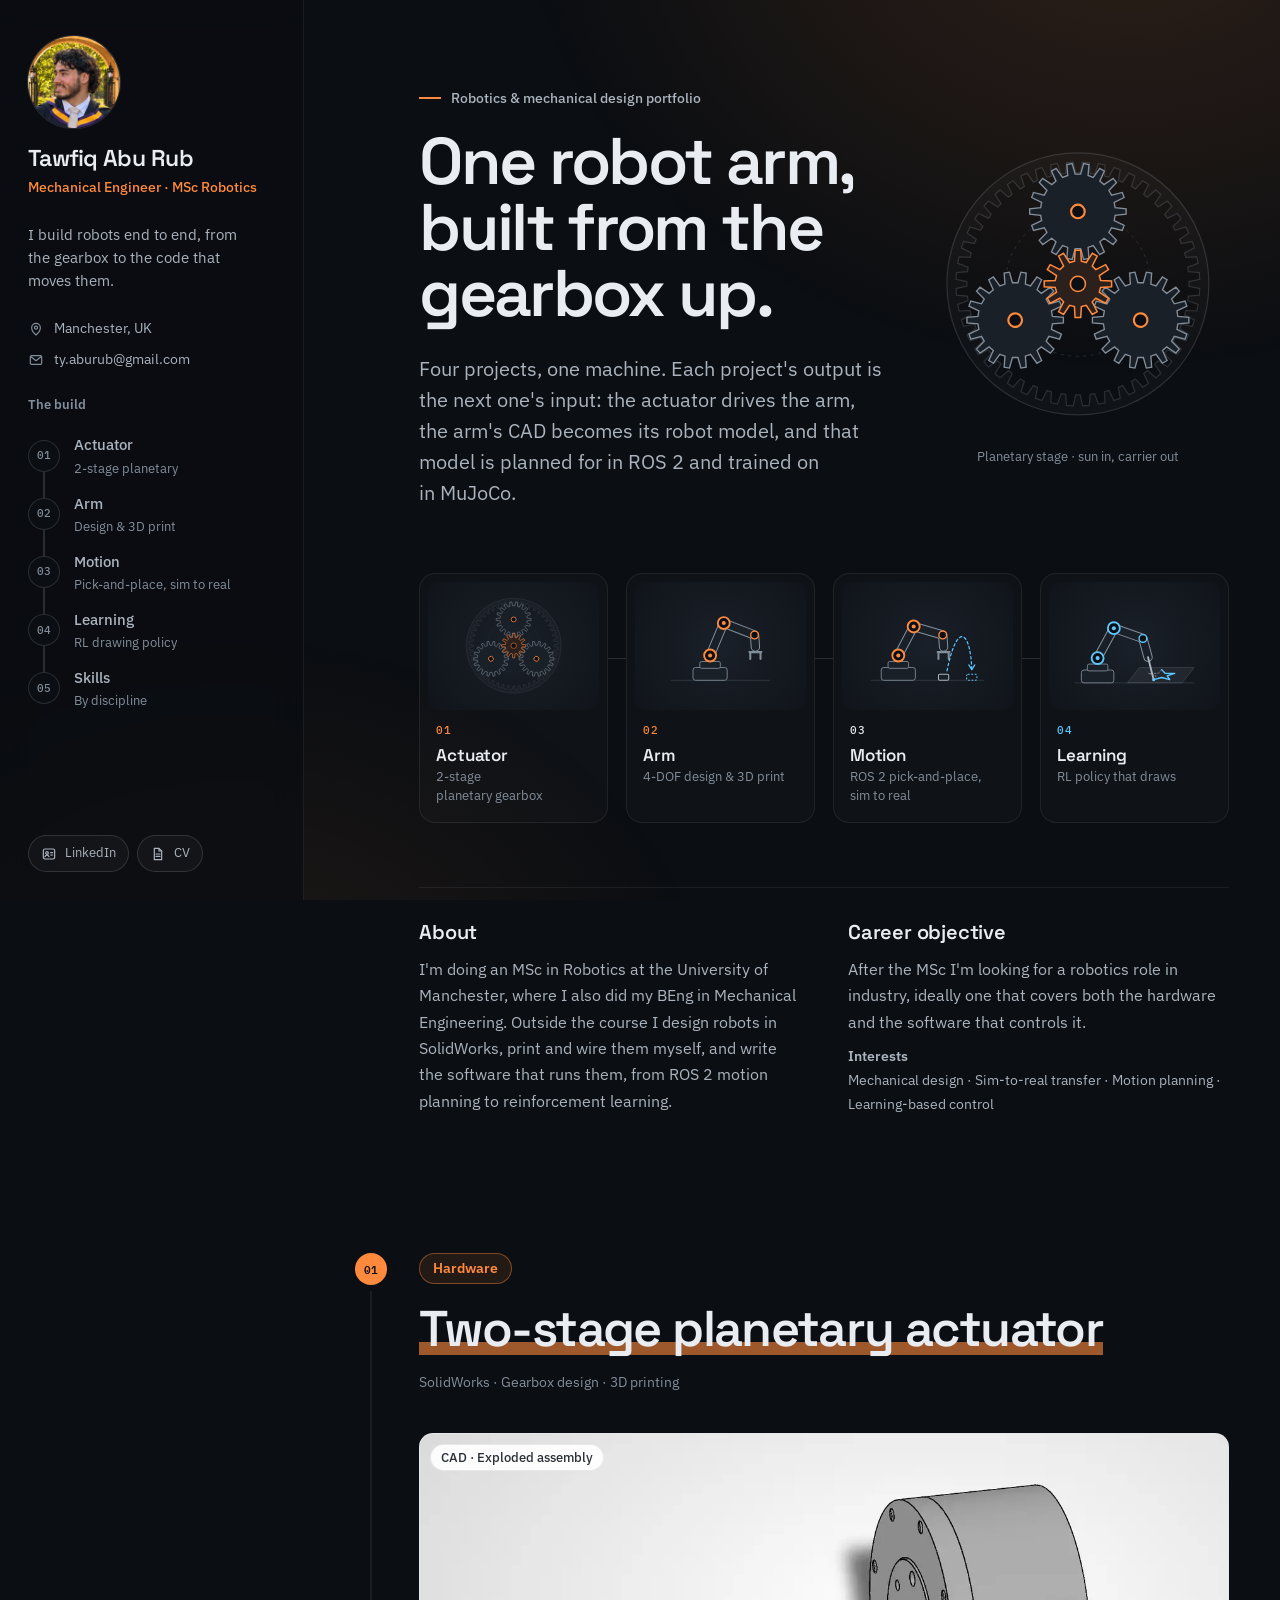
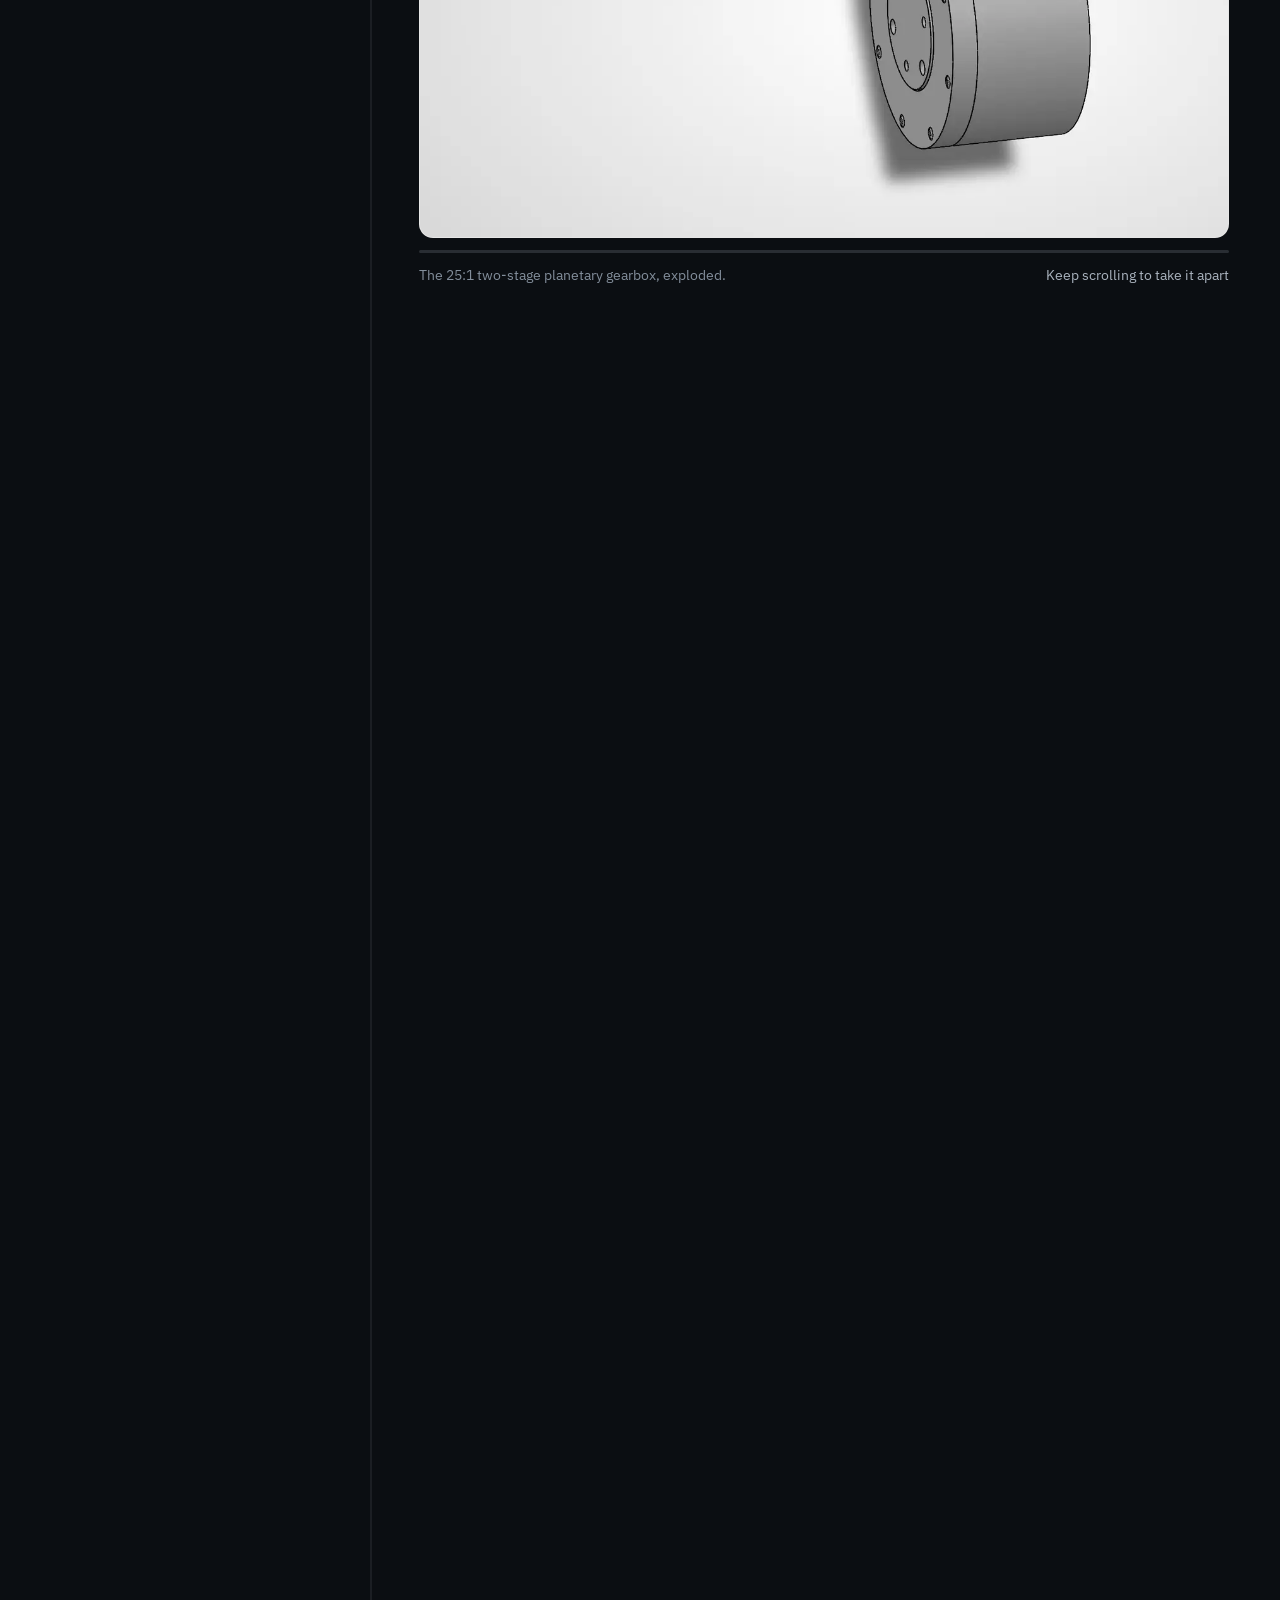
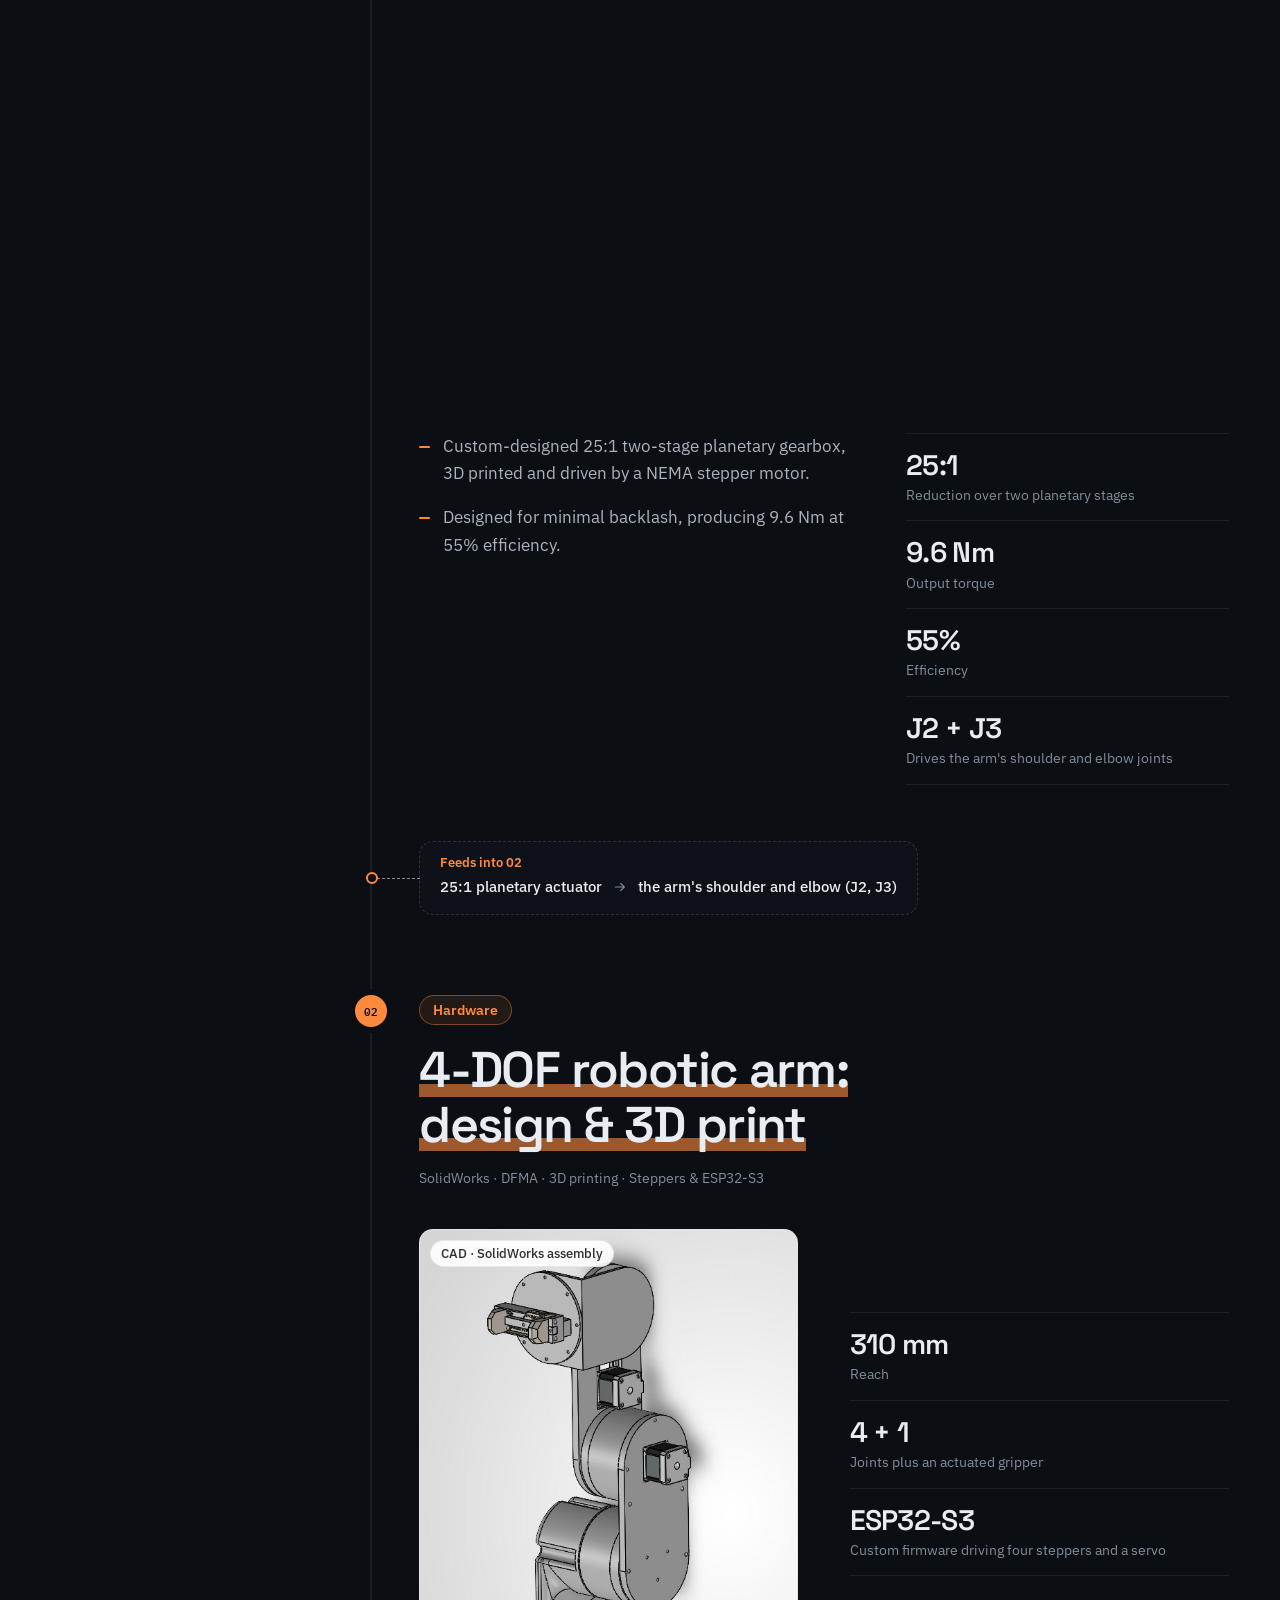
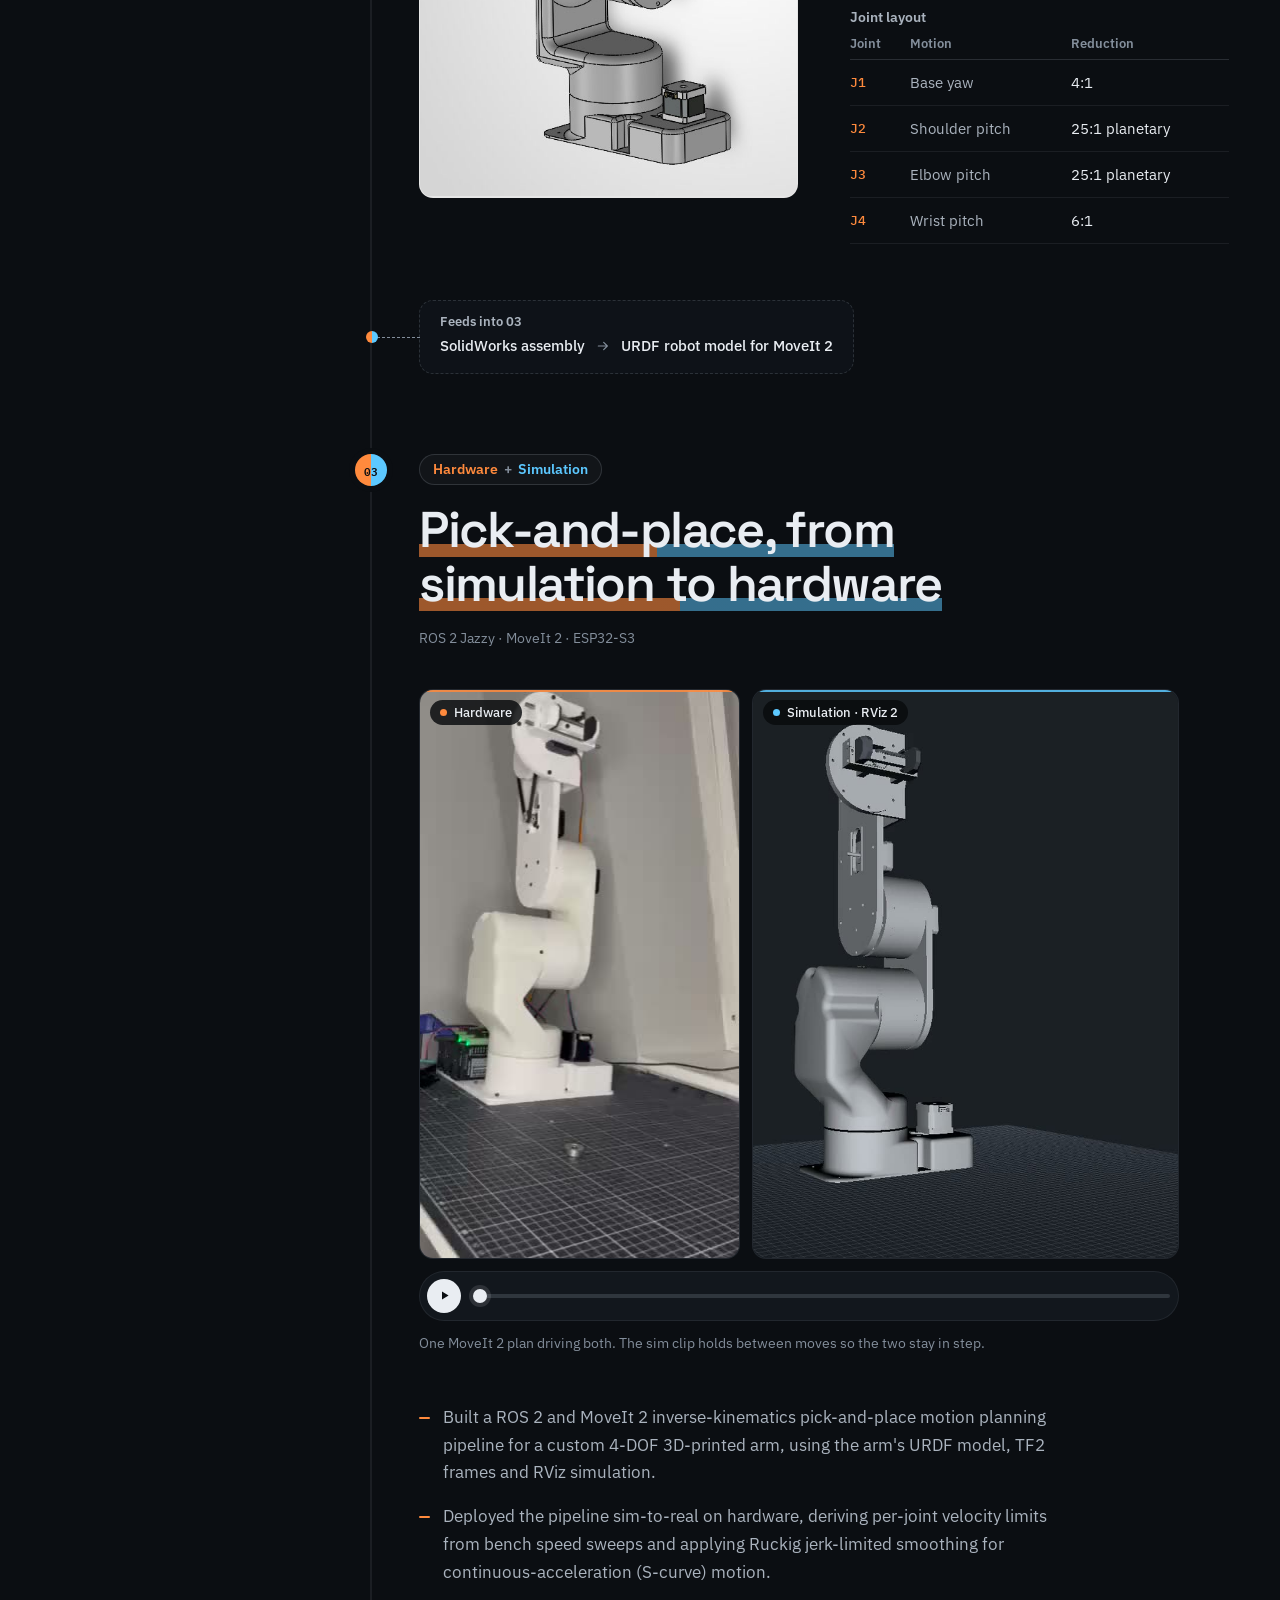
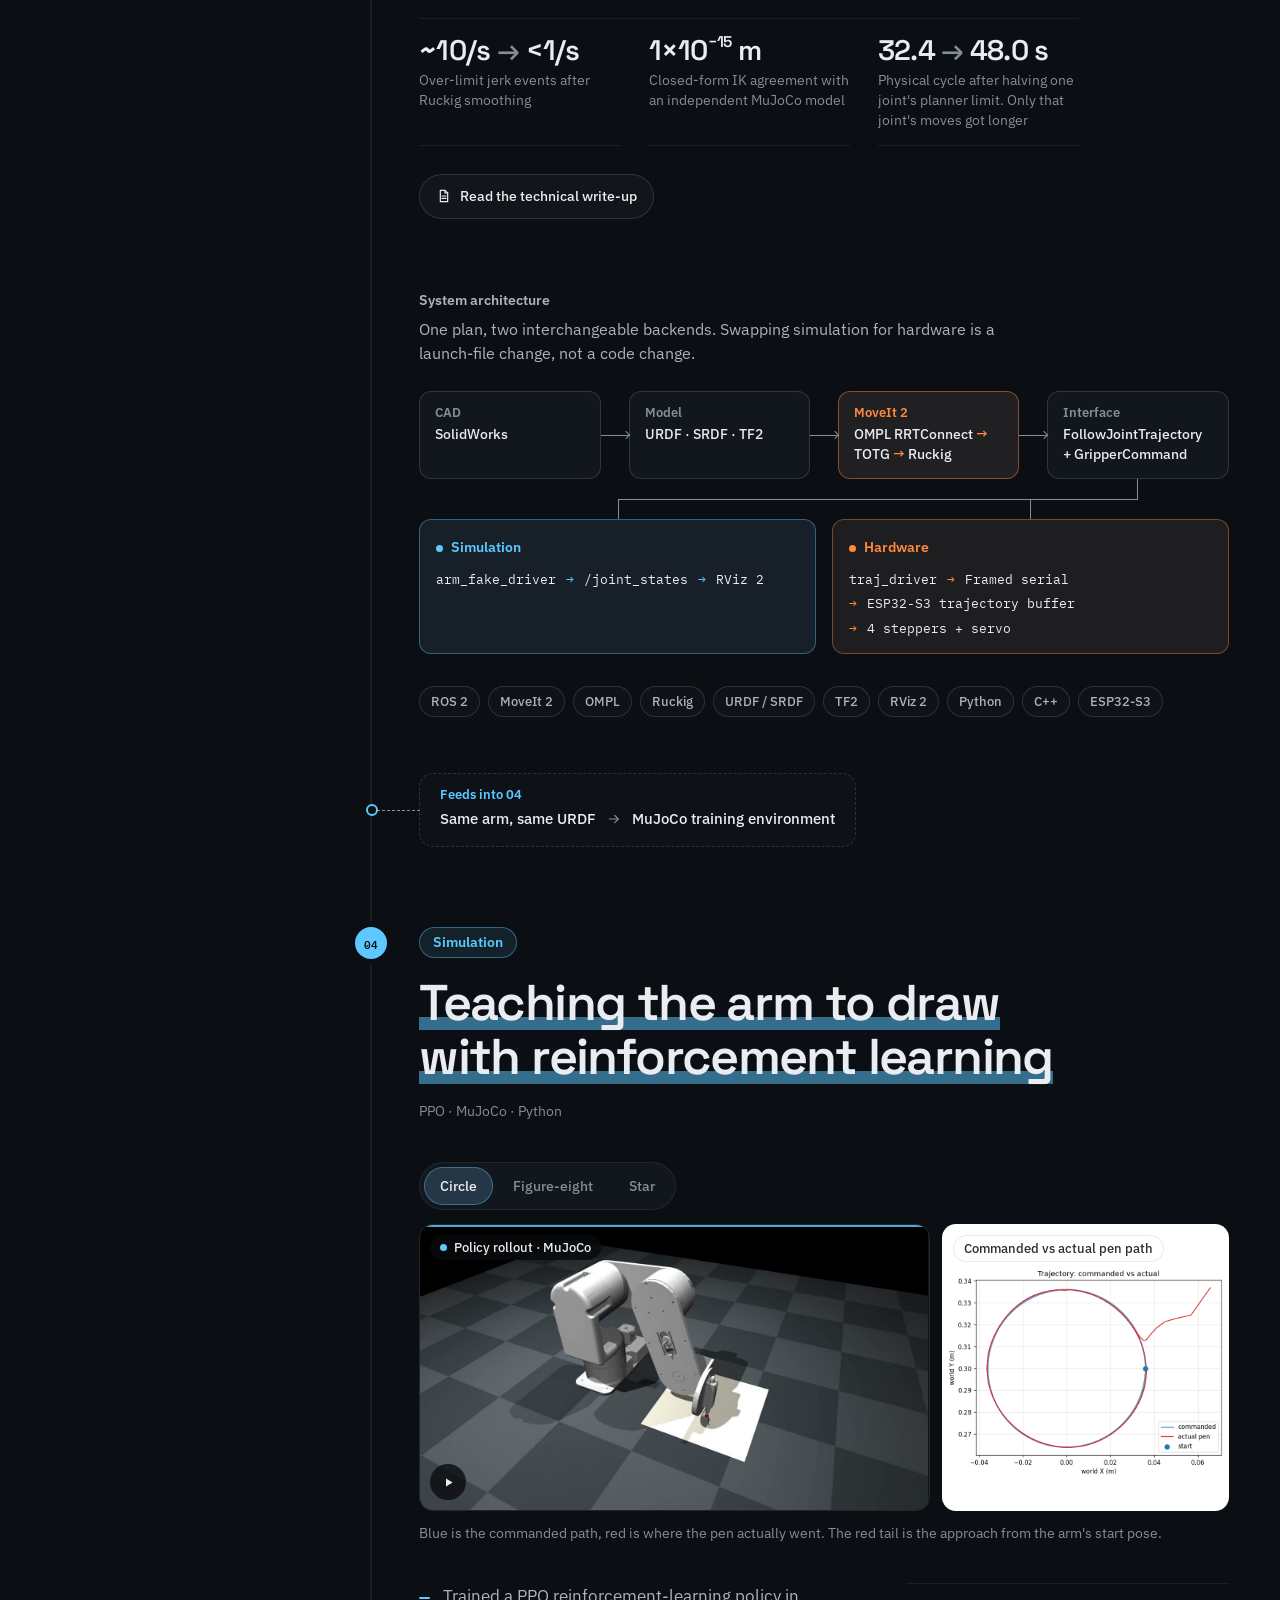
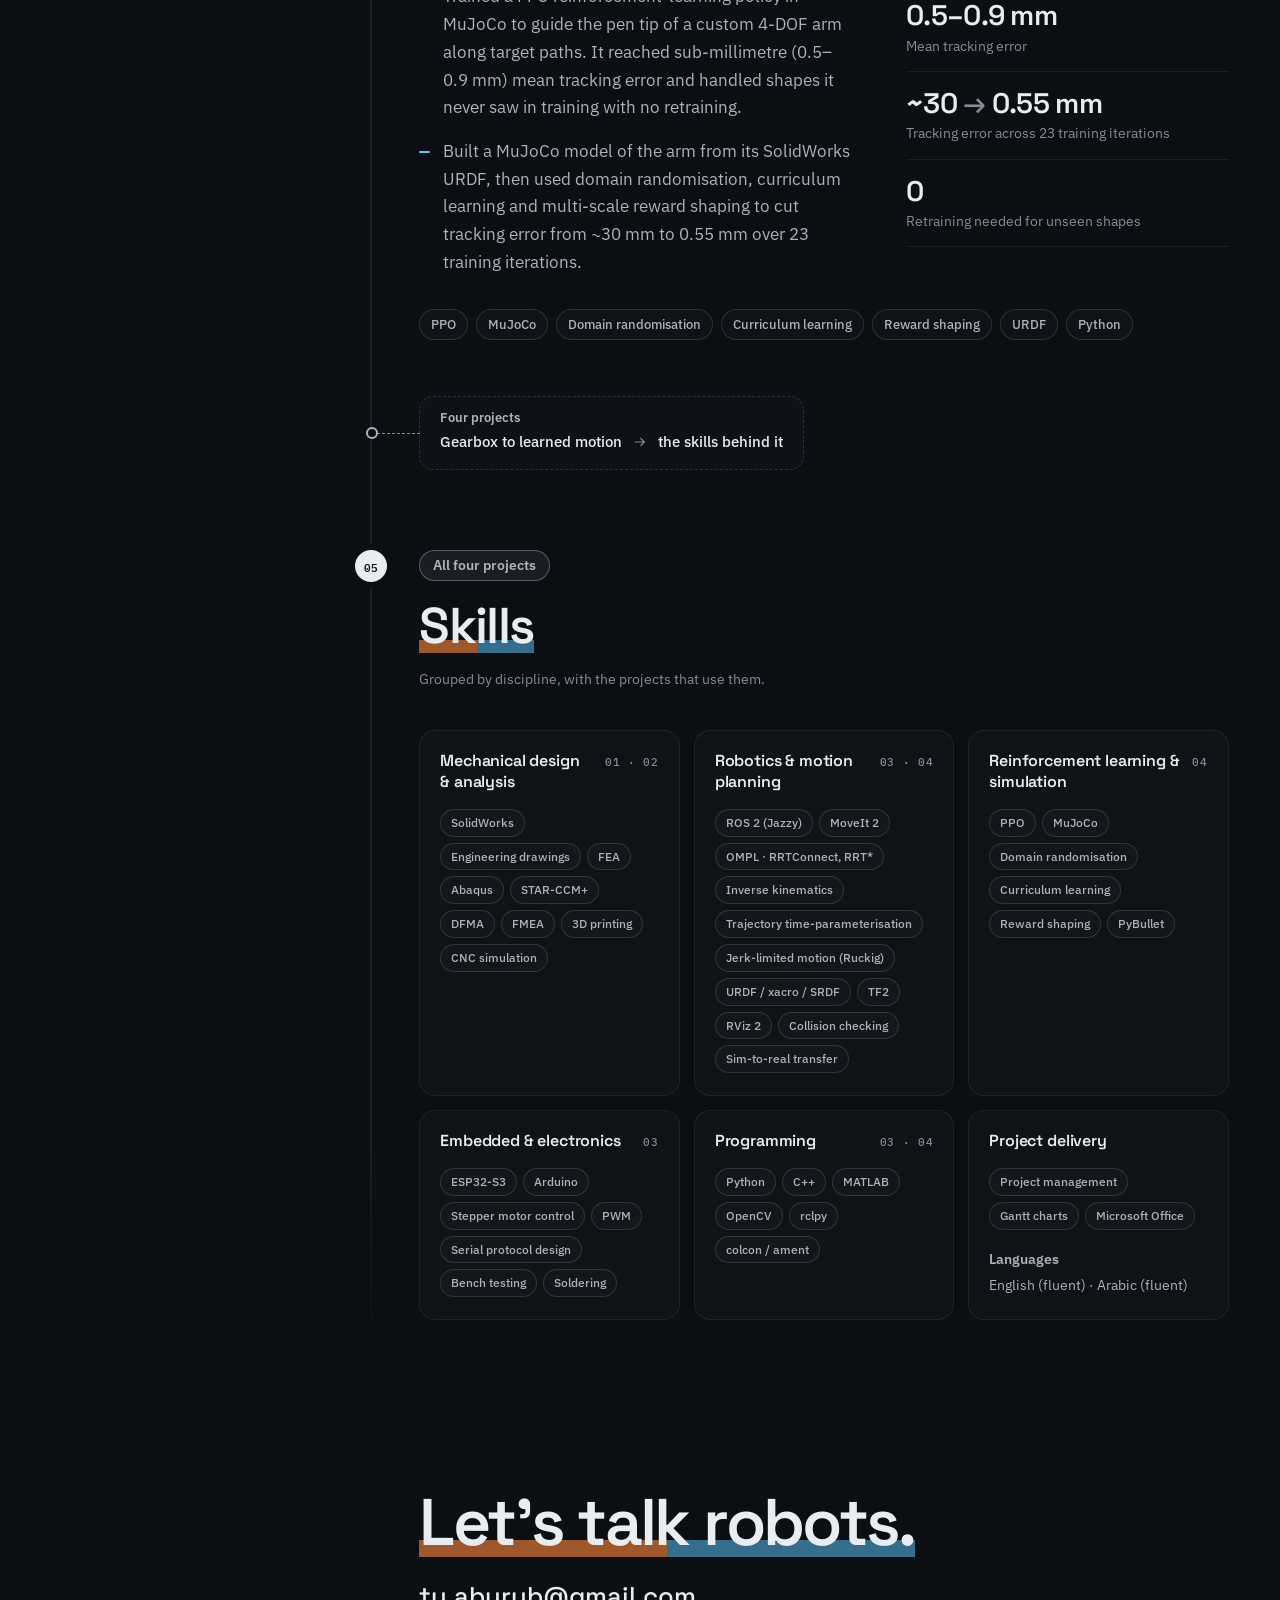
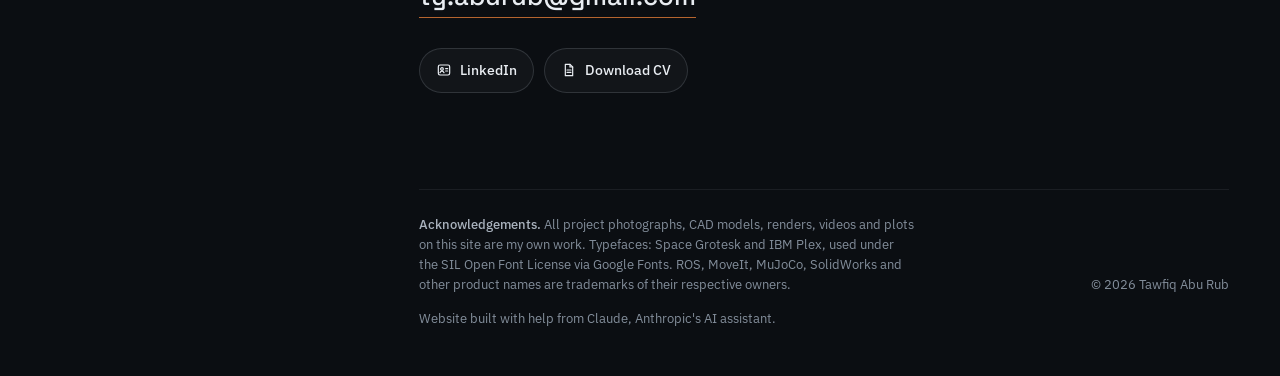
==== index.html @ 917e1f93 "Publish portfolio website Tawfiq Abu Rub's robotics portfolio: the planetary actuator, the 4-DOF arm" ====
<!doctype html>
<html lang="en">
<head>
  <meta charset="utf-8">
  <meta name="viewport" content="width=device-width, initial-scale=1">
  <title>Tawfiq Abu Rub — Robotics &amp; Mechanical Design</title>
  <meta name="description" content="Portfolio of Tawfiq Abu Rub: a custom 4-DOF robot arm built end to end, from a planetary actuator to ROS 2 motion planning and a reinforcement-learning drawing policy.">
  <meta name="theme-color" content="#0b0e12">
  <link rel="icon" href="data:image/svg+xml,%3Csvg xmlns='http://www.w3.org/2000/svg' viewBox='0 0 32 32'%3E%3Cpath d='M16 2a14 14 0 0 0 0 28z' fill='%23ff8a3d'/%3E%3Cpath d='M16 2a14 14 0 0 1 0 28z' fill='%235cc8ff'/%3E%3C/svg%3E">
  <link rel="preconnect" href="https://fonts.googleapis.com">
  <link rel="preconnect" href="https://fonts.gstatic.com" crossorigin>
  <link href="https://fonts.googleapis.com/css2?family=IBM+Plex+Mono:wght@400;500&family=IBM+Plex+Sans:wght@400;500;600&family=Space+Grotesk:wght@500;600&display=swap" rel="stylesheet">
  <link rel="stylesheet" href="css/style.css">
  <script>document.documentElement.classList.add("js");</script>
</head>
<body>

  <!-- Inline icon set (original line icons) -->
  <svg width="0" height="0" style="position:absolute" aria-hidden="true">
    <symbol id="i-profile" viewBox="0 0 24 24"><rect x="3.5" y="4.5" width="17" height="15" rx="2.5" fill="none" stroke="currentColor" stroke-width="1.8"/><circle cx="9" cy="10.5" r="2" fill="none" stroke="currentColor" stroke-width="1.8"/><path d="M6 16c.6-1.6 1.7-2.4 3-2.4s2.4.8 3 2.4M14.5 10h3M14.5 13.5h3" fill="none" stroke="currentColor" stroke-width="1.8" stroke-linecap="round"/></symbol>
    <symbol id="i-doc" viewBox="0 0 24 24"><path d="M6.5 3.5h7l4 4v13h-11z" fill="none" stroke="currentColor" stroke-width="1.8" stroke-linejoin="round"/><path d="M13.5 3.5v4h4M9 12h6M9 15.5h6" fill="none" stroke="currentColor" stroke-width="1.8" stroke-linecap="round"/></symbol>
    <symbol id="i-mail" viewBox="0 0 24 24"><rect x="3.5" y="5.5" width="17" height="13" rx="2" fill="none" stroke="currentColor" stroke-width="1.8"/><path d="m4.5 7 7.5 6 7.5-6" fill="none" stroke="currentColor" stroke-width="1.8" stroke-linecap="round" stroke-linejoin="round"/></symbol>
    <symbol id="i-pin" viewBox="0 0 24 24"><path d="M12 21s-6.5-5.6-6.5-11a6.5 6.5 0 0 1 13 0c0 5.4-6.5 11-6.5 11z" fill="none" stroke="currentColor" stroke-width="1.8" stroke-linejoin="round"/><circle cx="12" cy="10" r="2.3" fill="none" stroke="currentColor" stroke-width="1.8"/></symbol>
    <symbol id="i-arrow" viewBox="0 0 24 24"><path d="M5 12h13M13 6.5l5.5 5.5-5.5 5.5" fill="none" stroke="currentColor" stroke-width="1.8" stroke-linecap="round" stroke-linejoin="round"/></symbol>
    <symbol id="i-ext" viewBox="0 0 24 24"><path d="M14 4.5h5.5V10M19 5l-8 8M17 14v4.5a1 1 0 0 1-1 1H5.5a1 1 0 0 1-1-1V8a1 1 0 0 1 1-1H10" fill="none" stroke="currentColor" stroke-width="1.8" stroke-linecap="round" stroke-linejoin="round"/></symbol>
    <symbol id="i-play" viewBox="0 0 24 24"><path d="M8 5.5v13l10.5-6.5z" fill="currentColor"/></symbol>
    <symbol id="i-pause" viewBox="0 0 24 24"><path d="M7.5 5.5h3v13h-3zM13.5 5.5h3v13h-3z" fill="currentColor"/></symbol>
  </svg>

  <a class="skip-link" href="#main">Skip to content</a>

  <!-- ============ SIDEBAR ============ -->
  <aside class="sidebar" aria-label="Profile and navigation">
    <div class="sb-profile">
      <div class="avatar" data-avatar>
        <img src="assets/img/profile.jpg" alt="Portrait of Tawfiq Abu Rub" width="96" height="96">
        <span class="avatar-initials" aria-hidden="true">TA</span>
      </div>
      <div class="sb-id">
        <p class="sb-name">Tawfiq Abu Rub</p>
        <p class="sb-role">Mechanical Engineer · MSc Robotics</p>
      </div>
    </div>

    <p class="sb-tagline">I build robots end to end, from the gearbox to the code that moves them.</p>

    <ul class="sb-meta">
      <li><svg class="ic"><use href="#i-pin"/></svg>Manchester, UK</li>
      <li><svg class="ic"><use href="#i-mail"/></svg><a href="mailto:ty.aburub@gmail.com">ty.aburub@gmail.com</a></li>
    </ul>

    <nav class="sb-nav" aria-label="Sections">
      <p class="sb-label">The build</p>
      <div class="chain-wrap">
      <span class="chain-track" aria-hidden="true"><span class="chain-fill" data-chain-fill></span></span>
      <ol class="chain" data-chain>
        <li data-nav="actuator" style="--stage: var(--hw)">
          <a href="#actuator"><span class="node">01</span><span class="chain-text"><span class="chain-title">Actuator</span><span class="chain-sub">2-stage planetary</span></span></a>
        </li>
        <li data-nav="arm" style="--stage: var(--hw)">
          <a href="#arm"><span class="node">02</span><span class="chain-text"><span class="chain-title">Arm</span><span class="chain-sub">Design &amp; 3D print</span></span></a>
        </li>
        <li data-nav="motion" class="is-split">
          <a href="#motion"><span class="node">03</span><span class="chain-text"><span class="chain-title">Motion</span><span class="chain-sub">Pick-and-place, sim to real</span></span></a>
        </li>
        <li data-nav="learning" style="--stage: var(--sim)">
          <a href="#learning"><span class="node">04</span><span class="chain-text"><span class="chain-title">Learning</span><span class="chain-sub">RL drawing policy</span></span></a>
        </li>
        <li data-nav="skills" style="--stage: var(--text)">
          <a href="#skills"><span class="node">05</span><span class="chain-text"><span class="chain-title">Skills</span><span class="chain-sub">By discipline</span></span></a>
        </li>
      </ol>
      </div>
    </nav>

    <div class="sb-links">
      <a class="btn-icon" href="https://www.linkedin.com/in/tawfiq-abu-rub-8116b5342/" target="_blank" rel="noopener"><svg class="ic"><use href="#i-profile"/></svg>LinkedIn</a>
      <a class="btn-icon" href="assets/docs/Tawfiq-Abu-Rub-CV.pdf" target="_blank" rel="noopener"><svg class="ic"><use href="#i-doc"/></svg>CV</a>
    </div>
  </aside>

  <!-- ============ MAIN ============ -->
  <main id="main" class="main">

    <!-- ---------- INTRO ---------- -->
    <section id="intro" class="intro" data-tint="hw">
      <div class="intro-grid">
        <div class="intro-copy">
          <p class="eyebrow reveal">Robotics &amp; mechanical design portfolio</p>
          <h1 class="reveal">One robot arm, built from the gearbox&nbsp;up.</h1>
          <p class="lede reveal">Four projects, one machine. Each project's output is the next one's input: the actuator drives the arm, the arm's CAD becomes its robot model, and that model is planned for in ROS&nbsp;2 and trained on in MuJoCo.</p>
        </div>
        <div class="intro-visual reveal" aria-hidden="true">
          <div class="gearset" data-gearset></div>
          <p class="gear-caption">Planetary stage · sun in, carrier out</p>
        </div>
      </div>

      <ol class="pipeline">
        <li class="reveal">
          <a href="#actuator" class="pipe-card">
            <span class="pipe-thumb pipe-thumb--gear"><span class="gearset gearset--static" data-gearset="static"></span></span>
            <span class="pipe-num">01</span>
            <span class="pipe-title">Actuator</span>
            <span class="pipe-sub">2-stage planetary gearbox</span>
          </a>
        </li>
        <li class="reveal">
          <a href="#arm" class="pipe-card">
            <span class="pipe-thumb pipe-thumb--art">
              <svg class="arm-art" viewBox="0 0 160 120" aria-hidden="true" focusable="false">
                <path class="aa-ground" d="M22 101h116"/>
                <rect class="aa-base" x="48" y="86" width="40" height="15" rx="3"/>
                <rect class="aa-base" x="56" y="79" width="24" height="8" rx="2"/>
                <path class="aa-link" d="M68 72 84 34 120 48 121 62"/>
                <path class="aa-link aa-link--in" d="M68 72 84 34 120 48 121 62"/>
                <path class="aa-grip" d="M114 68h14M115 68v8M127 68v8"/>
                <circle class="aa-joint aa-joint--key" cx="68" cy="72" r="7"/>
                <circle class="aa-hub" cx="68" cy="72" r="2.4"/>
                <circle class="aa-joint aa-joint--key" cx="84" cy="34" r="7"/>
                <circle class="aa-hub" cx="84" cy="34" r="2.4"/>
                <circle class="aa-joint" cx="120" cy="48" r="4.5"/>
              </svg>
            </span>
            <span class="pipe-num">02</span>
            <span class="pipe-title">Arm</span>
            <span class="pipe-sub">4-DOF design &amp; 3D print</span>
          </a>
        </li>
        <li class="reveal">
          <a href="#motion" class="pipe-card">
            <span class="pipe-thumb pipe-thumb--art">
              <!-- Arm over the bearing; the dashed cyan line is the planned path to the place spot -->
              <svg class="arm-art" viewBox="0 0 160 120" aria-hidden="true" focusable="false">
                <path class="aa-ground" d="M14 101h132"/>
                <rect class="aa-base" x="26" y="86" width="40" height="15" rx="3"/>
                <rect class="aa-base" x="34" y="79" width="24" height="8" rx="2"/>
                <path class="aa-link" d="M46 72 64 38 98 48 99 62"/>
                <path class="aa-link aa-link--in" d="M46 72 64 38 98 48 99 62"/>
                <path class="aa-grip" d="M92 68h14M93 68v8M105 68v8"/>
                <rect class="aa-obj" x="93" y="94" width="12" height="7" rx="1.5"/>
                <rect class="aa-obj aa-obj--ghost" x="126" y="94" width="12" height="7" rx="1.5"/>
                <path class="aa-path" d="M103 90C114 34 130 40 132 88"/>
                <path class="aa-path-head" d="M128.5 83 132 88.5 135.5 83"/>
                <circle class="aa-joint aa-joint--key" cx="46" cy="72" r="7"/>
                <circle class="aa-hub" cx="46" cy="72" r="2.4"/>
                <circle class="aa-joint aa-joint--key" cx="64" cy="38" r="7"/>
                <circle class="aa-hub" cx="64" cy="38" r="2.4"/>
                <circle class="aa-joint" cx="98" cy="48" r="4.5"/>
              </svg>
            </span>
            <span class="pipe-num">03</span>
            <span class="pipe-title">Motion</span>
            <span class="pipe-sub">ROS 2 pick-and-place, sim to real</span>
          </a>
        </li>
        <li class="reveal">
          <a href="#learning" class="pipe-card">
            <span class="pipe-thumb pipe-thumb--art">
              <!-- Arm with a pen, part-way through drawing a star (solid = drawn, dashed = still to draw) -->
              <svg class="arm-art arm-art--sim" viewBox="0 0 160 120" aria-hidden="true" focusable="false">
                <path class="aa-ground" d="M10 104h140"/>
                <path class="aa-paper" d="M72 104 136 104 150 86 86 86Z"/>
                <path class="aa-star aa-star--todo" d="M102.6 100.3 105.6 95.8 96.8 93 108.1 92.8 112 88.5"/>
                <path class="aa-star" d="M112 88.5 115.9 92.8 127.2 93 118.4 95.8 121.4 100.3 112 97.7 102.6 100.3"/>
                <rect class="aa-base" x="18" y="89" width="38" height="15" rx="3"/>
                <rect class="aa-base" x="25" y="82" width="24" height="8" rx="2"/>
                <path class="aa-link" d="M37 75 56 40 90 52 96 74"/>
                <path class="aa-link aa-link--in" d="M37 75 56 40 90 52 96 74"/>
                <path class="aa-pen" d="M96 74 102.6 100.3"/>
                <circle class="aa-pen-tip" cx="102.6" cy="100.3" r="1.8"/>
                <circle class="aa-joint aa-joint--key" cx="37" cy="75" r="7"/>
                <circle class="aa-hub" cx="37" cy="75" r="2.4"/>
                <circle class="aa-joint aa-joint--key" cx="56" cy="40" r="7"/>
                <circle class="aa-hub" cx="56" cy="40" r="2.4"/>
                <circle class="aa-joint" cx="90" cy="52" r="4.5"/>
              </svg>
            </span>
            <span class="pipe-num">04</span>
            <span class="pipe-title">Learning</span>
            <span class="pipe-sub">RL policy that draws</span>
          </a>
        </li>
      </ol>

      <div class="about">
        <div class="about-block reveal">
          <h2 class="label">About</h2>
          <p>I'm doing an MSc in Robotics at the University of Manchester, where I also did my BEng in Mechanical Engineering. Outside the course I design robots in SolidWorks, print and wire them myself, and write the software that runs them, from ROS&nbsp;2 motion planning to reinforcement learning.</p>
        </div>
        <div class="about-block reveal">
          <h2 class="label">Career objective</h2>
          <p>After the MSc I'm looking for a robotics role in industry, ideally one that covers both the hardware and the software that controls it.</p>
          <p class="interests"><span>Interests</span> Mechanical design · Sim-to-real transfer · Motion planning · Learning-based control</p>
        </div>
      </div>

      <div class="intro-links">
        <a class="btn-icon" href="https://www.linkedin.com/in/tawfiq-abu-rub-8116b5342/" target="_blank" rel="noopener"><svg class="ic"><use href="#i-profile"/></svg>LinkedIn</a>
        <a class="btn-icon" href="assets/docs/Tawfiq-Abu-Rub-CV.pdf" target="_blank" rel="noopener"><svg class="ic"><use href="#i-doc"/></svg>CV</a>
        <a class="btn-icon" href="mailto:ty.aburub@gmail.com"><svg class="ic"><use href="#i-mail"/></svg>Email</a>
      </div>
    </section>

    <!-- ---------- THE JOURNEY (projects joined by a single spine) ---------- -->
    <div class="journey" data-journey>
      <div class="spine" aria-hidden="true"><span class="spine-fill" data-spine-fill></span><span class="spine-head" data-spine-head></span></div>

      <!-- ===== 01 · ACTUATOR ===== -->
      <section id="actuator" class="project" data-tint="hw" aria-labelledby="actuator-title">
        <header class="project-head">
          <span class="stage-node" style="--stage: var(--hw)" aria-hidden="true">01</span>
          <p class="eyebrow badge reveal">Hardware</p>
          <h2 id="actuator-title" class="reveal"><span class="hl">Two-stage planetary actuator</span></h2>
          <p class="project-sub reveal">SolidWorks · Gearbox design · 3D printing</p>
        </header>

        <!-- Scroll scrubs the exploded-view animation; without JS or with reduced motion the exploded still shows -->
        <figure class="explode" data-explode data-src="assets/img/gearbox/g{n}.webp" data-frames="181">
          <div class="explode-track">
            <div class="explode-stage">
              <div class="pane pane--cad explode-pane">
                <span class="pane-label pane-label--dark">CAD · Exploded assembly</span>
                <img class="explode-still" src="assets/img/gearbox/g180.webp" width="1280" height="640" alt="Exploded view of the two-stage planetary gearbox: bolts, output flange, planet carriers with their planet gears, the ring-gear housing and the input pinion">
                <canvas class="explode-canvas" width="1280" height="640" role="img" aria-label="The two-stage planetary gearbox, coming apart into its flange, planet carriers, ring-gear housing and input pinion as the page scrolls"></canvas>
              </div>
              <div class="explode-meter" aria-hidden="true"><span></span></div>
              <figcaption class="explode-foot">
                <span>The 25:1 two-stage planetary gearbox, exploded.</span>
                <span class="explode-hint" aria-hidden="true">Keep scrolling to take it apart</span>
              </figcaption>
            </div>
          </div>
        </figure>

        <div class="detail-grid">
          <ul class="bullets reveal">
            <li>Custom-designed 25:1 two-stage planetary gearbox, 3D printed and driven by a NEMA stepper motor.</li>
            <li>Designed for minimal backlash, producing 9.6&nbsp;Nm at 55% efficiency.</li>
          </ul>
          <div class="stats reveal">
            <div class="stat"><p class="stat-num">25:1</p><p class="stat-label">Reduction over two planetary stages</p></div>
            <div class="stat"><p class="stat-num">9.6 Nm</p><p class="stat-label">Output torque</p></div>
            <div class="stat"><p class="stat-num">55%</p><p class="stat-label">Efficiency</p></div>
            <div class="stat"><p class="stat-num">J2 + J3</p><p class="stat-label">Drives the arm's shoulder and elbow joints</p></div>
          </div>
        </div>
      </section>

      <div class="handoff reveal" aria-label="How project 01 feeds into project 02">
        <span class="handoff-dot" aria-hidden="true"></span>
        <p class="handoff-kicker">Feeds into 02</p>
        <p class="handoff-text"><span>25:1 planetary actuator</span><svg class="ic"><use href="#i-arrow"/></svg><span>the arm's shoulder and elbow (J2, J3)</span></p>
      </div>

      <!-- ===== 02 · ARM ===== -->
      <section id="arm" class="project" data-tint="hw" aria-labelledby="arm-title">
        <header class="project-head">
          <span class="stage-node" style="--stage: var(--hw)" aria-hidden="true">02</span>
          <p class="eyebrow badge reveal">Hardware</p>
          <h2 id="arm-title" class="reveal"><span class="hl">4-DOF robotic arm: design &amp; 3D&nbsp;print</span></h2>
          <p class="project-sub reveal">SolidWorks · DFMA · 3D printing · Steppers &amp; ESP32-S3</p>
        </header>

        <!-- The SolidWorks model with the arm's specs beside it -->
        <div class="split split--arm">
          <figure class="arm-figure reveal">
            <div class="pane pane--cad">
              <span class="pane-label pane-label--dark">CAD · SolidWorks assembly</span>
              <img src="assets/img/arm-cad.jpg" width="544" height="816" loading="lazy" alt="SolidWorks render of the 4-DOF arm standing upright: base stepper and turntable, the shoulder and elbow gearbox housings, the wrist stepper and the gripper at the top">
            </div>
          </figure>

          <div class="arm-text">
            <ul class="bullets reveal">
              <li>4-DOF arm driven through pulleys and 3D-printed actuators, designed in SolidWorks.</li>
            </ul>
            <div class="stats reveal">
              <div class="stat"><p class="stat-num">310 mm</p><p class="stat-label">Reach</p></div>
              <div class="stat"><p class="stat-num">4 + 1</p><p class="stat-label">Joints plus an actuated gripper</p></div>
              <div class="stat"><p class="stat-num">ESP32-S3</p><p class="stat-label">Custom firmware driving four steppers and a servo</p></div>
            </div>
            <table class="joints reveal">
              <caption class="label">Joint layout</caption>
              <thead><tr><th scope="col">Joint</th><th scope="col">Motion</th><th scope="col">Reduction</th></tr></thead>
              <tbody>
                <tr><td>J1</td><td>Base yaw</td><td>4:1</td></tr>
                <tr><td>J2</td><td>Shoulder pitch</td><td>25:1 planetary</td></tr>
                <tr><td>J3</td><td>Elbow pitch</td><td>25:1 planetary</td></tr>
                <tr><td>J4</td><td>Wrist pitch</td><td>6:1</td></tr>
              </tbody>
            </table>
          </div>
        </div>
      </section>

      <div class="handoff handoff--split reveal" aria-label="How project 02 feeds into project 03">
        <span class="handoff-dot" aria-hidden="true"></span>
        <p class="handoff-kicker">Feeds into 03</p>
        <p class="handoff-text"><span>SolidWorks assembly</span><svg class="ic"><use href="#i-arrow"/></svg><span>URDF robot model for MoveIt&nbsp;2</span></p>
      </div>

      <!-- ===== 03 · MOTION ===== -->
      <section id="motion" class="project" data-tint="mix" aria-labelledby="motion-title">
        <header class="project-head">
          <span class="stage-node stage-node--split" aria-hidden="true">03</span>
          <p class="eyebrow badge badge--split reveal"><span class="hw">Hardware</span> + <span class="sim">Simulation</span></p>
          <h2 id="motion-title" class="reveal"><span class="hl">Pick-and-place, from simulation to hardware</span></h2>
          <p class="project-sub reveal">ROS 2 Jazzy · MoveIt 2 · ESP32-S3</p>
        </header>

        <div class="split">
          <figure class="compare compare--portrait reveal" data-sync>
            <div class="compare-panes">
              <div class="pane" data-kind="hw">
                <span class="pane-label"><i></i>Hardware</span>
                <video src="assets/video/pnp-real.mp4" poster="assets/img/pnp-real-poster.jpg" muted playsinline controls preload="metadata" aria-label="The physical arm picking up a ball bearing and placing it"></video>
              </div>
              <div class="pane pane--wide" data-kind="sim">
                <span class="pane-label"><i></i>Simulation · RViz 2</span>
                <video src="assets/video/pnp-sim.mp4" poster="assets/img/pnp-sim-poster.jpg" muted playsinline controls preload="metadata" aria-label="The same pick-and-place cycle in the RViz simulation"></video>
              </div>
            </div>
            <div class="sync-bar">
              <button class="sync-toggle" type="button" data-sync-toggle aria-label="Play both videos">
                <svg class="ic ic-play"><use href="#i-play"/></svg><svg class="ic ic-pause"><use href="#i-pause"/></svg>
              </button>
              <input class="sync-scrub" type="range" min="0" max="1000" value="0" step="1" data-sync-scrub aria-label="Seek both videos">
            </div>
            <figcaption>One MoveIt 2 plan driving both. The sim clip holds between moves so the two stay in step.</figcaption>
          </figure>

          <div class="project-text">
            <ul class="bullets reveal">
              <li>Built a ROS 2 and MoveIt 2 inverse-kinematics pick-and-place motion planning pipeline for a custom 4-DOF 3D-printed arm, using the arm's URDF model, TF2 frames and RViz simulation.</li>
              <li>Deployed the pipeline sim-to-real on hardware, deriving per-joint velocity limits from bench speed sweeps and applying Ruckig jerk-limited smoothing for continuous-acceleration (S-curve) motion.</li>
            </ul>
            <div class="stats stats--stack reveal">
              <div class="stat"><p class="stat-num">~10/s <span class="to">→</span> &lt;1/s</p><p class="stat-label">Over-limit jerk events after Ruckig smoothing</p></div>
              <div class="stat"><p class="stat-num">1×10<sup>−15</sup> m</p><p class="stat-label">Closed-form IK agreement with an independent MuJoCo model</p></div>
              <div class="stat"><p class="stat-num">32.4 <span class="to">→</span> 48.0 s</p><p class="stat-label">Physical cycle after halving one joint's planner limit. Only that joint's moves got longer</p></div>
            </div>
            <div class="project-links reveal">
              <a class="btn" href="pick-and-place.html"><svg class="ic"><use href="#i-doc"/></svg>Read the technical write-up</a>
            </div>
          </div>
        </div>

        <!-- Architecture: one plan, two backends -->
        <figure class="arch reveal" aria-labelledby="arch-title">
          <figcaption class="arch-head">
            <p class="label" id="arch-title">System architecture</p>
            <p class="arch-claim">One plan, two interchangeable backends. Swapping simulation for hardware is a launch-file change, not a code change.</p>
          </figcaption>
          <ol class="arch-flow">
            <li><span class="arch-k">CAD</span><span class="arch-v">SolidWorks</span></li>
            <li><span class="arch-k">Model</span><span class="arch-v">URDF · SRDF · TF2</span></li>
            <li class="arch-core">
              <span class="arch-k">MoveIt 2</span>
              <span class="arch-v">OMPL RRTConnect <em>→</em> TOTG <em>→</em> Ruckig</span>
            </li>
            <li><span class="arch-k">Interface</span><span class="arch-v">FollowJointTrajectory + GripperCommand</span></li>
          </ol>
          <div class="arch-fork">
            <div class="lane" data-kind="sim">
              <span class="lane-name"><i></i>Simulation</span>
              <ol><li>arm_fake_driver</li><li>/joint_states</li><li>RViz 2</li></ol>
            </div>
            <div class="lane" data-kind="hw">
              <span class="lane-name"><i></i>Hardware</span>
              <ol><li>traj_driver</li><li>Framed serial</li><li>ESP32-S3 trajectory buffer</li><li>4 steppers + servo</li></ol>
            </div>
          </div>
        </figure>

        <ul class="tags reveal" aria-label="Tools used">
          <li>ROS 2</li><li>MoveIt 2</li><li>OMPL</li><li>Ruckig</li><li>URDF / SRDF</li><li>TF2</li><li>RViz 2</li><li>Python</li><li>C++</li><li>ESP32-S3</li>
        </ul>
      </section>

      <div class="handoff reveal" style="--to: var(--sim)" aria-label="How project 03 feeds into project 04">
        <span class="handoff-dot" aria-hidden="true"></span>
        <p class="handoff-kicker">Feeds into 04</p>
        <p class="handoff-text"><span>Same arm, same URDF</span><svg class="ic"><use href="#i-arrow"/></svg><span>MuJoCo training environment</span></p>
      </div>

      <!-- ===== 04 · LEARNING ===== -->
      <section id="learning" class="project" data-tint="sim" aria-labelledby="learning-title">
        <header class="project-head">
          <span class="stage-node" style="--stage: var(--sim)" aria-hidden="true">04</span>
          <p class="eyebrow badge reveal">Simulation</p>
          <h2 id="learning-title" class="reveal"><span class="hl">Teaching the arm to draw with reinforcement learning</span></h2>
          <p class="project-sub reveal">PPO · MuJoCo · Python</p>
        </header>

        <div class="shape-tabs reveal" role="tablist" aria-label="Target shape" data-tabs>
          <button role="tab" id="tab-circle" aria-controls="rl-panel" aria-selected="true" tabindex="0"
            data-video="assets/video/rl-circle.mp4" data-poster="assets/img/rl-circle-poster.jpg" data-plot="assets/img/rl-circle-plot.png" data-name="circle">Circle</button>
          <button role="tab" id="tab-figure8" aria-controls="rl-panel" aria-selected="false" tabindex="-1"
            data-video="assets/video/rl-figure8.mp4" data-poster="assets/img/rl-figure8-poster.jpg" data-plot="assets/img/rl-figure8-plot.png" data-name="figure-eight">Figure-eight</button>
          <button role="tab" id="tab-star" aria-controls="rl-panel" aria-selected="false" tabindex="-1"
            data-video="assets/video/rl-star.mp4" data-poster="assets/img/rl-star-poster.jpg" data-plot="assets/img/rl-star-plot.png" data-name="star">Star</button>
        </div>

        <figure id="rl-panel" class="compare compare--rl reveal" role="tabpanel" aria-labelledby="tab-circle">
          <div class="compare-panes">
            <div class="pane" data-kind="sim">
              <span class="pane-label"><i></i>Policy rollout · MuJoCo</span>
              <video data-autoplay data-rl-video src="assets/video/rl-circle.mp4" poster="assets/img/rl-circle-poster.jpg" muted loop playsinline controls preload="metadata" aria-label="The simulated arm drawing the target shape with a pen"></video>
              <button class="pane-toggle" type="button" data-video-toggle aria-label="Play video">
                <svg class="ic ic-play"><use href="#i-play"/></svg><svg class="ic ic-pause"><use href="#i-pause"/></svg>
              </button>
            </div>
            <div class="pane pane--paper">
              <span class="pane-label pane-label--dark">Commanded vs actual pen path</span>
              <img data-rl-plot src="assets/img/rl-circle-plot.png" alt="Plot of commanded and actual pen path for the circle: the two lines overlap almost exactly after the pen reaches the start point" loading="lazy">
            </div>
          </div>
          <figcaption>Blue is the commanded path, red is where the pen actually went. The red tail is the approach from the arm's start pose.</figcaption>
        </figure>

        <div class="detail-grid">
          <ul class="bullets reveal">
            <li>Trained a PPO reinforcement-learning policy in MuJoCo to guide the pen tip of a custom 4-DOF arm along target paths. It reached sub-millimetre (0.5–0.9 mm) mean tracking error and handled shapes it never saw in training with no retraining.</li>
            <li>Built a MuJoCo model of the arm from its SolidWorks URDF, then used domain randomisation, curriculum learning and multi-scale reward shaping to cut tracking error from ~30 mm to 0.55 mm over 23 training iterations.</li>
          </ul>
          <div class="stats reveal">
            <div class="stat"><p class="stat-num">0.5–0.9 mm</p><p class="stat-label">Mean tracking error</p></div>
            <div class="stat"><p class="stat-num">~30 <span class="to">→</span> 0.55 mm</p><p class="stat-label">Tracking error across 23 training iterations</p></div>
            <div class="stat"><p class="stat-num">0</p><p class="stat-label">Retraining needed for unseen shapes</p></div>
          </div>
        </div>

        <ul class="tags reveal" aria-label="Tools used">
          <li>PPO</li><li>MuJoCo</li><li>Domain randomisation</li><li>Curriculum learning</li><li>Reward shaping</li><li>URDF</li><li>Python</li>
        </ul>
      </section>

      <div class="handoff reveal" style="--to: var(--text-2)" aria-label="Summary of the four projects">
        <span class="handoff-dot" aria-hidden="true"></span>
        <p class="handoff-kicker">Four projects</p>
        <p class="handoff-text"><span>Gearbox to learned motion</span><svg class="ic"><use href="#i-arrow"/></svg><span>the skills behind it</span></p>
      </div>

      <!-- ===== 05 · SKILLS ===== -->
      <section id="skills" class="skills" data-tint="neutral" aria-labelledby="skills-title">
        <header class="project-head">
          <span class="stage-node" style="--stage: var(--text)" aria-hidden="true">05</span>
          <p class="eyebrow badge reveal">All four projects</p>
          <h2 id="skills-title" class="reveal"><span class="hl">Skills</span></h2>
          <p class="project-sub reveal">Grouped by discipline, with the projects that use them.</p>
        </header>

        <div class="skill-grid">
          <article class="skill-card reveal">
            <header><h3>Mechanical design &amp; analysis</h3><span class="used">01 · 02</span></header>
            <ul class="tags">
              <li>SolidWorks</li><li>Engineering drawings</li><li>FEA</li><li>Abaqus</li><li>STAR-CCM+</li><li>DFMA</li><li>FMEA</li><li>3D printing</li><li>CNC simulation</li>
            </ul>
          </article>
          <article class="skill-card reveal">
            <header><h3>Robotics &amp; motion planning</h3><span class="used">03 · 04</span></header>
            <ul class="tags">
              <li>ROS 2 (Jazzy)</li><li>MoveIt 2</li><li>OMPL · RRTConnect, RRT*</li><li>Inverse kinematics</li><li>Trajectory time-parameterisation</li><li>Jerk-limited motion (Ruckig)</li><li>URDF / xacro / SRDF</li><li>TF2</li><li>RViz 2</li><li>Collision checking</li><li>Sim-to-real transfer</li>
            </ul>
          </article>
          <article class="skill-card reveal">
            <header><h3>Reinforcement learning &amp; simulation</h3><span class="used">04</span></header>
            <ul class="tags">
              <li>PPO</li><li>MuJoCo</li><li>Domain randomisation</li><li>Curriculum learning</li><li>Reward shaping</li><li>PyBullet</li>
            </ul>
          </article>
          <article class="skill-card reveal">
            <header><h3>Embedded &amp; electronics</h3><span class="used">03</span></header>
            <ul class="tags">
              <li>ESP32-S3</li><li>Arduino</li><li>Stepper motor control</li><li>PWM</li><li>Serial protocol design</li><li>Bench testing</li><li>Soldering</li>
            </ul>
          </article>
          <article class="skill-card reveal">
            <header><h3>Programming</h3><span class="used">03 · 04</span></header>
            <ul class="tags">
              <li>Python</li><li>C++</li><li>MATLAB</li><li>OpenCV</li><li>rclpy</li><li>colcon / ament</li>
            </ul>
          </article>
          <article class="skill-card reveal">
            <header><h3>Project delivery</h3></header>
            <ul class="tags">
              <li>Project management</li><li>Gantt charts</li><li>Microsoft Office</li>
            </ul>
            <p class="langs"><span class="label">Languages</span> English (fluent) · Arabic (fluent)</p>
          </article>
        </div>
      </section>
    </div>

    <!-- ---------- CONTACT / FOOTER ---------- -->
    <footer class="contact" id="contact">
      <div class="contact-main reveal">
        <h2><span class="hl">Let's talk robots.</span></h2>
        <a class="contact-mail" href="mailto:ty.aburub@gmail.com">ty.aburub@gmail.com</a>
        <div class="contact-links">
          <a class="btn" href="https://www.linkedin.com/in/tawfiq-abu-rub-8116b5342/" target="_blank" rel="noopener"><svg class="ic"><use href="#i-profile"/></svg>LinkedIn</a>
          <a class="btn" href="assets/docs/Tawfiq-Abu-Rub-CV.pdf" download="Tawfiq-Abu-Rub-CV.pdf"><svg class="ic"><use href="#i-doc"/></svg>Download CV</a>
        </div>
      </div>
      <div class="credits">
        <p><strong>Acknowledgements.</strong> All project photographs, CAD models, renders, videos and plots on this site are my own work. Typefaces: Space Grotesk and IBM Plex, used under the SIL Open Font License via Google Fonts. ROS, MoveIt, MuJoCo, SolidWorks and other product names are trademarks of their respective owners.</p>
        <p>© <span data-year>2026</span> Tawfiq Abu Rub</p>
      </div>
      <p class="credits-note">Website built with help from Claude, Anthropic's AI assistant.</p>
    </footer>
  </main>

  <script src="js/main.js"></script>
</body>
</html>
---- css/style.css ----
/* =========================================================
   Tawfiq Abu Rub — portfolio
   Orange = hardware, cyan = simulation. The chain of projects
   moves from one to the other, and the colour follows it.
   ========================================================= */

@property --tint {
  syntax: "<color>";
  inherits: true;
  initial-value: #ff8a3d;
}
@property --tint-2 {
  syntax: "<color>";
  inherits: true;
  initial-value: #ff8a3d;
}

:root {
  --bg: #0b0e12;
  --surface: #12171d;
  --surface-2: #1a2028;
  --line: rgba(214, 226, 240, 0.08);
  --line-2: rgba(214, 226, 240, 0.15);
  --text: #e9edf2;
  --text-2: #aab3be;
  --text-3: #838e9b; /* ≥4.9:1 on every surface, incl. --surface-2 */

  --hw: #ff8a3d;
  --sim: #5cc8ff;
  --split: linear-gradient(90deg, var(--hw) 50%, var(--sim) 50%);

  --tint: var(--hw);
  --tint-2: var(--hw);

  --sidebar-w: 304px;
  --rail: 64px;
  --radius: 14px;
  --ease: cubic-bezier(0.2, 0.7, 0.2, 1);

  --font-display: "Space Grotesk", "Segoe UI", system-ui, sans-serif;
  --font-body: "IBM Plex Sans", "Segoe UI", system-ui, sans-serif;
  --font-mono: "IBM Plex Mono", ui-monospace, "Cascadia Mono", Consolas, monospace;

  color-scheme: dark;
  transition: --tint 1.2s ease, --tint-2 1.2s ease;
}

/* ---------- Base ---------- */
*, *::before, *::after { box-sizing: border-box; }
html {
  background: var(--bg);
  scroll-behavior: smooth;
  scrollbar-color: var(--surface-2) var(--bg);
  -webkit-text-size-adjust: 100%;
}
::selection { background: color-mix(in oklab, var(--hw) 38%, transparent); color: var(--text); }
body {
  margin: 0;
  font-family: var(--font-body);
  font-size: 16px;
  line-height: 1.6;
  color: var(--text);
  background: transparent;
  -webkit-font-smoothing: antialiased;
  text-rendering: optimizeLegibility;
}
/* Ambient light that shifts colour with the active project */
body::before {
  content: "";
  position: fixed;
  inset: 0;
  z-index: -2;
  pointer-events: none;
  background:
    radial-gradient(70vmax 55vmax at 88% -12%, color-mix(in oklab, var(--tint) 15%, transparent), transparent 68%),
    radial-gradient(55vmax 45vmax at 18% 115%, color-mix(in oklab, var(--tint-2) 9%, transparent), transparent 70%);
}

h1, h2, h3, p, figure { margin: 0; }
p, li, figcaption { text-wrap: pretty; }
img, video, svg { display: block; max-width: 100%; }
a { color: inherit; text-decoration: none; }
button { font: inherit; color: inherit; background: none; border: 0; cursor: pointer; padding: 0; }
sup { font-size: 0.55em; vertical-align: 0.85em; line-height: 0; }

:focus-visible {
  outline: 2px solid var(--hw);
  outline-offset: 3px;
  border-radius: 6px;
}

.skip-link {
  position: fixed;
  top: 12px;
  left: 12px;
  z-index: 100;
  padding: 10px 14px;
  border-radius: 8px;
  background: var(--text);
  color: var(--bg);
  font-weight: 600;
  transform: translateY(-200%);
  transition: transform 0.2s;
}
.skip-link:focus { transform: none; }

.ic {
  width: 16px;
  height: 16px;
  flex: none;
}

/* ---------- Shared type ---------- */
/* Monospace is reserved for numbers and real code names; labels use the text face */
.eyebrow {
  display: flex;
  align-items: center;
  gap: 10px;
  font: 500 14px/1.2 var(--font-body);
  color: var(--text-2);
}
.label {
  font: 600 14px/1.3 var(--font-body);
  color: var(--text-2);
}
h1 {
  font: 600 clamp(2.6rem, 1.4rem + 3.4vw, 4.6rem)/1 var(--font-display);
  letter-spacing: -0.04em;
  margin-top: 22px;
  max-width: 14ch;
  text-wrap: balance;
}
h2 {
  font: 600 clamp(1.9rem, 1.2rem + 1.9vw, 3rem)/1.06 var(--font-display);
  letter-spacing: -0.032em;
  text-wrap: balance;
}
/* Marker-style highlight that sweeps in under section headings */
.hl {
  --hl-h: 0.26em;
  /* Flat band; where two colours apply they meet at a hard edge, never a blend.
     Strengths keep the heading text ≥4.5:1 where it crosses the band (orange 60%, cyan 52%). */
  background: linear-gradient(90deg,
      color-mix(in oklab, var(--hl-a, var(--acc)) var(--hl-pa, 60%), transparent) 50%,
      color-mix(in oklab, var(--hl-b, var(--hl-a, var(--acc))) var(--hl-pb, var(--hl-pa, 60%)), transparent) 50%)
    no-repeat 0 90% / 100% var(--hl-h);
  -webkit-box-decoration-break: clone;
  box-decoration-break: clone;
  transition: background-size 1.1s var(--ease) calc(var(--d, 0s) + 0.3s);
}
.js .reveal:not(.is-visible) .hl { background-size: 0% var(--hl-h); }

/* ---------- Buttons ---------- */
.btn, .btn-icon {
  display: inline-flex;
  align-items: center;
  gap: 8px;
  border: 1px solid var(--line-2);
  border-radius: 999px;
  background: rgba(255, 255, 255, 0.03);
  color: var(--text);
  transition: border-color 0.25s, background 0.25s, transform 0.25s var(--ease);
}
.btn { padding: 10px 16px; font-size: 14px; font-weight: 500; }
.btn-icon { padding: 7px 12px; font-size: 13px; color: var(--text-2); }
.btn:hover, .btn-icon:hover {
  border-color: color-mix(in oklab, var(--tint) 60%, transparent);
  background: color-mix(in oklab, var(--tint) 10%, transparent);
  color: var(--text);
  transform: translateY(-1px);
}
.btn--ghost { background: transparent; color: var(--text-2); }
/* Pending links (no URL yet): visibly unavailable */
a[aria-disabled="true"] { border-style: dashed; color: var(--text-3); cursor: not-allowed; }
a[aria-disabled="true"]::after { content: "soon"; font: 500 11px/1 var(--font-body); color: var(--text-3); }
a[aria-disabled="true"]:hover { border-color: var(--line-2); background: transparent; color: var(--text-3); transform: none; }

/* =========================================================
   SIDEBAR
   ========================================================= */
.sidebar {
  position: fixed;
  inset: 0 auto 0 0;
  z-index: 30;
  width: var(--sidebar-w);
  display: flex;
  flex-direction: column;
  gap: 26px;
  padding: 36px 28px 28px;
  border-right: 1px solid var(--line);
  background: rgba(10, 13, 17, 0.72);
  -webkit-backdrop-filter: blur(16px);
  backdrop-filter: blur(16px);
  overflow-y: auto;
  scrollbar-width: none;
}
.sidebar::-webkit-scrollbar { display: none; }

.sb-profile { display: flex; flex-direction: column; gap: 18px; }
.avatar {
  position: relative;
  width: 92px;
  height: 92px;
  flex: none;
  border-radius: 50%;
  overflow: hidden;
  background: linear-gradient(140deg, #222a34, #12161c);
  box-shadow: 0 0 0 1px var(--line-2);
}
.avatar img {
  position: absolute;
  inset: 0;
  z-index: 1;
  width: 100%;
  height: 100%;
  object-fit: cover;
}
.avatar.no-photo img { display: none; }
.avatar-initials {
  position: absolute;
  inset: 0;
  display: grid;
  place-items: center;
  font: 600 30px/1 var(--font-display);
  letter-spacing: -0.04em;
  color: var(--text-2);
}
.sb-name {
  font: 600 23px/1.1 var(--font-display);
  letter-spacing: -0.025em;
}
.sb-role {
  margin-top: 8px;
  font: 500 13.5px/1.3 var(--font-body);
  color: var(--hw);
}
.sb-tagline { font-size: 14.5px; line-height: 1.6; color: var(--text-2); }

.sb-meta {
  list-style: none;
  margin: 0;
  padding: 0;
  display: grid;
  gap: 9px;
  font-size: 13.5px;
  color: var(--text-2);
}
.sb-meta li { display: flex; align-items: center; gap: 10px; min-width: 0; }
.sb-meta .ic { color: var(--text-3); }
.sb-meta a { overflow: hidden; text-overflow: ellipsis; }
.sb-meta a:hover { color: var(--text); }

.sb-label { margin-bottom: 14px; }
.sb-nav .sb-label { font: 600 13px/1.3 var(--font-body); color: var(--text-3); }

/* The chain: sidebar navigation that fills as you scroll */
.chain-wrap { position: relative; }
.chain-track {
  position: absolute;
  left: 15px;
  top: 22px;
  bottom: 22px;
  width: 2px;
  border-radius: 2px;
  background: var(--line-2);
  overflow: hidden;
}
.chain-fill {
  position: absolute;
  inset: 0;
  /* Hard cuts at node 03 (hardware → simulation) and between 04 and 05 */
  background: linear-gradient(180deg, var(--hw) 50%, var(--sim) 50% 87.5%, var(--text-2) 87.5%);
  clip-path: inset(0 0 calc(100% - var(--p, 0) * 100%) 0);
}
.chain {
  position: relative;
  list-style: none;
  margin: 0;
  padding: 0;
  display: grid;
  gap: 2px;
}
.chain a {
  display: flex;
  align-items: center;
  gap: 14px;
  padding: 6px 0;
}
.node {
  flex: none;
  width: 32px;
  height: 32px;
  display: grid;
  place-items: center;
  border-radius: 50%;
  border: 1.5px solid var(--line-2);
  background: var(--bg);
  font: 500 11px/1 var(--font-mono);
  color: var(--text-3);
  transition: background 0.4s, border-color 0.4s, color 0.4s, box-shadow 0.4s;
}
.chain-text { display: grid; gap: 1px; min-width: 0; }
.chain-title { font-size: 14.5px; font-weight: 500; color: var(--text-2); transition: color 0.3s; }
.chain-sub { font-size: 12.5px; color: var(--text-3); white-space: nowrap; overflow: hidden; text-overflow: ellipsis; }
.chain a:hover .chain-title { color: var(--text); }
.chain a:hover .node { border-color: var(--text-3); }

.chain li.is-done .node { border-color: var(--stage); color: var(--stage); }
.chain li.is-active .node {
  border-color: var(--stage);
  background: var(--stage);
  color: var(--bg);
}
.chain li.is-active .chain-title { color: var(--text); }
.chain li.is-split { --stage: var(--hw); }
.chain li.is-split.is-done .node {
  border-color: transparent;
  color: var(--text);
  background: linear-gradient(var(--bg), var(--bg)) padding-box, var(--split) border-box;
}
.chain li.is-split.is-active .node {
  border-color: transparent;
  background: var(--split);
}

.sb-links { margin-top: auto; display: flex; flex-wrap: wrap; gap: 8px; }

/* =========================================================
   MAIN
   ========================================================= */
.main {
  margin-left: var(--sidebar-w);
  padding: 0 clamp(24px, 4vw, 64px);
  overflow-x: clip;
}
.intro, .journey, .contact {
  max-width: 1120px;
  margin-inline: auto;
  padding-left: var(--rail);
}

/* ---------- Intro ---------- */
.intro { padding-top: clamp(64px, 10vh, 112px); padding-bottom: 40px; }
.intro .eyebrow::before {
  content: "";
  width: 22px;
  height: 2px;
  background: var(--hw);
}
.intro-grid {
  display: grid;
  grid-template-columns: minmax(0, 1.55fr) minmax(0, 1fr);
  gap: 40px;
  align-items: center;
}
.lede {
  margin-top: 26px;
  max-width: 56ch;
  font-size: clamp(1.05rem, 0.95rem + 0.35vw, 1.22rem);
  line-height: 1.6;
  color: var(--text-2);
}
.intro-visual { display: grid; justify-items: center; gap: 14px; }
.intro-visual .gearset { width: min(100%, 330px); }
.gear-caption { font: 400 13px/1.3 var(--font-body); color: var(--text-3); }

/* Planetary gear illustration (paths generated in main.js) */
.gearset { aspect-ratio: 1; }
.gearset svg { width: 100%; height: 100%; overflow: visible; }
.gs-ring { fill: rgba(255, 255, 255, 0.025); stroke: var(--line-2); stroke-width: 0.8; }
.gs-orbit { fill: none; stroke: var(--line-2); stroke-width: 0.6; stroke-dasharray: 2 3; }
.gs-sun path { fill: color-mix(in oklab, var(--hw) 16%, var(--bg)); stroke: var(--hw); stroke-width: 1; }
.gs-planet path { fill: var(--surface-2); stroke: var(--text-3); stroke-width: 0.9; }
.gs-pin { fill: var(--bg); stroke: var(--hw); stroke-width: 1.4; }
.gs-hub { fill: var(--bg); stroke: var(--hw); stroke-width: 1; }
.gs-sun, .gs-carrier, .gs-planet { transform-origin: 0 0; }
.gearset:not(.gearset--static) .gs-sun { animation: spin 8s linear infinite; }
.gearset:not(.gearset--static) .gs-carrier { animation: spin 40s linear infinite; }
.gearset:not(.gearset--static) .gs-planet { animation: spin-rev 15s linear infinite; }
@keyframes spin { to { transform: rotate(360deg); } }
@keyframes spin-rev { to { transform: rotate(-360deg); } }

/* Pipeline overview */
.pipeline {
  list-style: none;
  margin: 64px 0 0;
  padding: 0;
  display: grid;
  grid-template-columns: repeat(4, minmax(0, 1fr));
  gap: 18px;
}
.pipeline li { position: relative; }
.pipeline li + li::before {
  content: "";
  position: absolute;
  left: -18px;
  top: 34%;
  width: 18px;
  height: 1px;
  background: var(--line-2);
}
.pipe-card {
  height: 100%;
  display: flex;
  flex-direction: column;
  gap: 3px;
  padding: 8px 8px 16px;
  border: 1px solid var(--line);
  border-radius: 16px;
  background: rgba(255, 255, 255, 0.02);
  transition: transform 0.35s var(--ease), border-color 0.35s, background 0.35s;
}
.pipe-card:hover {
  transform: translateY(-4px);
  border-color: var(--line-2);
  background: rgba(255, 255, 255, 0.04);
}
.pipe-thumb {
  display: block;
  aspect-ratio: 4 / 3;
  margin-bottom: 12px;
  border-radius: 10px;
  overflow: hidden;
  background: var(--surface);
}
.pipe-thumb--gear, .pipe-thumb--art { display: grid; place-items: center; background: radial-gradient(circle at 50% 50%, #1a2029, #10141a); }
.pipe-thumb--gear .gearset { width: 64%; }

/* Line drawing of the arm (card 02) — J3 carries the planetary actuator */
.arm-art { width: 80%; overflow: visible; }
.aa-ground { stroke: var(--line-2); stroke-width: 1; }
.aa-base { fill: var(--surface-2); stroke: var(--text-3); stroke-width: 1; }
.aa-link { fill: none; stroke: var(--text-3); stroke-width: 11; stroke-linecap: round; stroke-linejoin: round; }
.aa-link--in { stroke: var(--surface-2); stroke-width: 8.6; }
.aa-grip { fill: none; stroke: var(--text-3); stroke-width: 2.4; stroke-linecap: round; }
.aa-joint { fill: var(--bg); stroke: var(--hw); stroke-width: 1.6; }
.aa-joint--key { stroke-width: 2.2; }
.aa-hub { fill: var(--hw); }
/* Card 03: the bearing, its place spot and the planned path (planning = cyan) */
.aa-obj { fill: var(--surface-2); stroke: var(--text-2); stroke-width: 1.2; }
.aa-obj--ghost { fill: none; stroke: var(--sim); stroke-dasharray: 2 2; }
.aa-path { fill: none; stroke: var(--sim); stroke-width: 1.4; stroke-dasharray: 3 3; stroke-linecap: round; }
.aa-path-head { fill: none; stroke: var(--sim); stroke-width: 1.4; stroke-linecap: round; stroke-linejoin: round; }
/* Card 04: a simulated arm drawing on paper */
.aa-paper { fill: rgba(233, 237, 242, 0.06); stroke: var(--line-2); stroke-width: 1; }
.aa-star { fill: none; stroke: var(--sim); stroke-width: 1.6; stroke-linecap: round; stroke-linejoin: round; }
.aa-star--todo { stroke: var(--text-3); stroke-width: 1; stroke-dasharray: 2 2.2; }
.aa-pen { stroke: var(--text-2); stroke-width: 2.2; stroke-linecap: round; }
.aa-pen-tip { fill: var(--sim); }
.arm-art--sim .aa-joint { stroke: var(--sim); }
.arm-art--sim .aa-hub { fill: var(--sim); }
.pipe-num, .pipe-title, .pipe-sub { padding-inline: 8px; }
.pipe-num { font: 500 11px/1 var(--font-mono); letter-spacing: 0.1em; color: var(--hw); }
.pipeline li:nth-child(3) .pipe-num { color: var(--text); }
.pipeline li:nth-child(4) .pipe-num { color: var(--sim); }
.pipe-title { margin-top: 6px; font: 600 17px/1.2 var(--font-display); letter-spacing: -0.01em; }
.pipe-sub { font-size: 13px; line-height: 1.45; color: var(--text-3); }

/* About */
.about {
  display: grid;
  grid-template-columns: 1fr 1fr;
  gap: 48px;
  margin-top: 64px;
  padding-top: 32px;
  border-top: 1px solid var(--line);
}
.about p { margin-top: 12px; max-width: 52ch; font-size: 15.5px; line-height: 1.7; color: var(--text-2); }
.about .interests { font-size: 14px; color: var(--text-2); }
.about .label { font: 600 1.25rem/1.2 var(--font-display); letter-spacing: -0.01em; color: var(--text); }
.interests span { display: block; margin-bottom: 4px; font: 600 14px/1.3 var(--font-body); color: var(--text-2); }
.intro-links { display: none; }

/* =========================================================
   JOURNEY — the spine that joins every project
   ========================================================= */
.journey { position: relative; padding-top: 24px; }
.spine {
  position: absolute;
  left: 15px;
  top: 96px;
  bottom: 0;
  width: 2px;
  border-radius: 2px;
  background: var(--line);
  -webkit-mask-image: linear-gradient(to bottom, #000 calc(100% - 220px), transparent);
  mask-image: linear-gradient(to bottom, #000 calc(100% - 220px), transparent);
}
.spine-fill {
  position: absolute;
  inset: 0;
  /* Hard cuts: hardware → simulation halfway through 03, then neutral at 05 */
  --mid: calc((var(--s3, 40%) + var(--s4, 65%)) / 2);
  background: linear-gradient(180deg,
    var(--hw) var(--mid),
    var(--sim) var(--mid) var(--s5, 85%),
    var(--text-2) var(--s5, 85%));
  clip-path: inset(0 0 calc(100% - var(--p, 0) * 100%) 0);
}
.spine-head {
  position: absolute;
  left: 50%;
  top: calc(var(--p, 0) * 100%);
  width: 10px;
  height: 10px;
  border-radius: 50%;
  translate: -50% -50%;
  background: var(--tint);
  box-shadow: 0 0 0 3px var(--bg);
  opacity: var(--head-o, 0);
  transition: opacity 0.4s;
}

/* ---------- Project ---------- */
.project, .skills {
  position: relative;
  isolation: isolate;
  padding: 72px 0 48px;
  scroll-margin-top: 8px;
}
.project[data-tint="hw"] { --acc: var(--hw); }
.project[data-tint="mix"] { --acc: var(--hw); --hl-b: var(--sim); --hl-pb: 52%; }
.project[data-tint="sim"] { --acc: var(--sim); --hl-pa: 52%; }
.skills { --acc: var(--text-2); --hl-a: var(--hw); --hl-b: var(--sim); --hl-pb: 52%; }

.project-head { position: relative; margin-bottom: 40px; }
/* Badge carries the colour code (hardware / simulation), not a number */
.badge {
  width: max-content;
  padding: 6px 13px;
  border: 1px solid color-mix(in oklab, var(--acc) 42%, transparent);
  border-radius: 999px;
  background: color-mix(in oklab, var(--acc) 10%, transparent);
  font-weight: 600;
  color: var(--acc);
}
.badge--split { gap: 6px; border-color: var(--line-2); background: rgba(255, 255, 255, 0.03); color: var(--text-3); }
.badge .hw { color: var(--hw); }
.badge .sim { color: var(--sim); }
.project-head h2 {
  margin-top: 18px;
  max-width: 22ch;
  font-size: clamp(2.2rem, 1.3rem + 2.3vw, 3.5rem);
  line-height: 1.08;
}
.project-sub { margin-top: 16px; font: 400 14px/1.5 var(--font-body); color: var(--text-3); }
.stage-node {
  position: absolute;
  left: calc(-1 * var(--rail));
  top: 0;
  width: 32px;
  height: 32px;
  display: grid;
  place-items: center;
  border-radius: 50%;
  background: var(--stage);
  font: 600 11px/1 var(--font-mono);
  color: var(--bg);
  box-shadow: 0 0 0 6px var(--bg);
}
.stage-node--split { background: var(--split); }

/* ---------- Media comparison ---------- */
.compare { margin: 0; }
.compare-panes {
  display: grid;
  grid-template-columns: 1fr 1fr;
  gap: 12px;
}
.pane {
  position: relative;
  overflow: hidden;
  border-radius: var(--radius);
  border: 1px solid var(--line);
  background: var(--surface);
}
.pane[data-kind="hw"] { --kind: var(--hw); }
.pane[data-kind="sim"] { --kind: var(--sim); }
.pane[data-kind]::after {
  content: "";
  position: absolute;
  inset: 0 0 auto;
  height: 2px;
  background: var(--kind);
  opacity: 0.85;
}
.pane video, .pane img { width: 100%; height: 100%; object-fit: cover; }
/* Phone clip is 9:16, the RViz clip is a wider 3:4 — column ratio keeps their heights equal */
.compare--portrait .compare-panes { grid-template-columns: 9fr 12fr; }
.compare--portrait .pane { aspect-ratio: 9 / 16; }
.compare--portrait .pane--wide { aspect-ratio: 3 / 4; }
.compare--rl .compare-panes { grid-template-columns: 16fr 9fr; }
.compare--rl .pane { aspect-ratio: 16 / 9; }
.compare--rl .pane--paper { aspect-ratio: 1; background: #fff; border-color: transparent; }
.pane--paper img { object-fit: contain; }
/* CAD renders keep their own light-grey render background */
.pane--cad { background: #e6e6e6; border-color: transparent; }
.pane--cad img { object-fit: contain; }

/* ---------- Exploded gearbox: scroll scrubs an image sequence ---------- */
.explode { margin: 0; }
.explode-stage { display: grid; gap: 12px; }
.explode-pane { aspect-ratio: 2 / 1; }
.explode-canvas { position: absolute; inset: 0; width: 100%; height: 100%; display: none; }
.explode-meter { display: none; height: 3px; border-radius: 3px; background: var(--line-2); overflow: hidden; }
.explode-meter span { display: block; height: 100%; background: var(--hw); transform-origin: 0 50%; transform: scaleX(var(--p, 0)); }
.explode-foot {
  display: flex;
  flex-wrap: wrap;
  justify-content: space-between;
  gap: 4px 16px;
  font-size: 13.5px;
  line-height: 1.5;
  color: var(--text-3);
}
.explode-hint { display: none; color: var(--text-2); transition: opacity 0.4s; }
/* JS turns the scrub on (not with reduced motion): the track sets how much scrolling the animation takes */
.explode.is-scrub .explode-track { height: 240vh; }
.explode.is-scrub .explode-stage { position: sticky; }
.explode.is-scrub .explode-canvas, .explode.is-scrub .explode-meter { display: block; }
.explode.is-scrub .explode-hint { display: inline; }
.explode.is-started .explode-hint { opacity: 0; }
.explode.is-drawn .explode-still { visibility: hidden; }

.pane-label {
  position: absolute;
  top: 10px;
  left: 10px;
  z-index: 2;
  display: inline-flex;
  align-items: center;
  gap: 7px;
  max-width: calc(100% - 20px);
  padding: 5px 10px;
  border-radius: 999px;
  background: rgba(8, 10, 13, 0.82);
  font: 500 12.5px/1.2 var(--font-body);
  color: var(--text);
  white-space: nowrap;
  overflow: hidden;
  text-overflow: ellipsis;
}
.pane-label i { width: 7px; height: 7px; flex: none; border-radius: 50%; background: var(--kind); }
.pane-label--dark { background: rgba(255, 255, 255, 0.9); color: #2a2f36; border: 1px solid rgba(0, 0, 0, 0.08); }

/* Play/pause for looping clips */
.pane-toggle {
  position: absolute;
  left: 10px;
  bottom: 10px;
  z-index: 2;
  width: 36px;
  height: 36px;
  display: grid;
  place-items: center;
  border-radius: 50%;
  background: rgba(8, 10, 13, 0.78);
  color: var(--text);
  transition: transform 0.2s var(--ease), background 0.2s;
}
.pane-toggle:hover { background: rgba(8, 10, 13, 0.92); transform: scale(1.06); }
.pane-toggle .ic { width: 15px; height: 15px; }
.pane-toggle .ic-pause, .is-playing > .pane-toggle .ic-play { display: none; }
.is-playing > .pane-toggle .ic-pause { display: block; }


.compare figcaption {
  margin-top: 12px;
  font-size: 13.5px;
  line-height: 1.5;
  color: var(--text-3);
}

/* Synced player controls */
.sync-bar {
  display: flex;
  align-items: center;
  gap: 12px;
  margin-top: 12px;
  padding: 7px 8px 7px 7px;
  border: 1px solid var(--line);
  border-radius: 999px;
  background: var(--surface);
}
.sync-toggle {
  width: 34px;
  height: 34px;
  flex: none;
  display: grid;
  place-items: center;
  border-radius: 50%;
  background: var(--text);
  color: var(--bg);
  transition: transform 0.2s;
}
.sync-toggle:hover { transform: scale(1.06); }
.sync-toggle .ic { width: 15px; height: 15px; }
.sync-toggle .ic-pause, .is-playing .sync-toggle .ic-play { display: none; }
.is-playing .sync-toggle .ic-pause { display: block; }
.sync-scrub {
  flex: 1;
  min-width: 60px;
  height: 4px;
  margin: 0;
  -webkit-appearance: none;
  appearance: none;
  border-radius: 4px;
  background:
    linear-gradient(var(--text-2), var(--text-2)) 0 0 / calc(var(--v, 0) * 100%) 100% no-repeat,
    var(--line-2);
  cursor: pointer;
}
.sync-scrub::-webkit-slider-thumb {
  -webkit-appearance: none;
  width: 14px;
  height: 14px;
  border-radius: 50%;
  background: var(--text);
  box-shadow: 0 0 0 4px rgba(233, 237, 242, 0.12);
}
.sync-scrub::-moz-range-thumb {
  width: 14px;
  height: 14px;
  border: 0;
  border-radius: 50%;
  background: var(--text);
}

/* ---------- Text blocks ---------- */
.split {
  display: grid;
  grid-template-columns: minmax(0, 1.5fr) minmax(0, 1fr);
  gap: clamp(32px, 4vw, 56px);
  align-items: start;
}
.detail-grid {
  display: grid;
  grid-template-columns: minmax(0, 1.35fr) minmax(0, 1fr);
  gap: clamp(32px, 4vw, 56px);
  margin-top: 40px;
  align-items: start;
}
/* 02: the SolidWorks model with the arm's specs beside it (two columns down to phone width) */
.split.split--arm { grid-template-columns: minmax(0, 1fr) minmax(0, 1fr); }
.arm-figure { margin: 0; }
.arm-figure .pane { aspect-ratio: 2 / 3; } /* matches the render, so it fills edge to edge */
.arm-text .stats { margin-top: 28px; }
.project-links { display: flex; flex-wrap: wrap; gap: 10px; margin-top: 28px; }

.bullets { list-style: none; margin: 0; padding: 0; display: grid; gap: 16px; }
.bullets li {
  position: relative;
  padding-left: 24px;
  font-size: 16.5px;
  line-height: 1.68;
  color: var(--text-2);
}
.bullets li::before {
  content: "";
  position: absolute;
  left: 0;
  top: 0.8em;
  width: 11px;
  height: 2px;
  border-radius: 2px;
  background: var(--acc);
}

.stats { display: grid; border-top: 1px solid var(--line); }
.stat { padding: 16px 0 15px; border-bottom: 1px solid var(--line); }
.stat-num {
  font: 600 clamp(1.45rem, 1.05rem + 0.9vw, 1.9rem)/1.1 var(--font-display);
  letter-spacing: -0.025em;
  color: var(--text);
}
.stat-num .to { color: var(--text-3); font-weight: 500; }
.stat-label { margin-top: 5px; font-size: 13.5px; line-height: 1.45; color: var(--text-3); }
.project-text .stats { margin-top: 32px; }

.tags {
  list-style: none;
  margin: 32px 0 0;
  padding: 0;
  display: flex;
  flex-wrap: wrap;
  gap: 8px;
}
.tags li {
  padding: 7px 11px;
  border: 1px solid var(--line-2);
  border-radius: 999px;
  background: rgba(255, 255, 255, 0.02);
  font: 500 13px/1.2 var(--font-body);
  color: var(--text-2);
}

/* Joint table */
.joints {
  width: 100%;
  margin-top: 32px;
  border-collapse: collapse;
  font-size: 14.5px;
}
.joints caption { text-align: left; margin-bottom: 10px; }
.joints th {
  padding: 0 0 9px;
  border-bottom: 1px solid var(--line-2);
  text-align: left;
  font: 600 13px/1 var(--font-body);
  color: var(--text-3);
}
.joints td { padding: 11px 0; border-bottom: 1px solid var(--line); color: var(--text-2); }
.joints td:first-child { width: 60px; font: 500 13px/1 var(--font-mono); color: var(--hw); }
.joints td:last-child { color: var(--text); }

/* ---------- Architecture diagram ---------- */
.arch { margin-top: 72px; }
.arch-head { display: grid; gap: 8px; margin-bottom: 26px; }
.arch-claim { max-width: 60ch; font-size: 15.5px; line-height: 1.55; color: var(--text-2); }
.arch-flow {
  --g: 28px;
  list-style: none;
  margin: 0;
  padding: 0;
  display: grid;
  grid-template-columns: repeat(4, minmax(0, 1fr));
  gap: var(--g);
}
.arch-flow li {
  position: relative;
  display: grid;
  align-content: start;
  gap: 5px;
  padding: 13px 15px;
  border: 1px solid var(--line-2);
  border-radius: 12px;
  background: var(--surface);
}
.arch-flow li + li::before {
  content: "";
  position: absolute;
  left: calc(-1 * var(--g) - 1px);
  top: 50%;
  width: var(--g);
  height: 1px;
  background: var(--text-3);
}
.arch-flow li + li::after {
  content: "";
  position: absolute;
  left: -7px;
  top: 50%;
  width: 6px;
  height: 6px;
  border-top: 1px solid var(--text-3);
  border-right: 1px solid var(--text-3);
  transform: translateY(-50%) rotate(45deg);
}
.arch-k { font: 600 13px/1.2 var(--font-body); color: var(--text-3); }
.arch-v { font-size: 14px; font-weight: 500; line-height: 1.4; color: var(--text); overflow-wrap: anywhere; }
.arch-v em { font-style: normal; color: var(--hw); }
.arch-core {
  border-color: color-mix(in oklab, var(--hw) 45%, transparent) !important;
  background: color-mix(in oklab, var(--hw) 7%, var(--surface)) !important;
}
.arch-core .arch-k { color: var(--hw); }

/* Fork: the interface node splits into two lanes */
.arch-fork {
  --lg: 16px;
  position: relative;
  display: grid;
  grid-template-columns: 1fr 1fr;
  gap: var(--lg);
  padding-top: 40px;
}
.arch-fork::before { /* horizontal bus */
  content: "";
  position: absolute;
  top: 20px;
  left: calc((100% - var(--lg)) / 4);
  right: calc((100% - 3 * 28px) / 8);
  height: 1px;
  background: var(--text-3);
}
.arch-fork::after { /* rise to the interface node */
  content: "";
  position: absolute;
  top: 0;
  right: calc((100% - 3 * 28px) / 8);
  width: 1px;
  height: 20px;
  background: var(--text-3);
}
.lane {
  position: relative;
  padding: 14px 16px 15px;
  border: 1px solid color-mix(in oklab, var(--kind) 40%, transparent);
  border-radius: 12px;
  background: color-mix(in oklab, var(--kind) 6%, var(--surface));
}
.lane[data-kind="hw"] { --kind: var(--hw); }
.lane[data-kind="sim"] { --kind: var(--sim); }
.lane::before { /* drop from the bus */
  content: "";
  position: absolute;
  left: 50%;
  top: -21px;
  width: 1px;
  height: 20px;
  background: var(--text-3);
}
.lane-name {
  display: inline-flex;
  align-items: center;
  gap: 8px;
  font: 600 13.5px/1 var(--font-body);
  color: var(--kind);
}
.lane-name i { width: 7px; height: 7px; border-radius: 50%; background: var(--kind); }
.lane ol {
  list-style: none;
  margin: 12px 0 0;
  padding: 0;
  display: flex;
  flex-wrap: wrap;
  gap: 6px 10px;
}
.lane li { font: 400 13px/1.4 var(--font-mono); color: var(--text); }
.lane li + li::before {
  content: "→";
  margin-right: 10px;
  color: var(--kind);
}

/* ---------- Shape tabs ---------- */
.shape-tabs {
  display: inline-flex;
  gap: 4px;
  margin-bottom: 14px;
  padding: 4px;
  border: 1px solid var(--line);
  border-radius: 999px;
  background: var(--surface);
}
.shape-tabs [role="tab"] {
  padding: 8px 16px;
  border-radius: 999px;
  font-size: 14px;
  font-weight: 500;
  color: var(--text-3);
  transition: background 0.25s, color 0.25s;
}
.shape-tabs [role="tab"]:hover { color: var(--text); }
.shape-tabs [role="tab"][aria-selected="true"] {
  background: color-mix(in oklab, var(--sim) 16%, var(--surface-2));
  color: var(--text);
  box-shadow: inset 0 0 0 1px color-mix(in oklab, var(--sim) 40%, transparent);
}
.compare--rl video, .compare--rl [data-rl-plot] { transition: opacity 0.3s; }
.compare--rl.is-switching video, .compare--rl.is-switching [data-rl-plot] { opacity: 0; }

/* ---------- Handoff between projects ---------- */
.handoff {
  --to: var(--hw);
  position: relative;
  display: inline-grid;
  gap: 6px;
  margin: 8px 0;
  padding: 14px 20px 15px;
  border: 1px dashed var(--line-2);
  border-radius: 14px;
  background: rgba(18, 23, 29, 0.6);
}
.handoff::before { /* connector from the spine */
  content: "";
  position: absolute;
  top: 50%;
  left: calc(-1 * var(--rail) + 16px);
  width: calc(var(--rail) - 16px);
  border-top: 1px dashed var(--text-3);
}
.handoff-dot {
  position: absolute;
  top: 50%;
  left: calc(-1 * var(--rail) + 16px);
  width: 12px;
  height: 12px;
  border-radius: 50%;
  translate: -50% -50%;
  background: var(--bg);
  border: 2px solid var(--to);
}
.handoff--split .handoff-dot { border: 0; background: var(--split); }
.handoff-kicker { font: 600 13px/1 var(--font-body); color: var(--to); }
.handoff--split .handoff-kicker { color: var(--text-2); }
.handoff-text {
  display: flex;
  flex-wrap: wrap;
  align-items: center;
  gap: 4px 10px;
  font-size: 15px;
  font-weight: 500;
  color: var(--text);
}
.handoff-text .ic { color: var(--text-3); }

/* ---------- Skills ---------- */
.skill-grid {
  display: grid;
  grid-template-columns: repeat(3, minmax(0, 1fr));
  gap: 14px;
}
.skill-card {
  padding: 20px 20px 22px;
  border: 1px solid var(--line);
  border-radius: 16px;
  background: rgba(255, 255, 255, 0.02);
  transition: border-color 0.3s, background 0.3s;
}
.skill-card:hover { border-color: var(--line-2); background: rgba(255, 255, 255, 0.035); }
.skill-card header { display: flex; justify-content: space-between; align-items: baseline; gap: 12px; }
.skill-card h3 { font: 600 16px/1.3 var(--font-display); letter-spacing: -0.01em; }
.used { flex: none; font: 500 11px/1 var(--font-mono); letter-spacing: 0.06em; color: var(--text-3); }
.skill-card .tags { margin-top: 16px; gap: 6px; }
.skill-card .tags li { padding: 6px 10px; font-size: 11.5px; }
.langs { margin-top: 20px; font-size: 14px; color: var(--text-2); }
.langs .label { display: block; margin-bottom: 6px; }

/* ---------- Contact / footer ---------- */
.contact { --hl-a: var(--hw); --hl-b: var(--sim); --hl-pb: 52%; padding-top: 120px; padding-bottom: 48px; }
.contact h2 { font-size: clamp(2.4rem, 1.4rem + 3.4vw, 4.4rem); letter-spacing: -0.04em; }
.contact-mail {
  display: inline-block;
  margin-top: 22px;
  padding-bottom: 4px;
  font: 500 clamp(1.15rem, 0.9rem + 1vw, 1.6rem)/1.3 var(--font-display);
  border-bottom: 1px solid color-mix(in oklab, var(--hw) 70%, transparent);
  transition: color 0.2s, border-color 0.2s;
}
.contact-mail:hover { color: var(--hw); border-color: var(--hw); }
.contact-links { display: flex; flex-wrap: wrap; gap: 10px; margin-top: 30px; }
.credits {
  display: flex;
  justify-content: space-between;
  align-items: flex-end;
  gap: 24px;
  margin-top: 96px;
  padding-top: 24px;
  border-top: 1px solid var(--line);
  font-size: 12.5px;
  line-height: 1.6;
  color: var(--text-3);
}
.credits p:first-child { max-width: 62ch; }
.credits strong { color: var(--text-2); font-weight: 500; }
.credits p:last-child { flex: none; }
.credits-note { margin-top: 14px; font-size: 12.5px; color: var(--text-3); }

/* =========================================================
   WRITE-UP PAGE (pick-and-place.html)
   ========================================================= */
.doc-bar {
  position: sticky;
  top: 0;
  z-index: 10;
  display: flex;
  justify-content: space-between;
  align-items: center;
  gap: 16px;
  padding: 14px clamp(18px, 4vw, 40px);
  border-bottom: 1px solid var(--line);
  background: rgba(11, 14, 18, 0.94);
}
.doc-back { display: inline-flex; align-items: center; gap: 8px; font-size: 14px; font-weight: 500; color: var(--text-2); }
.doc-back:hover { color: var(--text); }
.doc-back .ic, .doc-foot .ic { transform: scaleX(-1); }
.doc-who { font: 600 15px/1 var(--font-display); }

.doc {
  --acc: var(--hw);
  --hl-b: var(--sim);
  --hl-pb: 52%;
  max-width: 860px;
  margin: 0 auto;
  padding: 56px clamp(18px, 4vw, 40px) 64px;
}
.doc h1 { margin-top: 20px; max-width: 22ch; font-size: clamp(2.1rem, 1.4rem + 2.4vw, 3.3rem); line-height: 1.08; }
.doc-meta { margin-top: 16px; font-size: 14px; color: var(--text-3); }
.doc-summary { margin: 36px 0 8px; padding: 22px 24px; border-radius: var(--radius); background: var(--surface); }
.doc h2 { margin-top: 64px; font-size: clamp(1.55rem, 1.2rem + 1vw, 2rem); }
.doc h3 { margin-top: 36px; font: 600 1.15rem/1.3 var(--font-display); letter-spacing: -0.01em; }
.doc p { margin-top: 14px; max-width: 68ch; font-size: 16.5px; line-height: 1.72; color: var(--text-2); }
.doc h2 + p, .doc h3 + p { margin-top: 12px; }
.doc > .bullets, .doc .doc-steps { margin-top: 18px; max-width: 68ch; }
.doc strong { color: var(--text); font-weight: 600; }
.doc code { padding: 1px 5px; border-radius: 4px; background: var(--surface-2); font: 400 0.88em/1 var(--font-mono); color: var(--text); }
.doc .arch { margin-top: 32px; }
.doc-steps { padding-left: 22px; display: grid; gap: 8px; }
.doc-steps li { padding-left: 4px; font-size: 16.5px; line-height: 1.6; color: var(--text-2); }
.doc-steps li::marker { color: var(--hw); font: 600 14px var(--font-mono); }

.table-scroll { margin-top: 18px; overflow-x: auto; }
.doc-table { width: 100%; min-width: 480px; border-collapse: collapse; font-size: 15px; line-height: 1.5; }
.doc-table th, .doc-table td { padding: 10px 16px 10px 0; text-align: left; vertical-align: top; border-bottom: 1px solid var(--line); }
.doc-table th { font: 600 13px/1.3 var(--font-body); color: var(--text-3); }
.doc-table td { color: var(--text-2); }
.doc-table td:first-child { width: 28%; color: var(--text); font-weight: 500; }
.doc-table--compare td:first-child { width: 22%; }

.doc-foot {
  display: flex;
  flex-wrap: wrap;
  justify-content: space-between;
  align-items: center;
  gap: 16px;
  margin-top: 80px;
  padding-top: 24px;
  border-top: 1px solid var(--line);
  font-size: 14px;
  color: var(--text-3);
}
.doc-foot a:not(.btn):hover { color: var(--text); }

/* =========================================================
   Reveal on scroll (only when JS is running)
   ========================================================= */
.js .reveal {
  opacity: 0;
  transform: translateY(18px);
  transition: opacity 0.9s var(--ease), transform 0.9s var(--ease);
  transition-delay: var(--d, 0s);
}
.js .reveal.is-visible { opacity: 1; transform: none; }

/* =========================================================
   Responsive
   ========================================================= */
@media (max-width: 1280px) {
  .split { grid-template-columns: 1fr; }
  .compare--portrait { max-width: 760px; }
  .project-text { max-width: 66ch; }
  .project-text .stats { grid-template-columns: repeat(3, minmax(0, 1fr)); gap: 0 28px; }
}

@media (max-width: 1100px) {
  .arch-flow { grid-template-columns: repeat(2, minmax(0, 1fr)); }
  .arch-flow li:nth-child(3)::before, .arch-flow li:nth-child(3)::after { display: none; }
  .arch-fork::before { right: calc((100% - var(--lg)) / 4); }
  .arch-fork::after { right: calc((100% - 28px) / 4); }
}

@media (max-width: 1024px) {
  :root { --rail: 40px; }
  .sidebar {
    position: sticky;
    top: 0;
    bottom: auto;
    width: auto;
    flex-direction: row;
    align-items: center;
    gap: 12px;
    padding: 10px 16px;
    border-right: 0;
    border-bottom: 1px solid var(--line);
    overflow: visible;
  }
  .sb-profile { flex-direction: row; align-items: center; gap: 12px; min-width: 0; }
  .avatar { width: 38px; height: 38px; box-shadow: 0 0 0 1px var(--line-2); }
  .avatar-initials { font-size: 14px; }
  .sb-name { font-size: 16px; white-space: nowrap; }
  .sb-role, .sb-tagline, .sb-meta, .sb-links, .sb-nav .sb-label { display: none; }
  /* Names stay in the accessibility tree so the number-only nav still announces "Actuator", "Arm"… */
  .chain-text {
    position: absolute;
    width: 1px;
    height: 1px;
    overflow: hidden;
    clip-path: inset(50%);
    white-space: nowrap;
  }
  .sb-nav { margin-left: auto; }
  .chain { display: flex; gap: 8px; }
  .chain a { padding: 0; }
  .node { width: 28px; height: 28px; font-size: 10px; }
  .chain-track { left: 14px; right: 14px; top: 50%; bottom: auto; width: auto; height: 2px; translate: 0 -50%; }
  .chain-fill {
    background: linear-gradient(90deg, var(--hw) 50%, var(--sim) 50% 87.5%, var(--text-2) 87.5%);
    clip-path: inset(0 calc(100% - var(--p, 0) * 100%) 0 0);
  }
  .main { margin-left: 0; }
  .project, .skills { scroll-margin-top: 56px; }
  .intro-links { display: flex; flex-wrap: wrap; gap: 8px; margin-top: 32px; }
}

@media (max-width: 900px) {
  .intro-grid { grid-template-columns: 1fr; }
  .intro-visual { order: -1; justify-items: start; }
  .intro-visual .gearset { width: 150px; }
  .gear-caption { display: none; }
  .pipeline { grid-template-columns: repeat(2, minmax(0, 1fr)); }
  .pipeline li + li::before { display: none; }
  .about { grid-template-columns: 1fr; gap: 28px; }
  .detail-grid { grid-template-columns: 1fr; }
  .skill-grid { grid-template-columns: repeat(2, minmax(0, 1fr)); }
  .credits { flex-direction: column; align-items: flex-start; }
}

@media (max-width: 680px) {
  :root { --rail: 30px; }
  .main { padding: 0 18px; }
  .spine { left: 9px; }
  .stage-node { width: 22px; height: 22px; font-size: 9px; top: 5px; box-shadow: 0 0 0 4px var(--bg); }
  .handoff::before, .handoff-dot { left: calc(-1 * var(--rail) + 10px); }
  .handoff { padding: 12px 14px; }
  .handoff-text { font-size: 14px; }
  .project-head h2 { font-size: 1.95rem; }
  .chain { gap: 4px; }
  .chain a { padding: 9px 0; margin: -9px 0; } /* 44px-tall hit area without growing the bar */
  .node { width: 26px; height: 26px; font-size: 11px; border-width: 1.2px; }
  .chain-track { left: 13px; right: 13px; }
  /* Media uses the rail too, so side-by-side clips aren't squeezed (panes paint over the spine) */
  .compare-panes, .sync-bar, .explode-pane, .explode-meter { margin-left: calc(-1 * var(--rail)); }
  .explode.is-scrub .explode-track { height: 150vh; }
  .sync-bar { position: relative; }
  .pane-label { padding-inline: 8px; }
  .compare--rl .compare-panes, .split.split--arm { grid-template-columns: 1fr; }
  .arm-figure .pane { margin-left: calc(-1 * var(--rail)); }
  .compare--rl .pane--paper { width: min(100%, 420px); }
  .project-text .stats { grid-template-columns: 1fr; }
  .arch-flow { grid-template-columns: 1fr; gap: 20px; }
  .arch-flow li + li::before { left: 24px; top: -21px; width: 1px; height: 20px; }
  .arch-flow li + li::after { left: 21px; top: -4px; transform: rotate(135deg); }
  .arch-flow li:nth-child(3)::before, .arch-flow li:nth-child(3)::after { display: block; }
  .arch-fork { grid-template-columns: 1fr; padding-top: 20px; gap: 20px; }
  .arch-fork::before { display: none; }
  .arch-fork::after { right: auto; left: 24px; }
  .lane::before { left: 24px; }
  .lane:first-child::before { display: none; }
  .skill-grid { grid-template-columns: 1fr; }
}

@media (prefers-reduced-motion: reduce) {
  :root { transition: none; }
  html { scroll-behavior: auto; }
  .js .reveal { opacity: 1; transform: none; transition: none; }
  .gearset .gs-sun, .gearset .gs-carrier, .gearset .gs-planet { animation: none !important; }
  .pipe-card, .btn, .btn-icon, .hl, .pane-toggle { transition: none; }
}
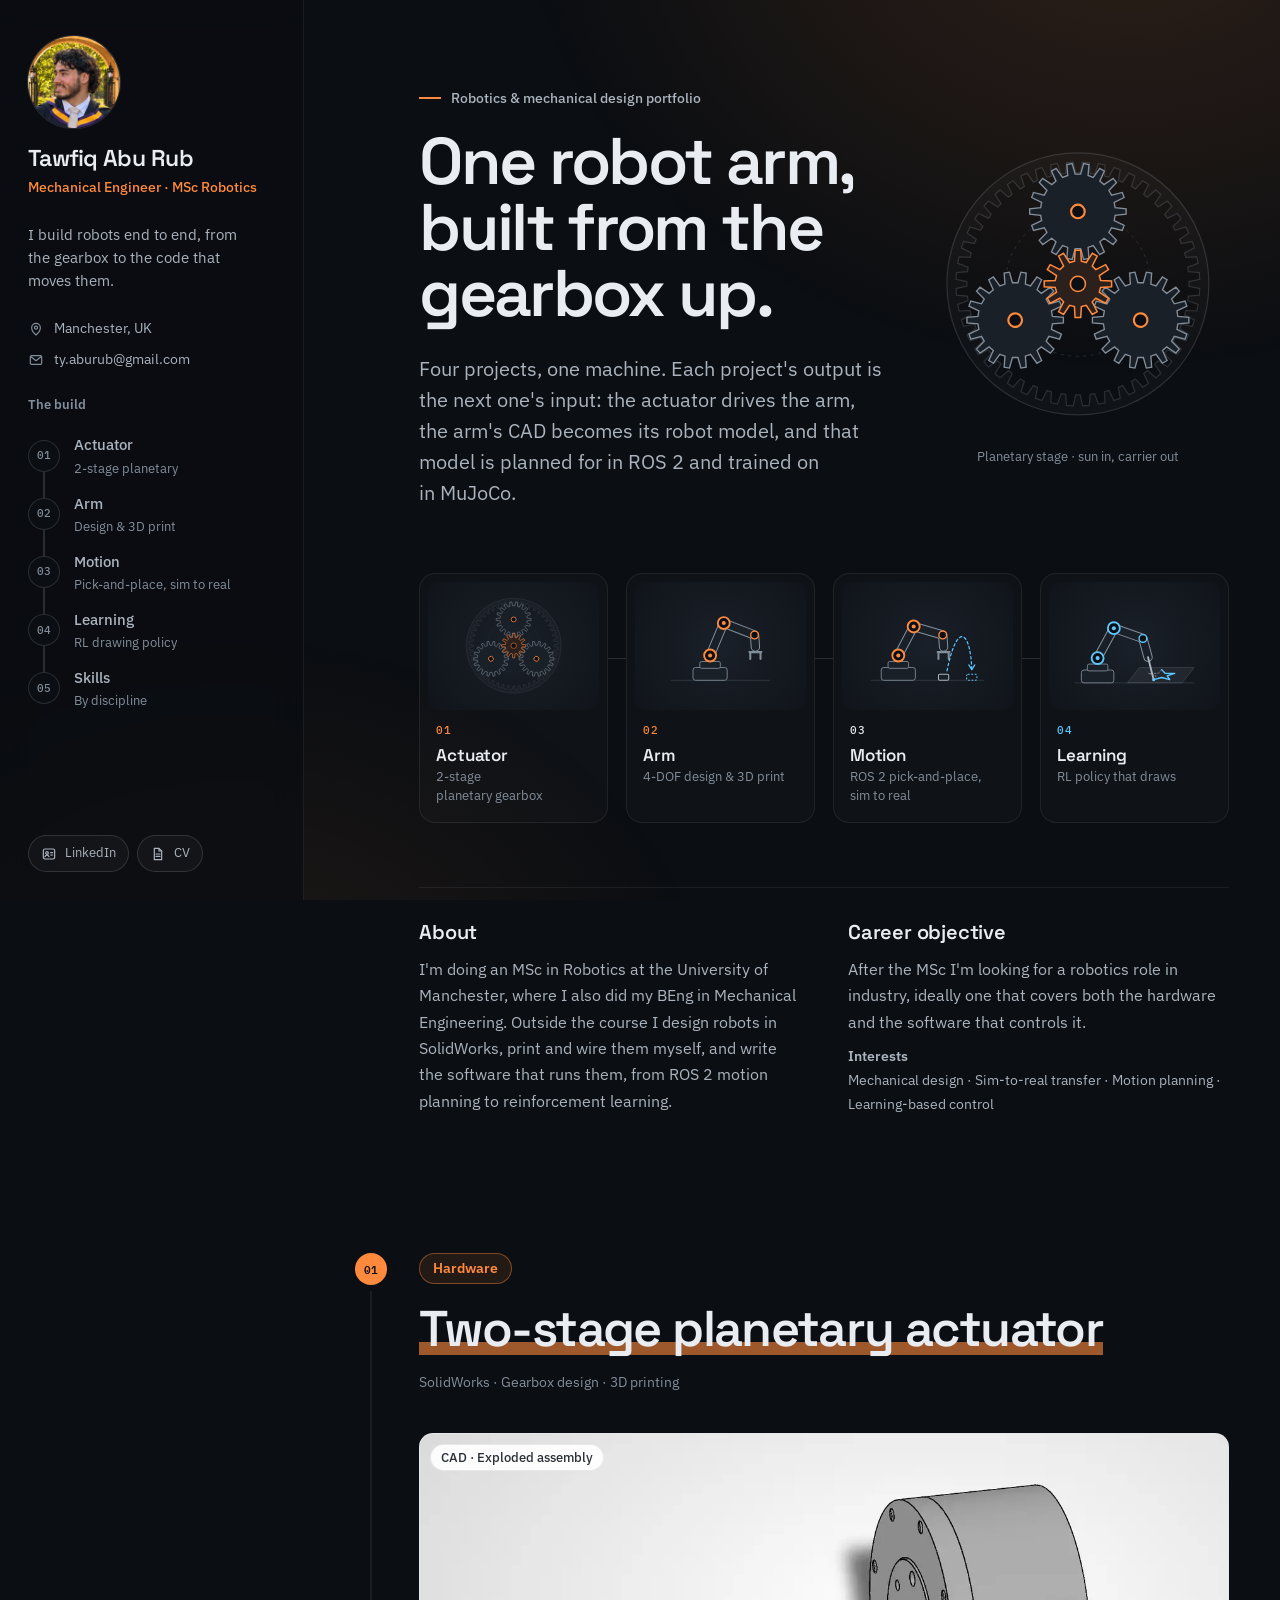
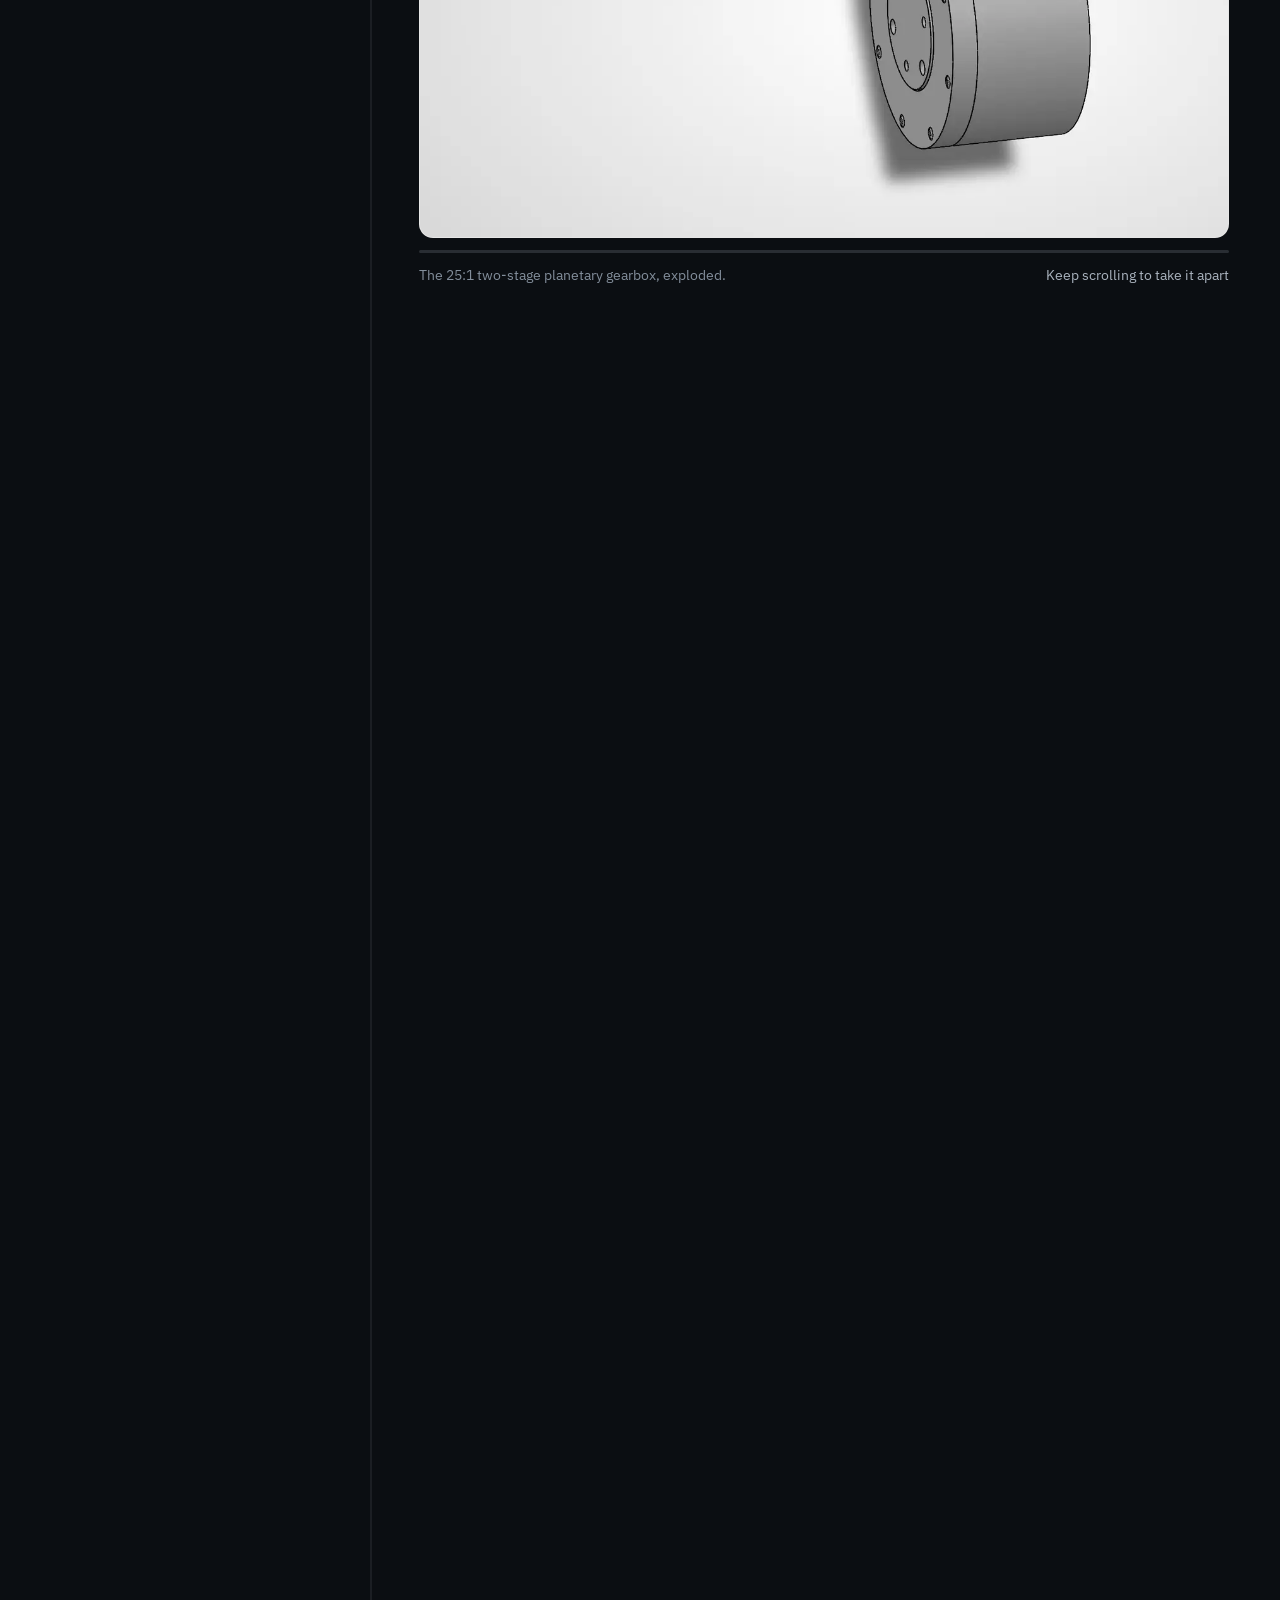
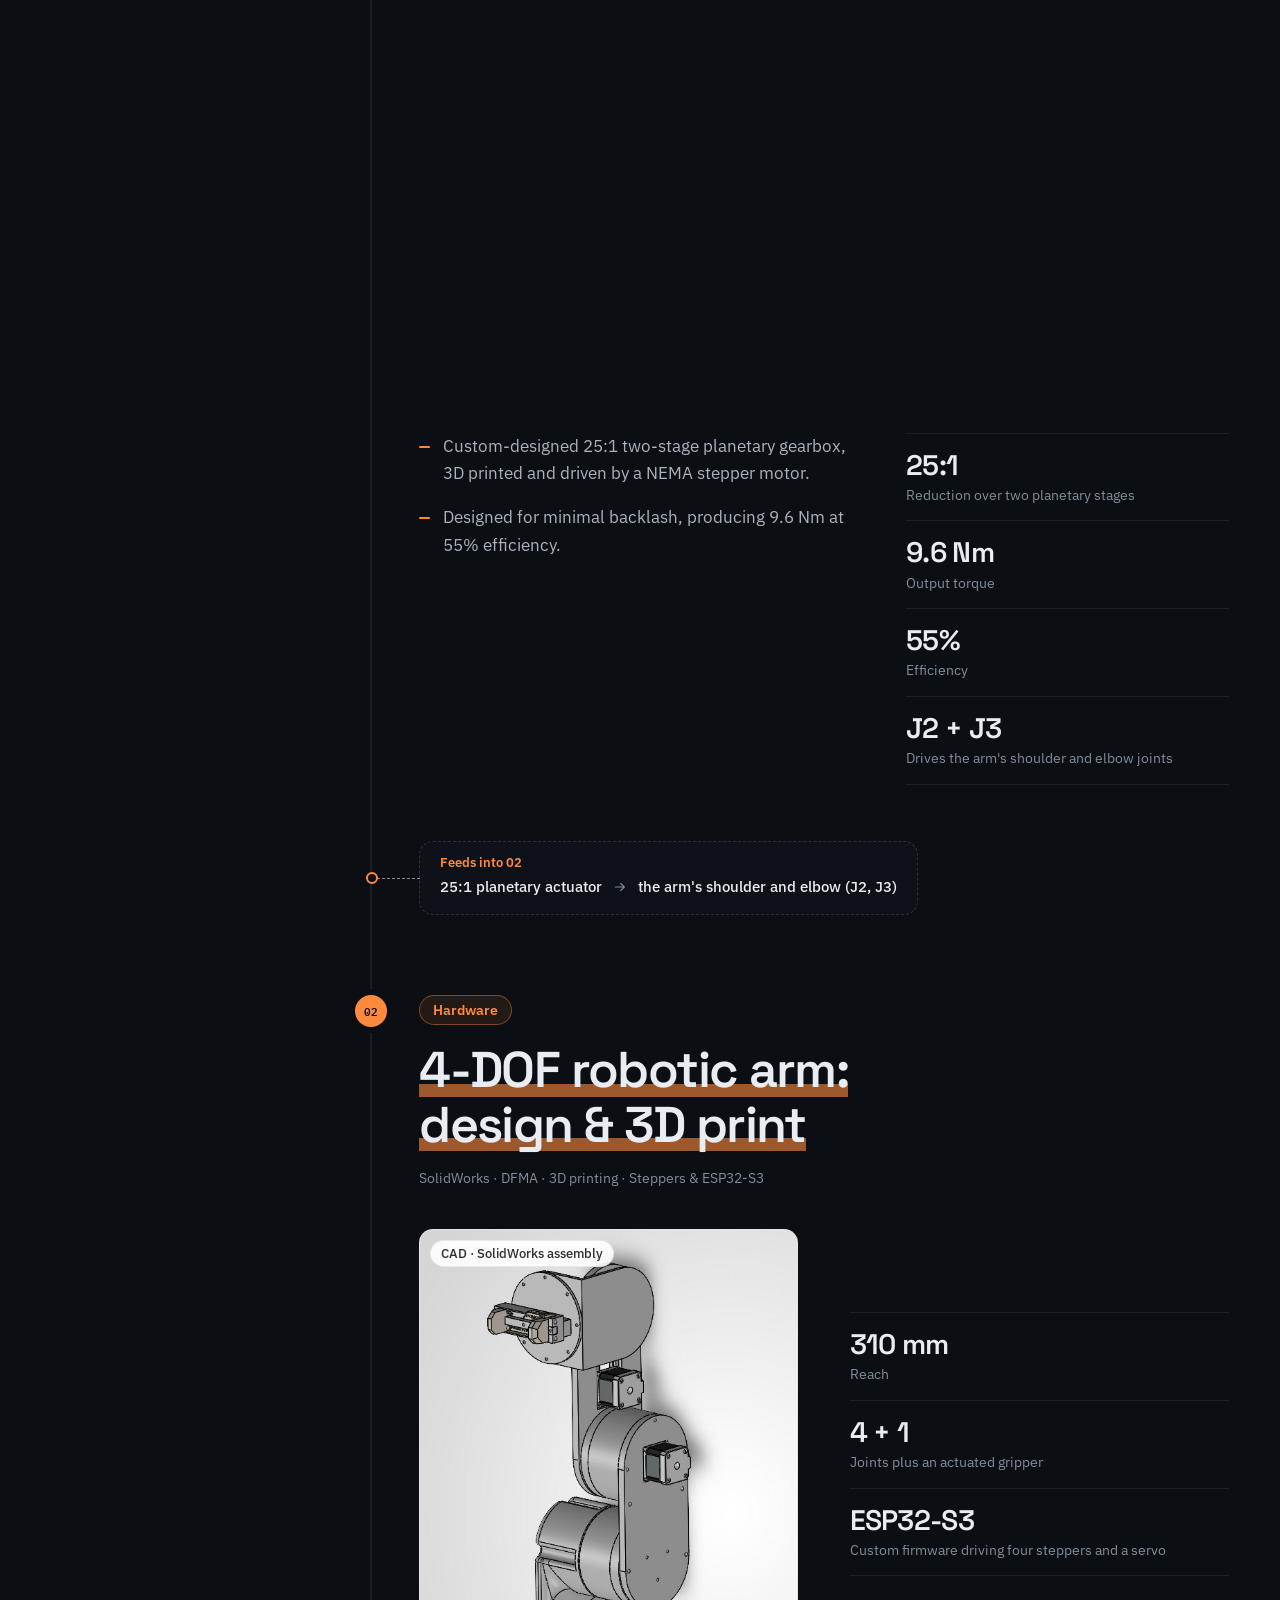
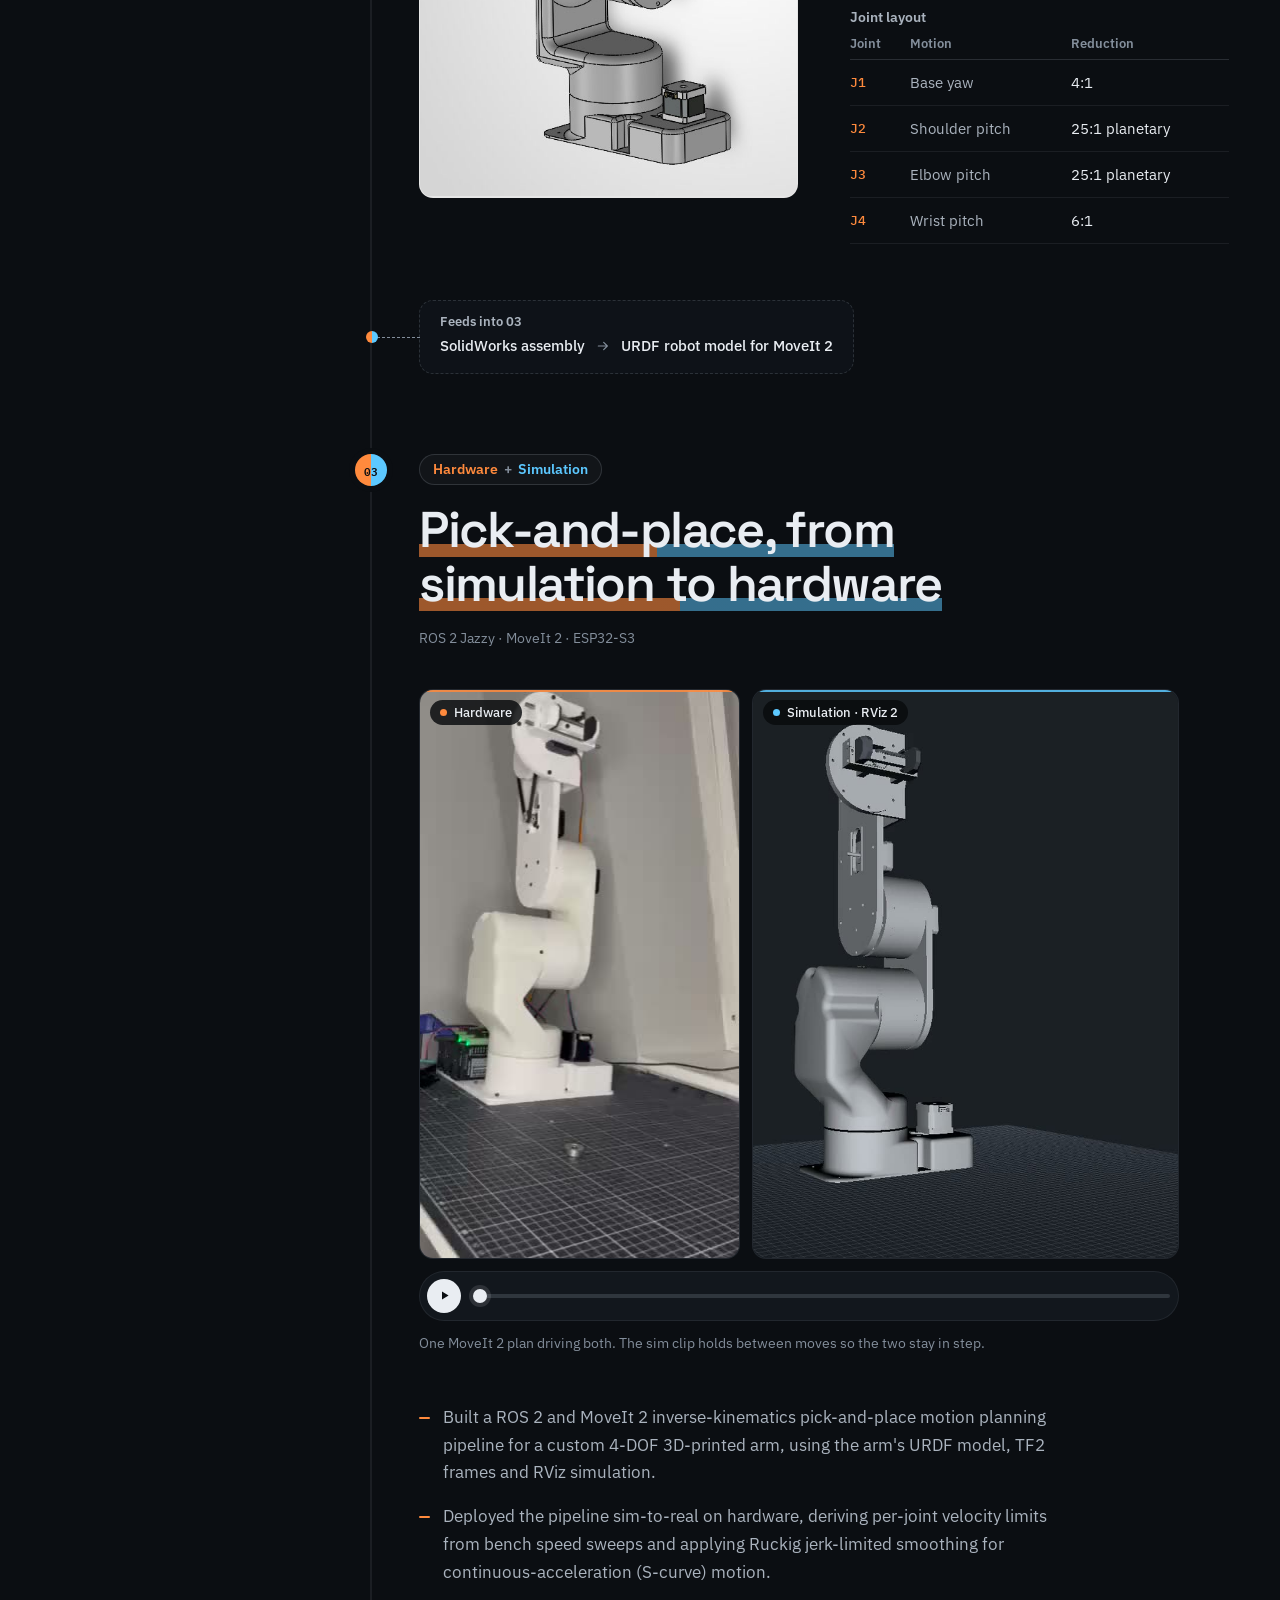
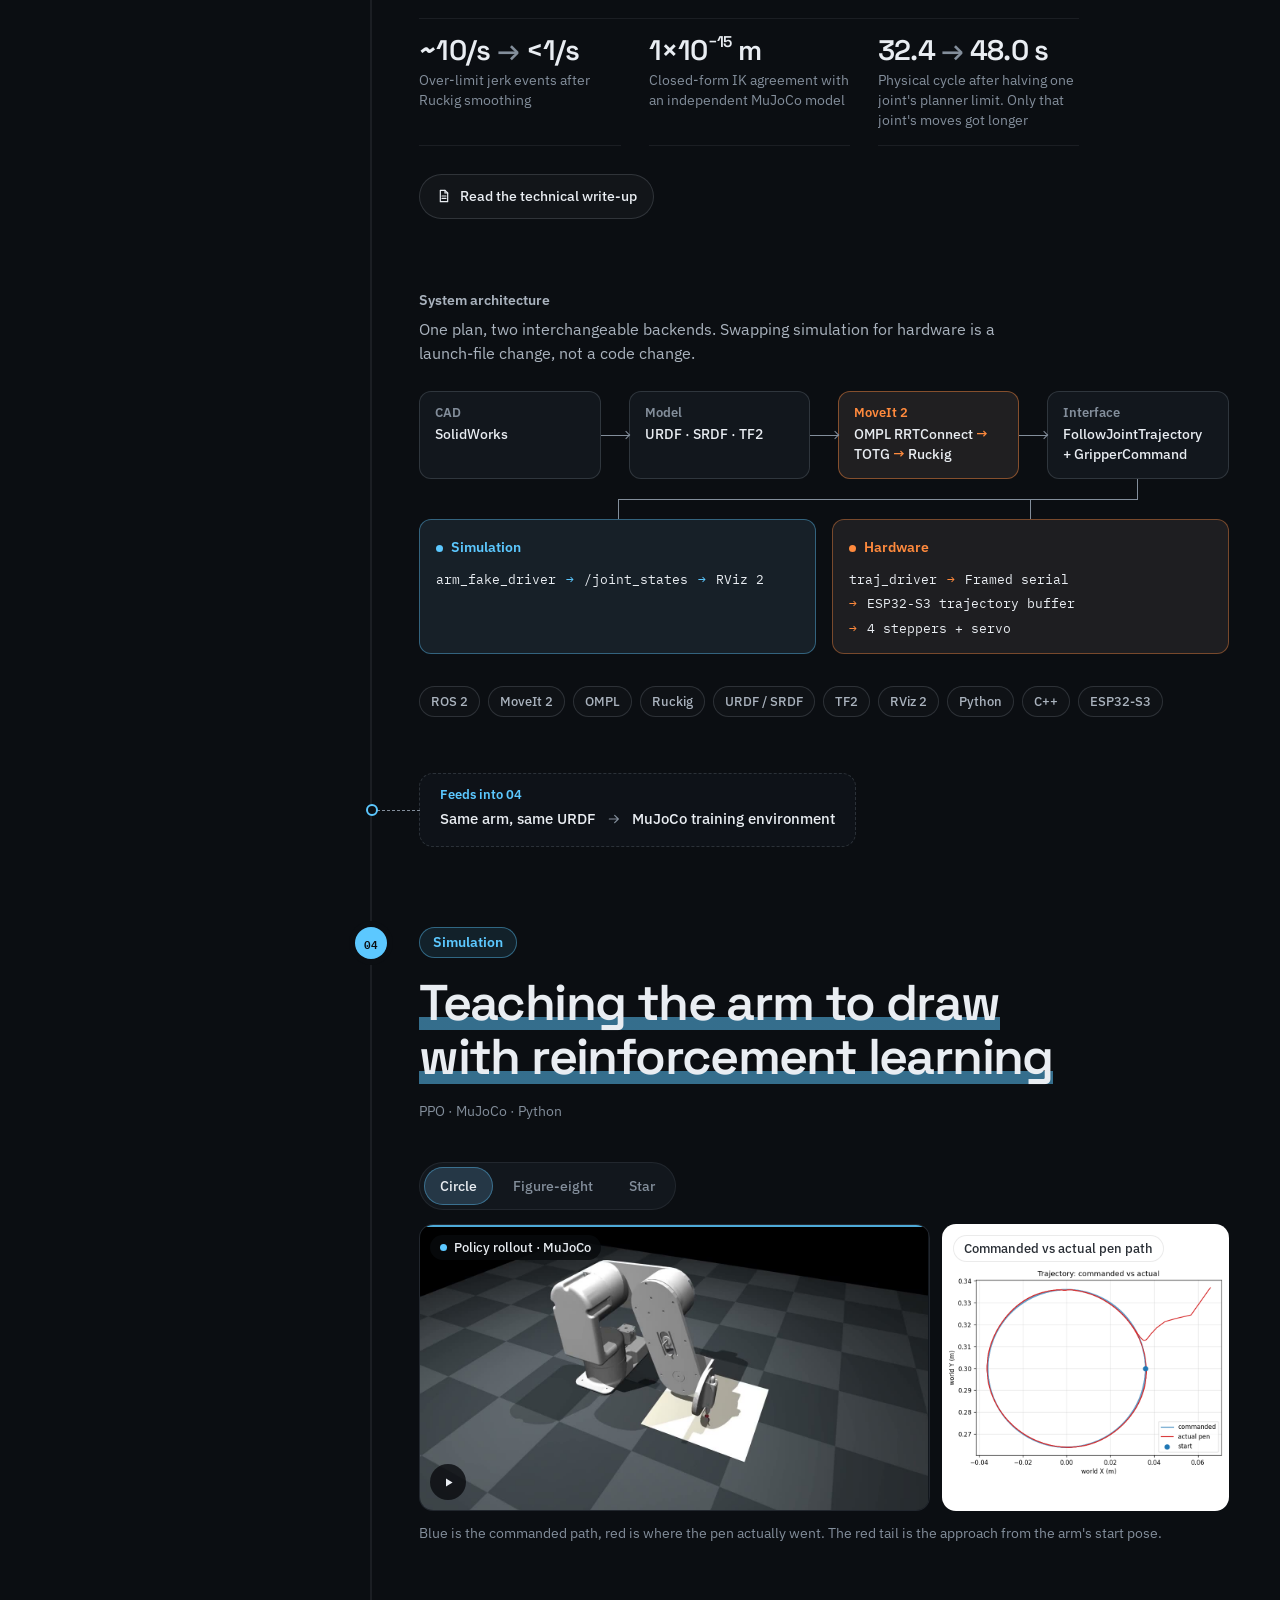
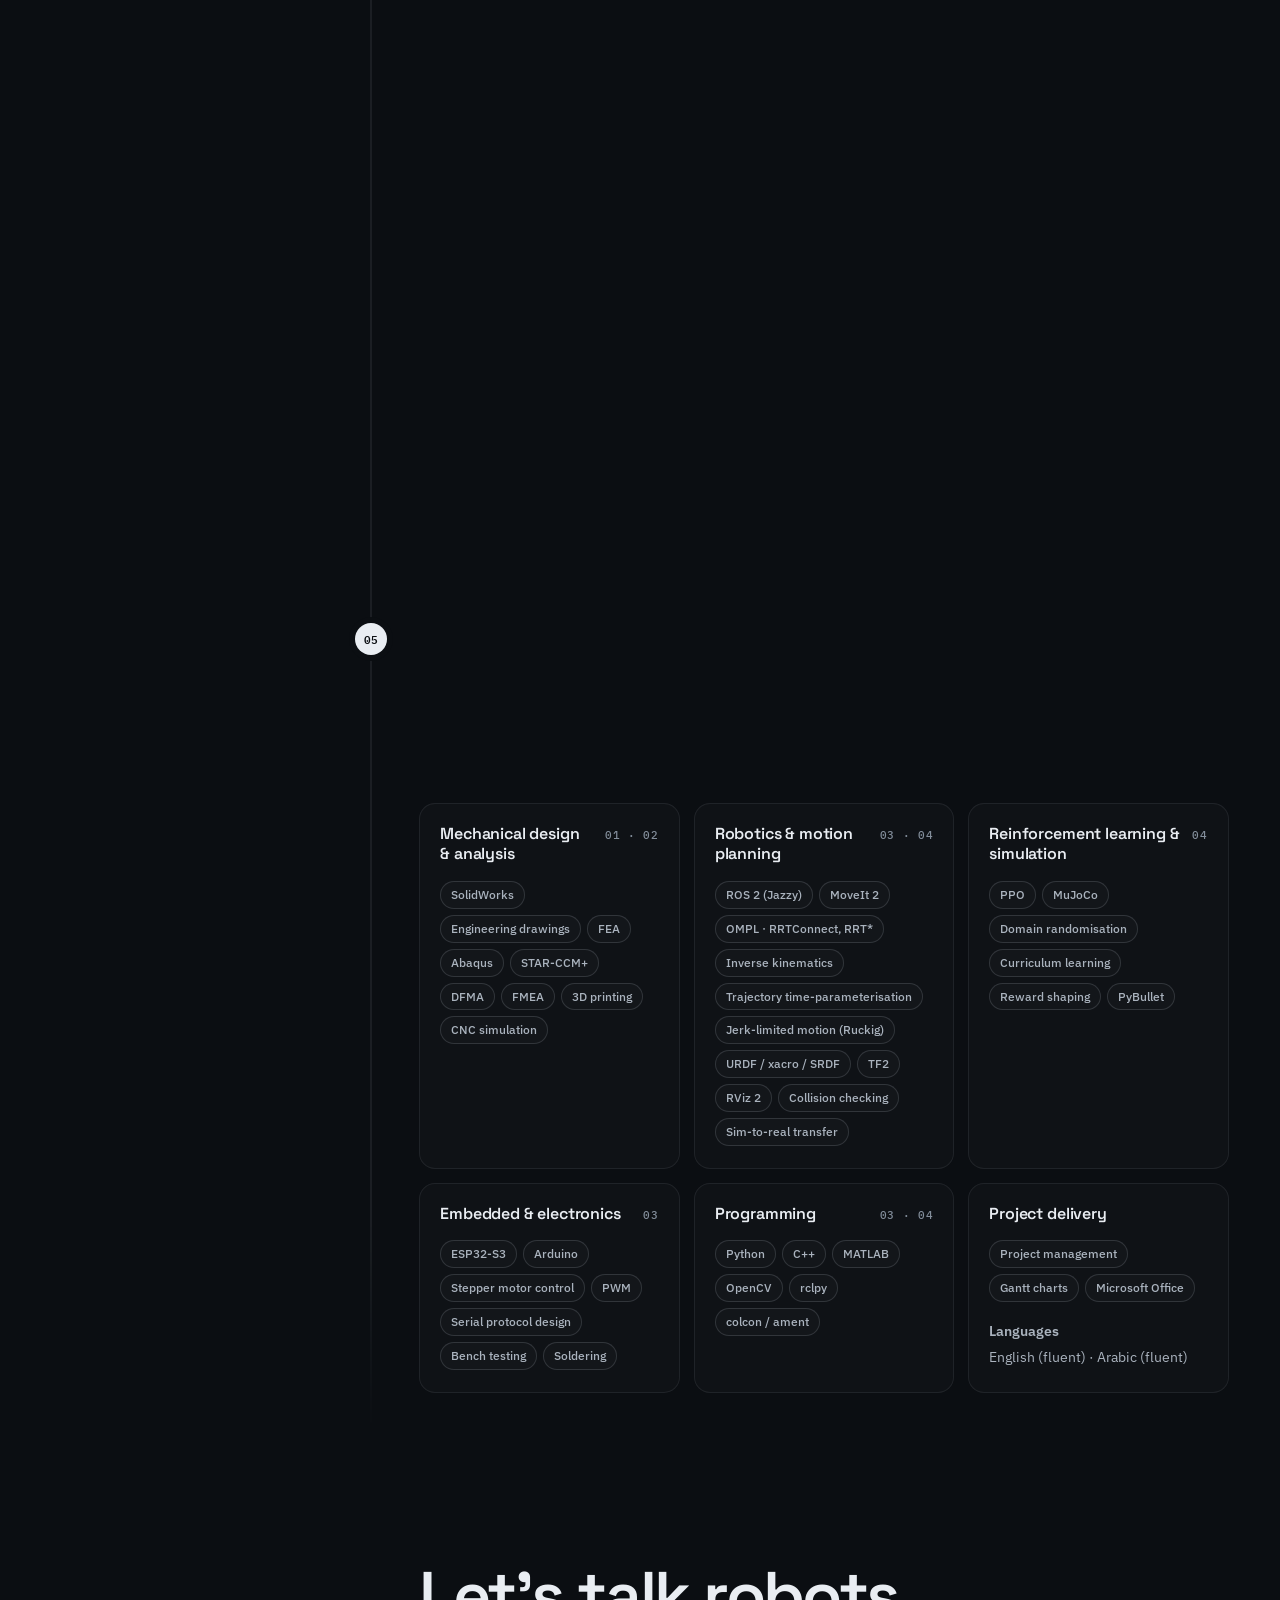
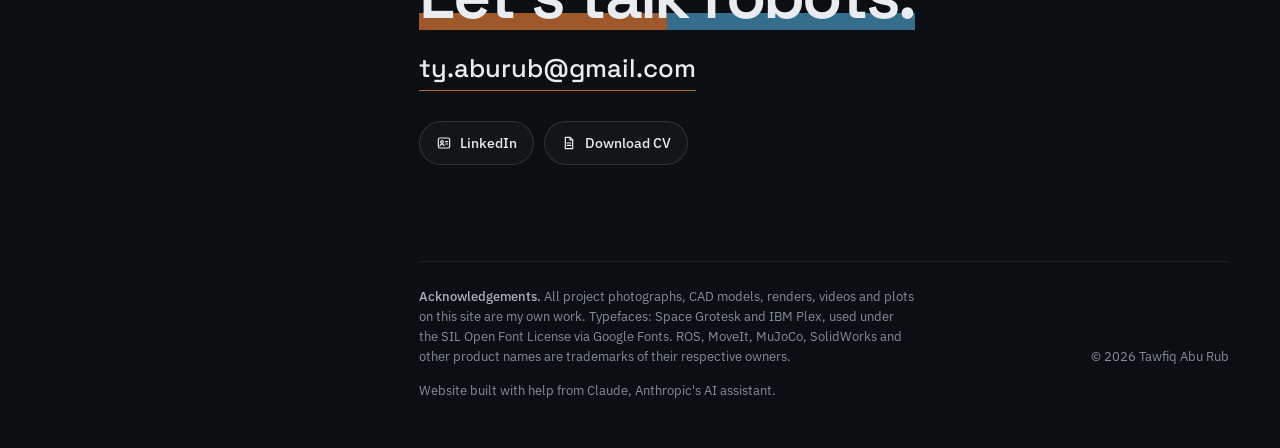
==== commit fda438f3: "Add the RL drawing training report New rl-drawing.html page for project 04, linked from the Learning" ====
--- a/index.html
+++ b/index.html
@@ -434,6 +434,9 @@
         <ul class="tags reveal" aria-label="Tools used">
           <li>PPO</li><li>MuJoCo</li><li>Domain randomisation</li><li>Curriculum learning</li><li>Reward shaping</li><li>URDF</li><li>Python</li>
         </ul>
+        <div class="project-links reveal">
+          <a class="btn" href="rl-drawing.html"><svg class="ic"><use href="#i-doc"/></svg>Read the training report</a>
+        </div>
       </section>
 
       <div class="handoff reveal" style="--to: var(--text-2)" aria-label="Summary of the four projects">
--- a/css/style.css
+++ b/css/style.css
@@ -1094,11 +1094,17 @@
 .doc h2 + p, .doc h3 + p { margin-top: 12px; }
 .doc > .bullets, .doc .doc-steps { margin-top: 18px; max-width: 68ch; }
 .doc strong { color: var(--text); font-weight: 600; }
-.doc code { padding: 1px 5px; border-radius: 4px; background: var(--surface-2); font: 400 0.88em/1 var(--font-mono); color: var(--text); }
+.doc code { padding: 1px 5px; border-radius: 4px; background: var(--surface-2); font-family: var(--font-mono); font-size: 0.88em; color: var(--text); }
 .doc .arch { margin-top: 32px; }
 .doc-steps { padding-left: 22px; display: grid; gap: 8px; }
 .doc-steps li { padding-left: 4px; font-size: 16.5px; line-height: 1.6; color: var(--text-2); }
-.doc-steps li::marker { color: var(--hw); font: 600 14px var(--font-mono); }
+.doc-steps li::marker { color: var(--acc); font: 600 14px var(--font-mono); }
+.doc--sim { --acc: var(--sim); --hl-pa: 52%; }
+.doc em { font-style: italic; color: var(--text); }
+.doc-figure { margin: 32px 0 0; }
+.doc-plots { display: grid; grid-template-columns: repeat(auto-fit, minmax(220px, 1fr)); gap: 12px; }
+.doc-plots .pane { aspect-ratio: 1; }
+.doc-figure figcaption { margin-top: 12px; font-size: 13.5px; line-height: 1.5; color: var(--text-3); }
 
 .table-scroll { margin-top: 18px; overflow-x: auto; }
 .doc-table { width: 100%; min-width: 480px; border-collapse: collapse; font-size: 15px; line-height: 1.5; }
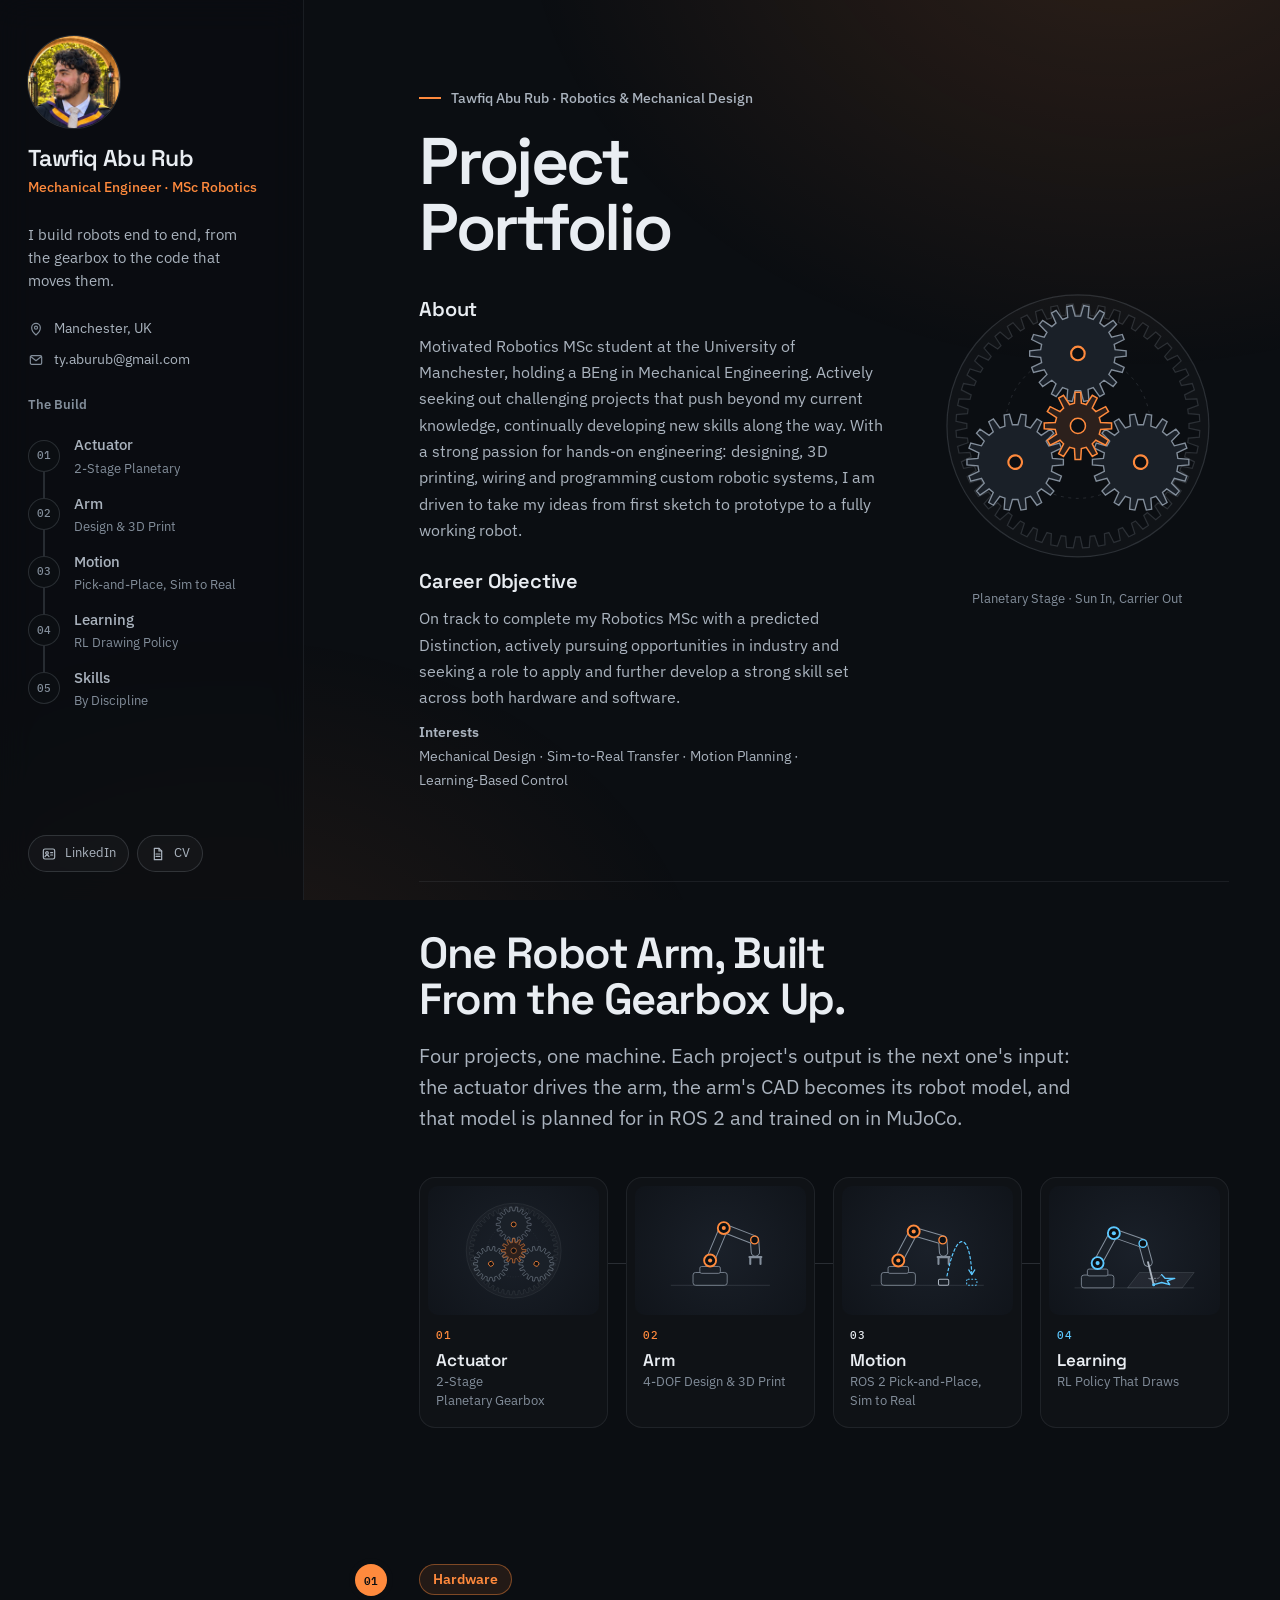
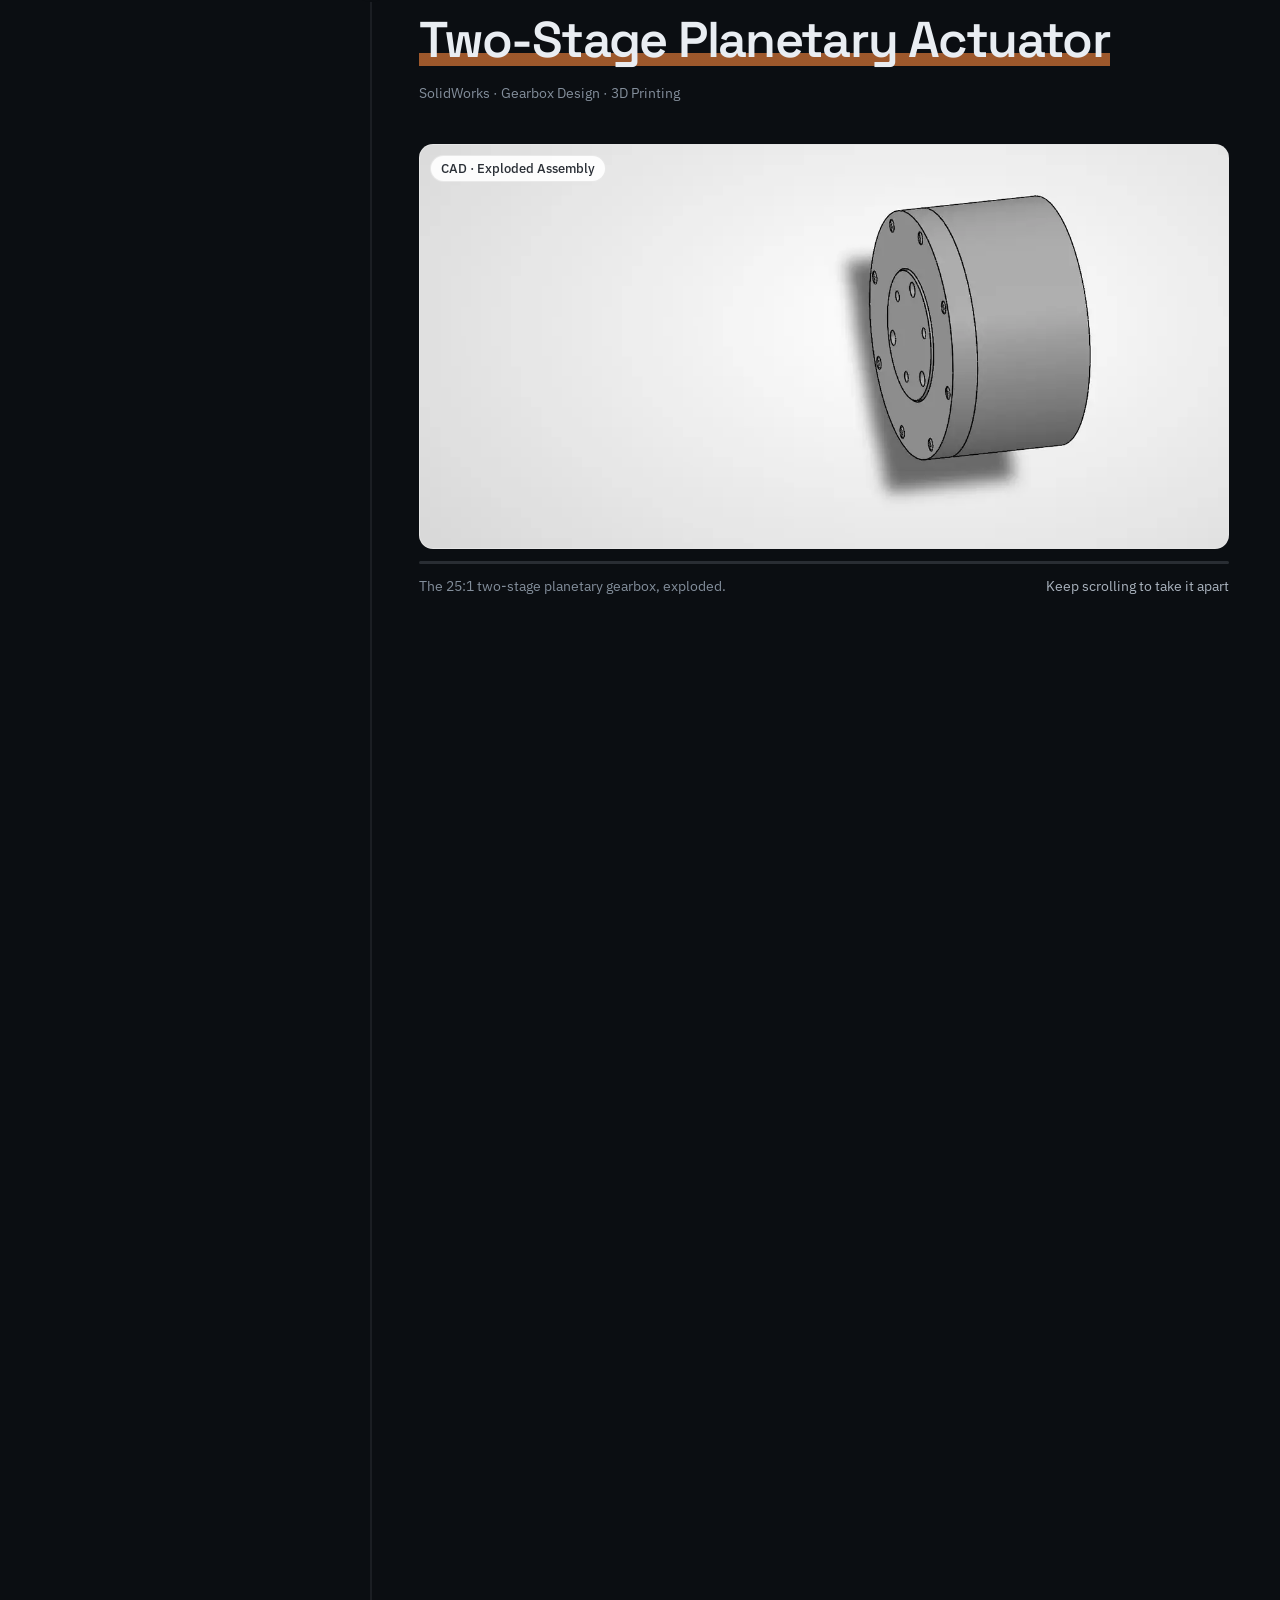
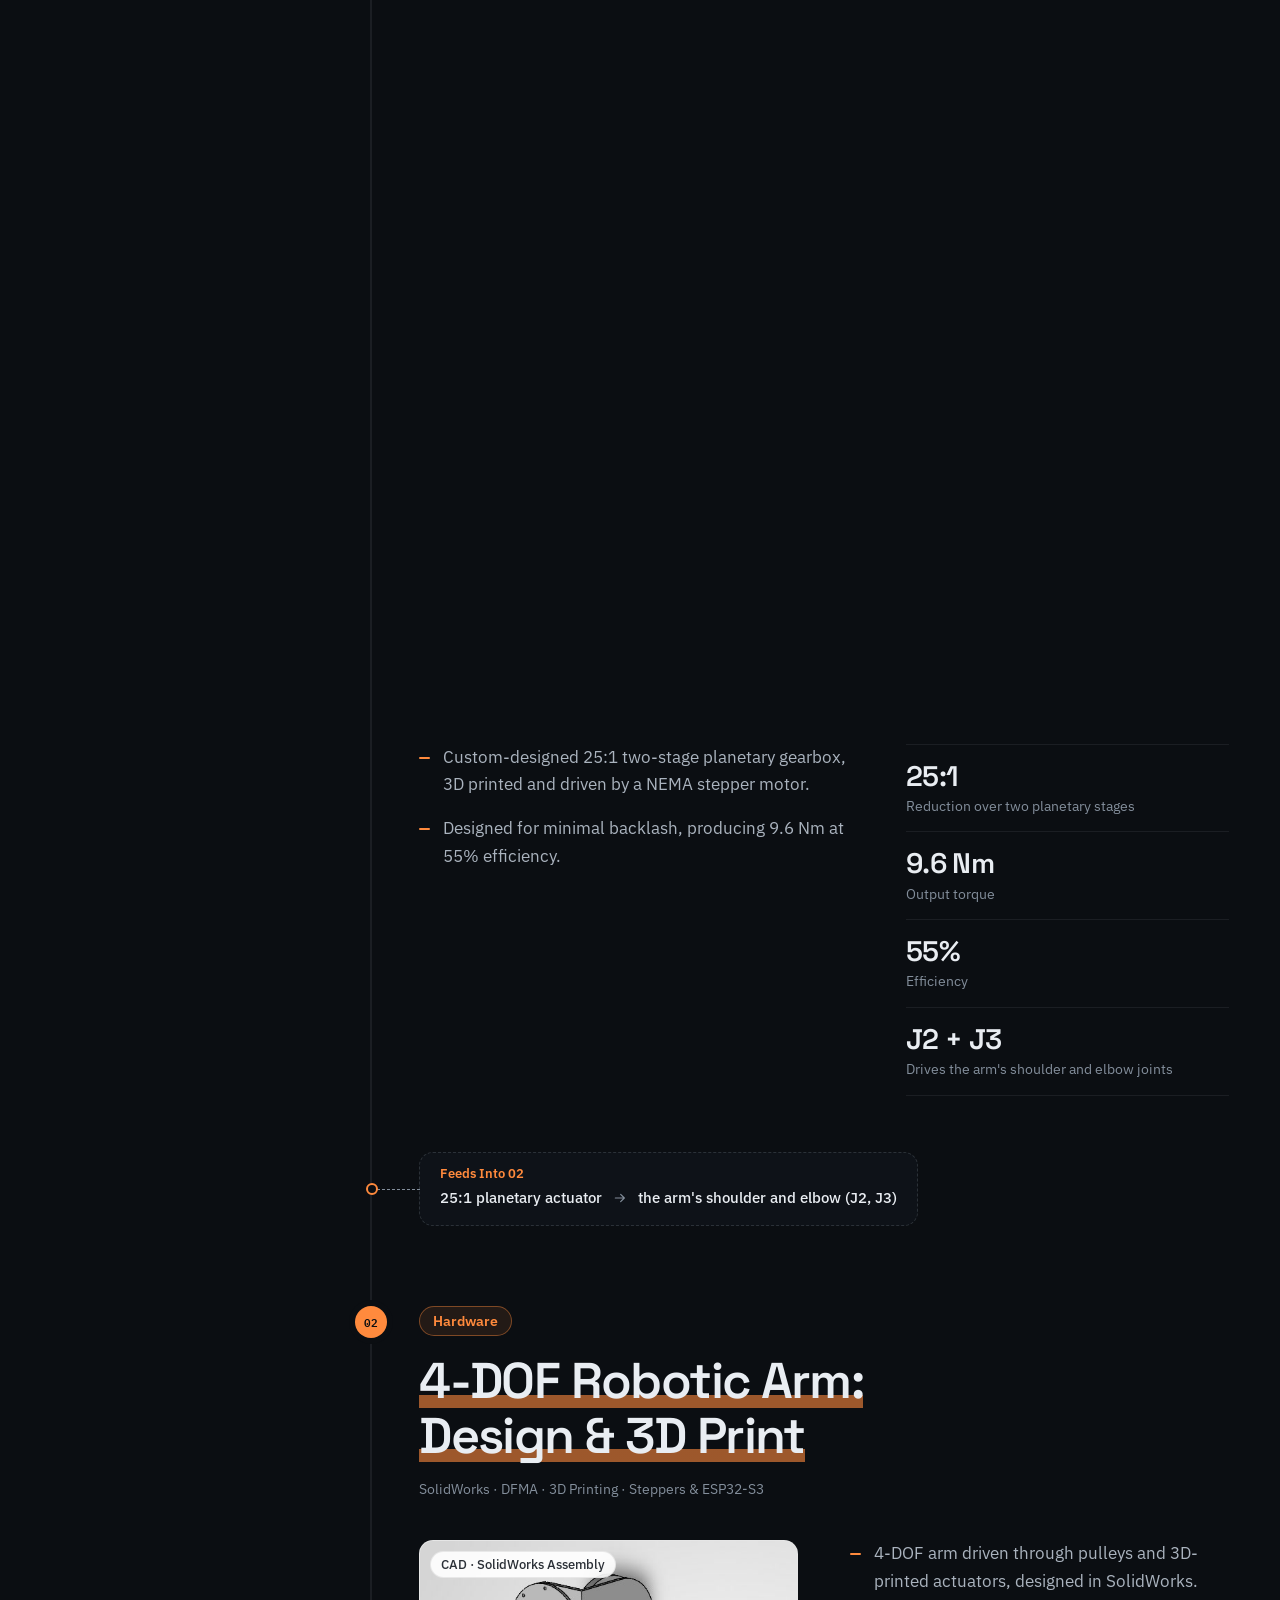
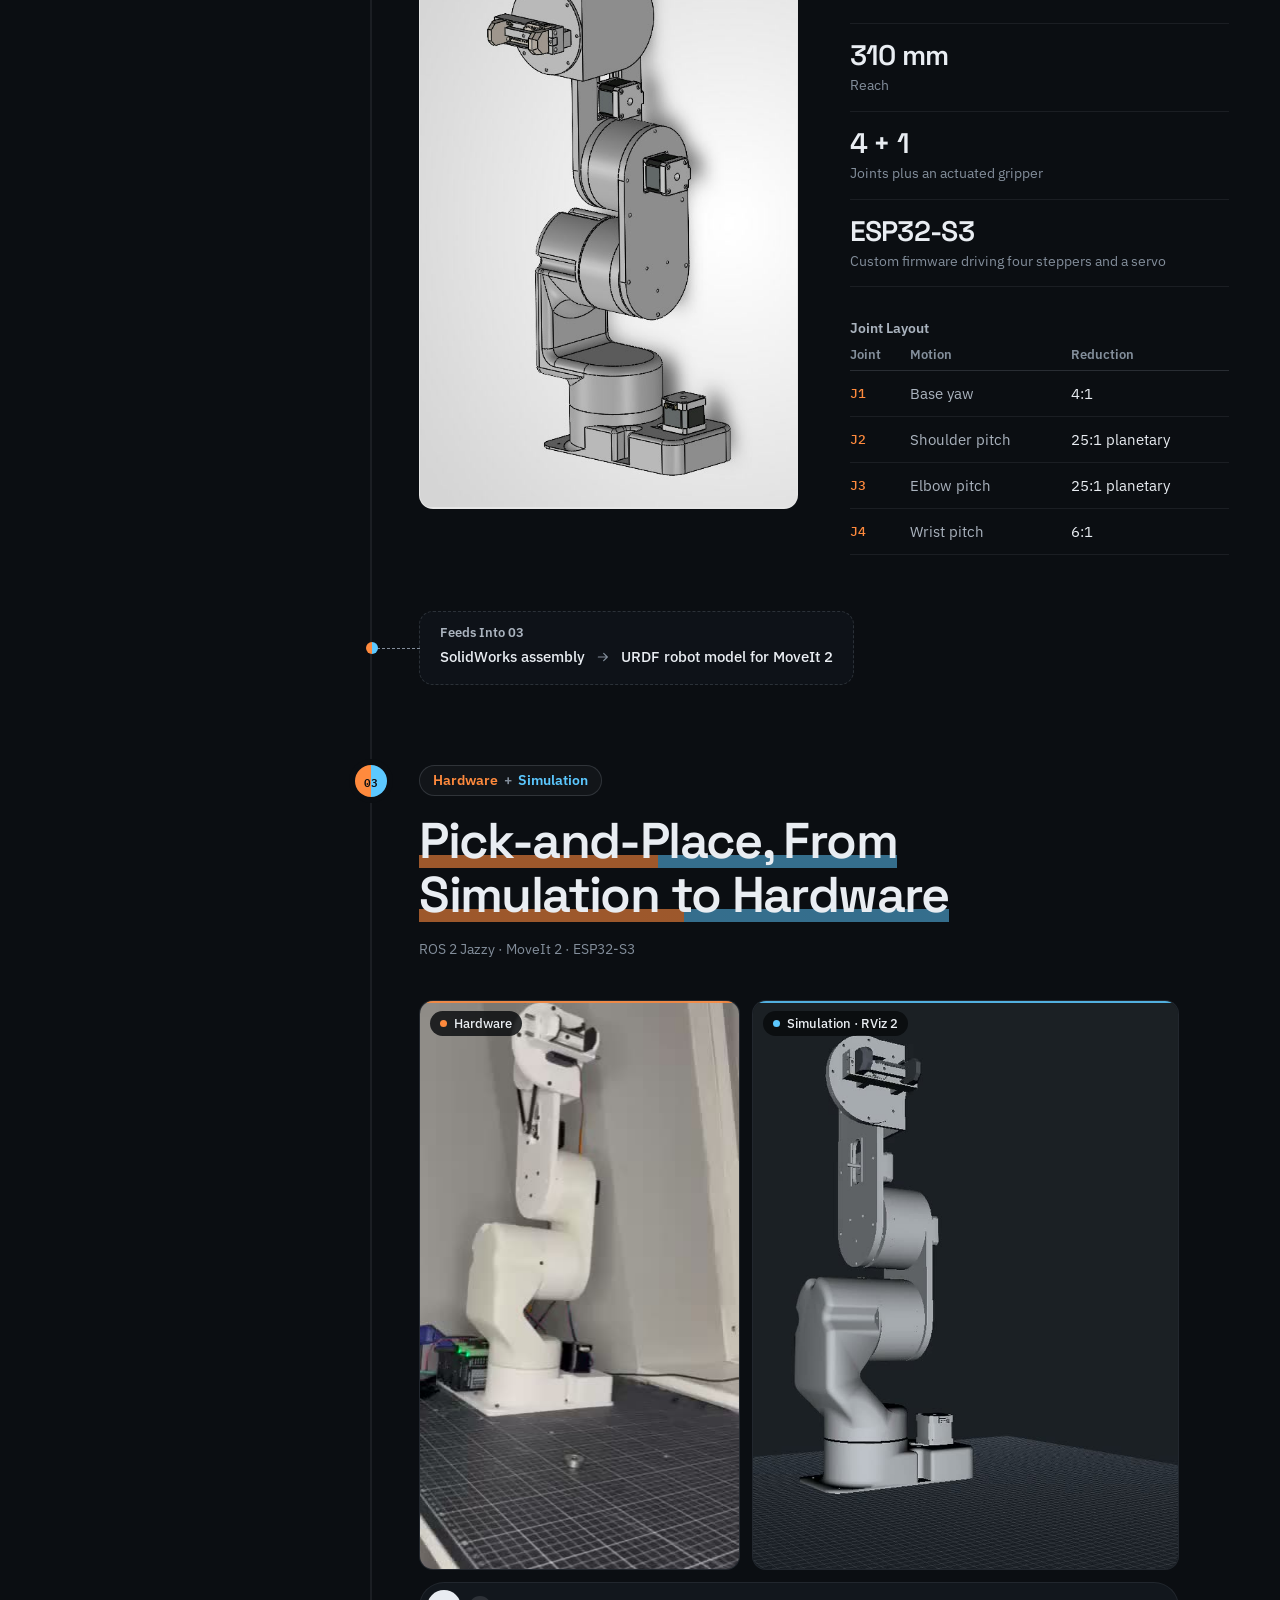
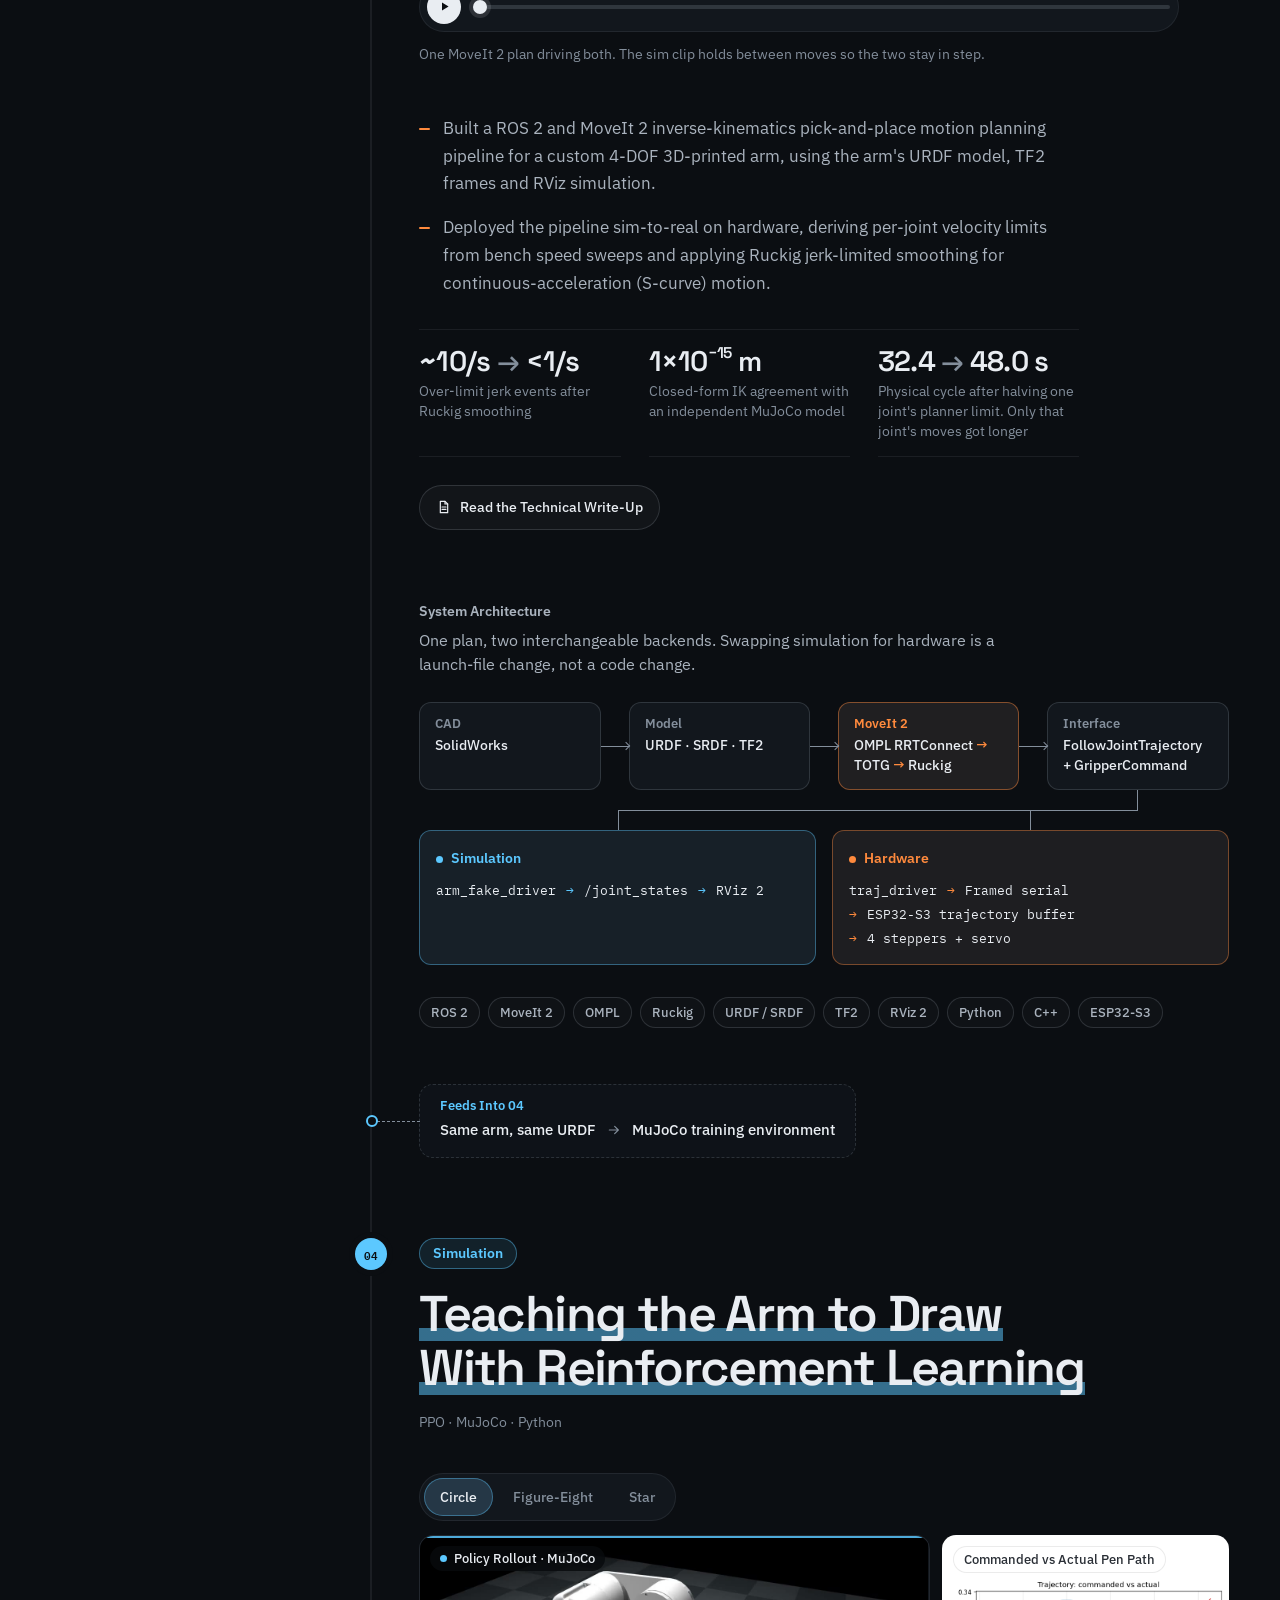
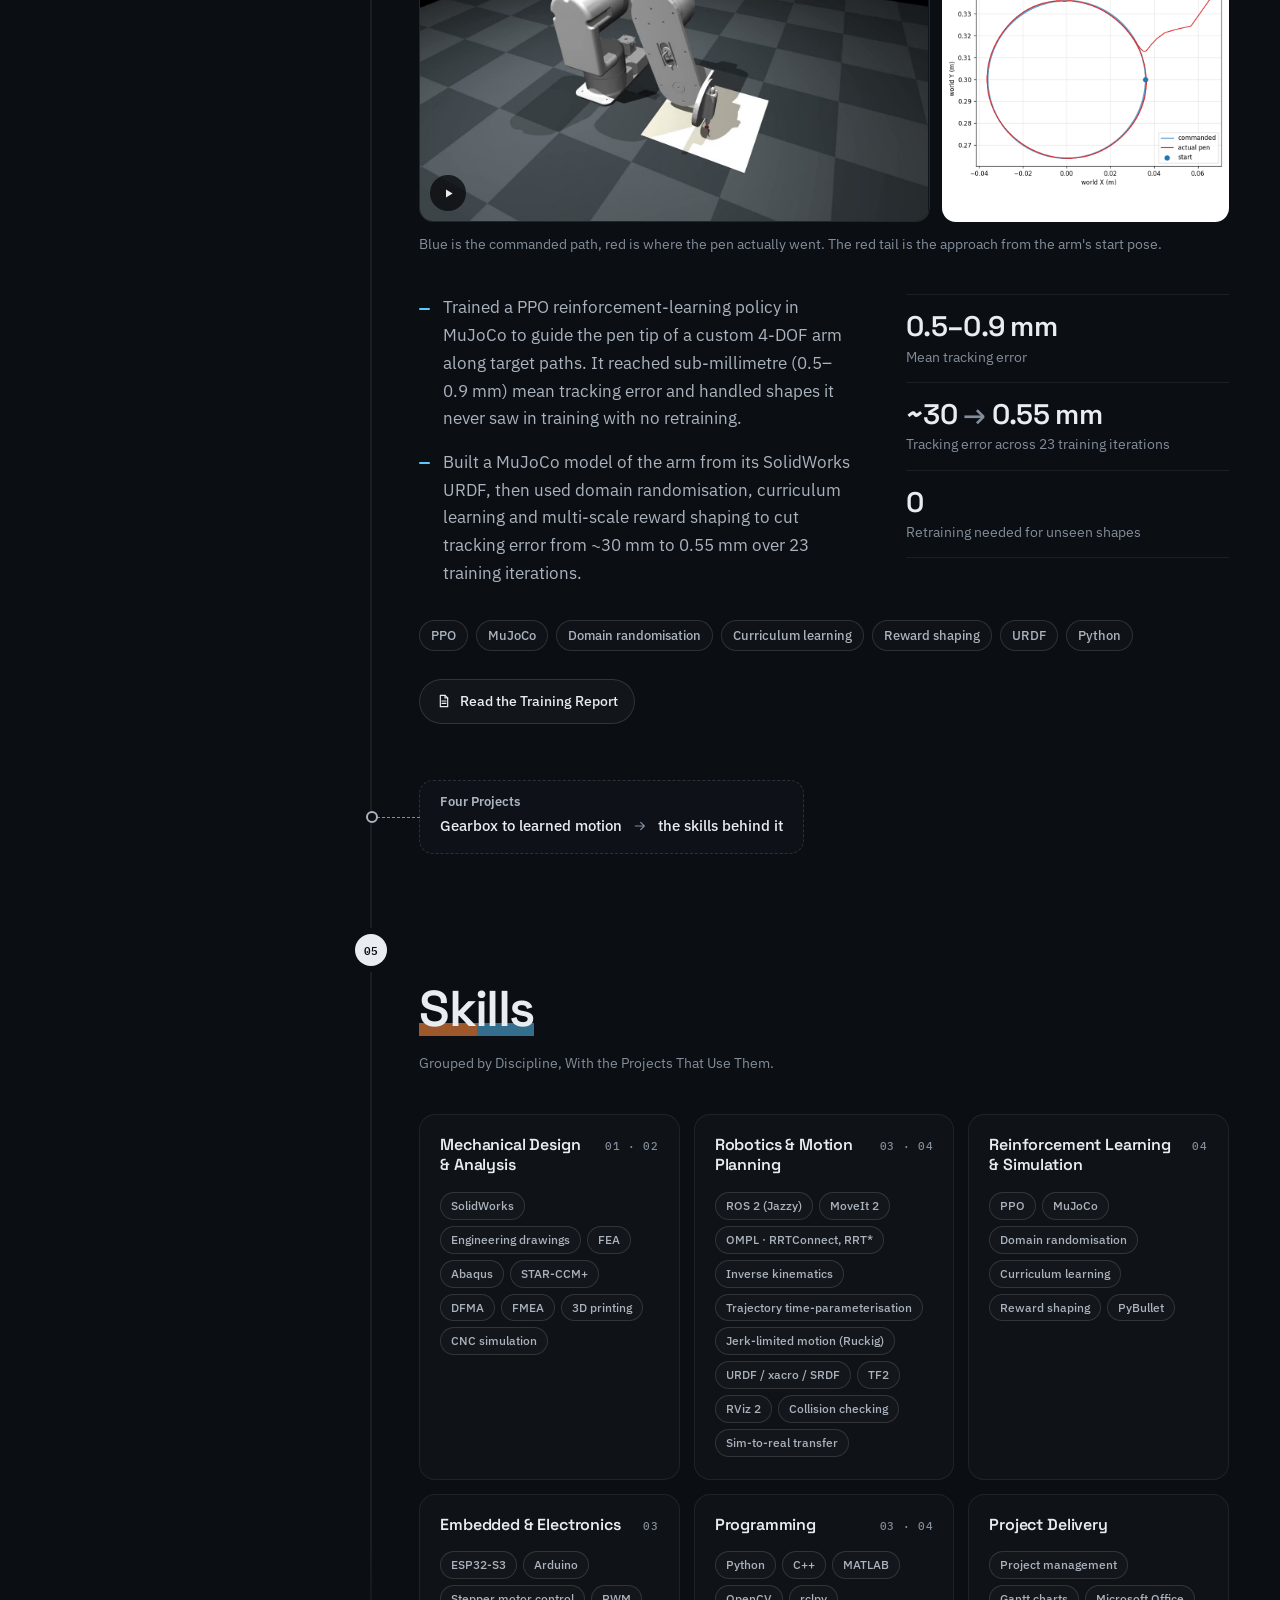
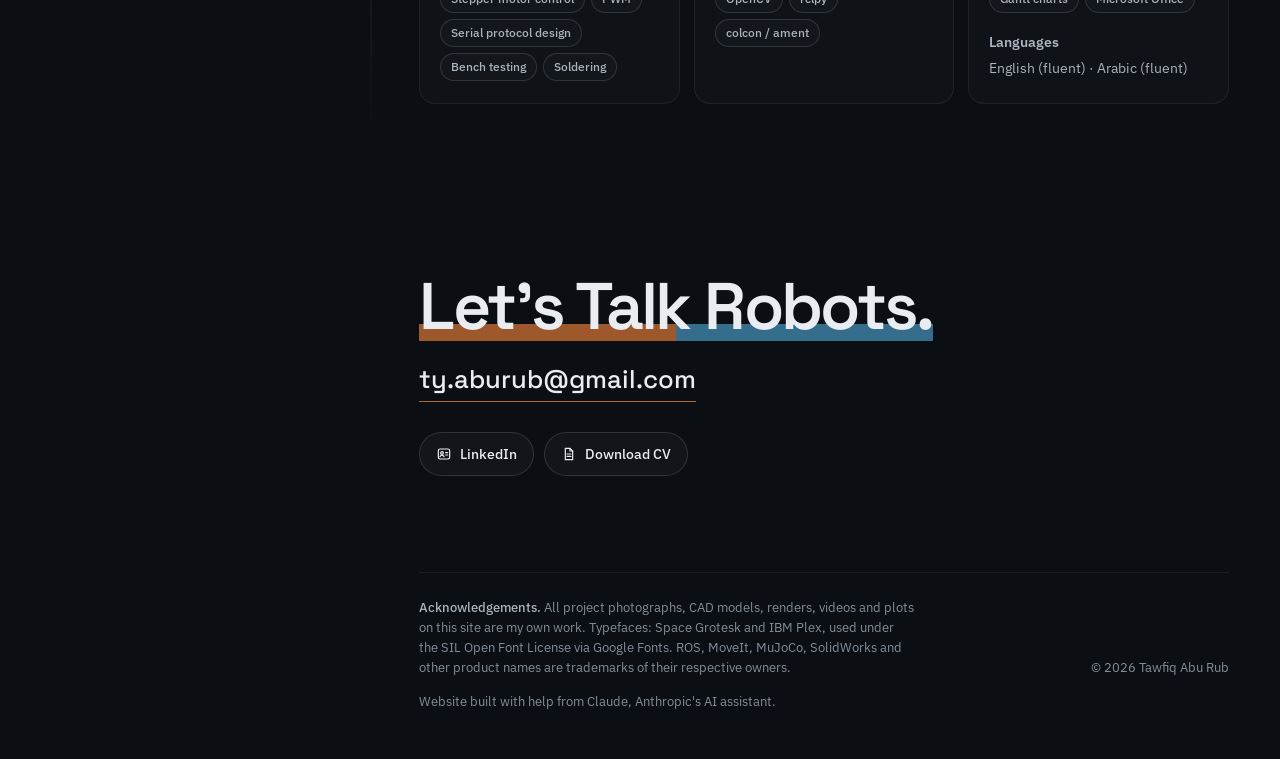
==== commit 40ac5b88: "Final version: Project Portfolio landing, About first, title-case headings Co-Authored-By: Claude Op" ====
--- a/index.html
+++ b/index.html
@@ -50,24 +50,24 @@
     </ul>
 
     <nav class="sb-nav" aria-label="Sections">
-      <p class="sb-label">The build</p>
+      <p class="sb-label">The Build</p>
       <div class="chain-wrap">
       <span class="chain-track" aria-hidden="true"><span class="chain-fill" data-chain-fill></span></span>
       <ol class="chain" data-chain>
         <li data-nav="actuator" style="--stage: var(--hw)">
-          <a href="#actuator"><span class="node">01</span><span class="chain-text"><span class="chain-title">Actuator</span><span class="chain-sub">2-stage planetary</span></span></a>
+          <a href="#actuator"><span class="node">01</span><span class="chain-text"><span class="chain-title">Actuator</span><span class="chain-sub">2-Stage Planetary</span></span></a>
         </li>
         <li data-nav="arm" style="--stage: var(--hw)">
-          <a href="#arm"><span class="node">02</span><span class="chain-text"><span class="chain-title">Arm</span><span class="chain-sub">Design &amp; 3D print</span></span></a>
+          <a href="#arm"><span class="node">02</span><span class="chain-text"><span class="chain-title">Arm</span><span class="chain-sub">Design &amp; 3D Print</span></span></a>
         </li>
         <li data-nav="motion" class="is-split">
-          <a href="#motion"><span class="node">03</span><span class="chain-text"><span class="chain-title">Motion</span><span class="chain-sub">Pick-and-place, sim to real</span></span></a>
+          <a href="#motion"><span class="node">03</span><span class="chain-text"><span class="chain-title">Motion</span><span class="chain-sub">Pick-and-Place, Sim to Real</span></span></a>
         </li>
         <li data-nav="learning" style="--stage: var(--sim)">
-          <a href="#learning"><span class="node">04</span><span class="chain-text"><span class="chain-title">Learning</span><span class="chain-sub">RL drawing policy</span></span></a>
+          <a href="#learning"><span class="node">04</span><span class="chain-text"><span class="chain-title">Learning</span><span class="chain-sub">RL Drawing Policy</span></span></a>
         </li>
         <li data-nav="skills" style="--stage: var(--text)">
-          <a href="#skills"><span class="node">05</span><span class="chain-text"><span class="chain-title">Skills</span><span class="chain-sub">By discipline</span></span></a>
+          <a href="#skills"><span class="node">05</span><span class="chain-text"><span class="chain-title">Skills</span><span class="chain-sub">By Discipline</span></span></a>
         </li>
       </ol>
       </div>
@@ -86,14 +86,36 @@
     <section id="intro" class="intro" data-tint="hw">
       <div class="intro-grid">
         <div class="intro-copy">
-          <p class="eyebrow reveal">Robotics &amp; mechanical design portfolio</p>
-          <h1 class="reveal">One robot arm, built from the gearbox&nbsp;up.</h1>
-          <p class="lede reveal">Four projects, one machine. Each project's output is the next one's input: the actuator drives the arm, the arm's CAD becomes its robot model, and that model is planned for in ROS&nbsp;2 and trained on in MuJoCo.</p>
+          <p class="eyebrow reveal">Tawfiq Abu Rub · Robotics &amp; Mechanical Design</p>
+          <h1 class="reveal">Project Portfolio</h1>
+          <div class="about">
+            <div class="about-block reveal">
+              <h2 class="label">About</h2>
+              <p>Motivated Robotics MSc student at the University of Manchester, holding a BEng in Mechanical Engineering. Actively seeking out challenging projects that push beyond my current knowledge, continually developing new skills along the way. With a strong passion for hands-on engineering: designing, 3D printing, wiring and programming custom robotic systems, I am driven to take my ideas from first sketch to prototype to a fully working robot.</p>
+            </div>
+            <div class="about-block reveal">
+              <h2 class="label">Career Objective</h2>
+              <p>On track to complete my Robotics MSc with a predicted Distinction, actively pursuing opportunities in industry and seeking a role to apply and further develop a strong skill set across both hardware and software.</p>
+              <p class="interests"><span>Interests</span> Mechanical Design · Sim-to-Real Transfer · Motion Planning · Learning-Based Control</p>
+            </div>
+          </div>
         </div>
         <div class="intro-visual reveal" aria-hidden="true">
           <div class="gearset" data-gearset></div>
-          <p class="gear-caption">Planetary stage · sun in, carrier out</p>
-        </div>
+          <p class="gear-caption">Planetary Stage · Sun In, Carrier Out</p>
+        </div>
+      </div>
+
+      <div class="intro-links">
+        <a class="btn-icon" href="https://www.linkedin.com/in/tawfiq-abu-rub-8116b5342/" target="_blank" rel="noopener"><svg class="ic"><use href="#i-profile"/></svg>LinkedIn</a>
+        <a class="btn-icon" href="assets/docs/Tawfiq-Abu-Rub-CV.pdf" target="_blank" rel="noopener"><svg class="ic"><use href="#i-doc"/></svg>CV</a>
+        <a class="btn-icon" href="mailto:ty.aburub@gmail.com"><svg class="ic"><use href="#i-mail"/></svg>Email</a>
+      </div>
+
+      <!-- Overview of the four projects -->
+      <div class="overview">
+        <h2 class="overview-title reveal">One Robot Arm, Built From the Gearbox&nbsp;Up.</h2>
+        <p class="lede reveal">Four projects, one machine. Each project's output is the next one's input: the actuator drives the arm, the arm's CAD becomes its robot model, and that model is planned for in ROS&nbsp;2 and trained on in MuJoCo.</p>
       </div>
 
       <ol class="pipeline">
@@ -102,7 +124,7 @@
             <span class="pipe-thumb pipe-thumb--gear"><span class="gearset gearset--static" data-gearset="static"></span></span>
             <span class="pipe-num">01</span>
             <span class="pipe-title">Actuator</span>
-            <span class="pipe-sub">2-stage planetary gearbox</span>
+            <span class="pipe-sub">2-Stage Planetary Gearbox</span>
           </a>
         </li>
         <li class="reveal">
@@ -124,7 +146,7 @@
             </span>
             <span class="pipe-num">02</span>
             <span class="pipe-title">Arm</span>
-            <span class="pipe-sub">4-DOF design &amp; 3D print</span>
+            <span class="pipe-sub">4-DOF Design &amp; 3D Print</span>
           </a>
         </li>
         <li class="reveal">
@@ -151,7 +173,7 @@
             </span>
             <span class="pipe-num">03</span>
             <span class="pipe-title">Motion</span>
-            <span class="pipe-sub">ROS 2 pick-and-place, sim to real</span>
+            <span class="pipe-sub">ROS 2 Pick-and-Place, Sim to Real</span>
           </a>
         </li>
         <li class="reveal">
@@ -178,28 +200,10 @@
             </span>
             <span class="pipe-num">04</span>
             <span class="pipe-title">Learning</span>
-            <span class="pipe-sub">RL policy that draws</span>
+            <span class="pipe-sub">RL Policy That Draws</span>
           </a>
         </li>
       </ol>
-
-      <div class="about">
-        <div class="about-block reveal">
-          <h2 class="label">About</h2>
-          <p>I'm doing an MSc in Robotics at the University of Manchester, where I also did my BEng in Mechanical Engineering. Outside the course I design robots in SolidWorks, print and wire them myself, and write the software that runs them, from ROS&nbsp;2 motion planning to reinforcement learning.</p>
-        </div>
-        <div class="about-block reveal">
-          <h2 class="label">Career objective</h2>
-          <p>After the MSc I'm looking for a robotics role in industry, ideally one that covers both the hardware and the software that controls it.</p>
-          <p class="interests"><span>Interests</span> Mechanical design · Sim-to-real transfer · Motion planning · Learning-based control</p>
-        </div>
-      </div>
-
-      <div class="intro-links">
-        <a class="btn-icon" href="https://www.linkedin.com/in/tawfiq-abu-rub-8116b5342/" target="_blank" rel="noopener"><svg class="ic"><use href="#i-profile"/></svg>LinkedIn</a>
-        <a class="btn-icon" href="assets/docs/Tawfiq-Abu-Rub-CV.pdf" target="_blank" rel="noopener"><svg class="ic"><use href="#i-doc"/></svg>CV</a>
-        <a class="btn-icon" href="mailto:ty.aburub@gmail.com"><svg class="ic"><use href="#i-mail"/></svg>Email</a>
-      </div>
     </section>
 
     <!-- ---------- THE JOURNEY (projects joined by a single spine) ---------- -->
@@ -211,8 +215,8 @@
         <header class="project-head">
           <span class="stage-node" style="--stage: var(--hw)" aria-hidden="true">01</span>
           <p class="eyebrow badge reveal">Hardware</p>
-          <h2 id="actuator-title" class="reveal"><span class="hl">Two-stage planetary actuator</span></h2>
-          <p class="project-sub reveal">SolidWorks · Gearbox design · 3D printing</p>
+          <h2 id="actuator-title" class="reveal"><span class="hl">Two-Stage Planetary Actuator</span></h2>
+          <p class="project-sub reveal">SolidWorks · Gearbox Design · 3D Printing</p>
         </header>
 
         <!-- Scroll scrubs the exploded-view animation; without JS or with reduced motion the exploded still shows -->
@@ -220,7 +224,7 @@
           <div class="explode-track">
             <div class="explode-stage">
               <div class="pane pane--cad explode-pane">
-                <span class="pane-label pane-label--dark">CAD · Exploded assembly</span>
+                <span class="pane-label pane-label--dark">CAD · Exploded Assembly</span>
                 <img class="explode-still" src="assets/img/gearbox/g180.webp" width="1280" height="640" alt="Exploded view of the two-stage planetary gearbox: bolts, output flange, planet carriers with their planet gears, the ring-gear housing and the input pinion">
                 <canvas class="explode-canvas" width="1280" height="640" role="img" aria-label="The two-stage planetary gearbox, coming apart into its flange, planet carriers, ring-gear housing and input pinion as the page scrolls"></canvas>
               </div>
@@ -249,7 +253,7 @@
 
       <div class="handoff reveal" aria-label="How project 01 feeds into project 02">
         <span class="handoff-dot" aria-hidden="true"></span>
-        <p class="handoff-kicker">Feeds into 02</p>
+        <p class="handoff-kicker">Feeds Into 02</p>
         <p class="handoff-text"><span>25:1 planetary actuator</span><svg class="ic"><use href="#i-arrow"/></svg><span>the arm's shoulder and elbow (J2, J3)</span></p>
       </div>
 
@@ -258,15 +262,15 @@
         <header class="project-head">
           <span class="stage-node" style="--stage: var(--hw)" aria-hidden="true">02</span>
           <p class="eyebrow badge reveal">Hardware</p>
-          <h2 id="arm-title" class="reveal"><span class="hl">4-DOF robotic arm: design &amp; 3D&nbsp;print</span></h2>
-          <p class="project-sub reveal">SolidWorks · DFMA · 3D printing · Steppers &amp; ESP32-S3</p>
+          <h2 id="arm-title" class="reveal"><span class="hl">4-DOF Robotic Arm: Design &amp; 3D&nbsp;Print</span></h2>
+          <p class="project-sub reveal">SolidWorks · DFMA · 3D Printing · Steppers &amp; ESP32-S3</p>
         </header>
 
         <!-- The SolidWorks model with the arm's specs beside it -->
         <div class="split split--arm">
           <figure class="arm-figure reveal">
             <div class="pane pane--cad">
-              <span class="pane-label pane-label--dark">CAD · SolidWorks assembly</span>
+              <span class="pane-label pane-label--dark">CAD · SolidWorks Assembly</span>
               <img src="assets/img/arm-cad.jpg" width="544" height="816" loading="lazy" alt="SolidWorks render of the 4-DOF arm standing upright: base stepper and turntable, the shoulder and elbow gearbox housings, the wrist stepper and the gripper at the top">
             </div>
           </figure>
@@ -281,7 +285,7 @@
               <div class="stat"><p class="stat-num">ESP32-S3</p><p class="stat-label">Custom firmware driving four steppers and a servo</p></div>
             </div>
             <table class="joints reveal">
-              <caption class="label">Joint layout</caption>
+              <caption class="label">Joint Layout</caption>
               <thead><tr><th scope="col">Joint</th><th scope="col">Motion</th><th scope="col">Reduction</th></tr></thead>
               <tbody>
                 <tr><td>J1</td><td>Base yaw</td><td>4:1</td></tr>
@@ -296,7 +300,7 @@
 
       <div class="handoff handoff--split reveal" aria-label="How project 02 feeds into project 03">
         <span class="handoff-dot" aria-hidden="true"></span>
-        <p class="handoff-kicker">Feeds into 03</p>
+        <p class="handoff-kicker">Feeds Into 03</p>
         <p class="handoff-text"><span>SolidWorks assembly</span><svg class="ic"><use href="#i-arrow"/></svg><span>URDF robot model for MoveIt&nbsp;2</span></p>
       </div>
 
@@ -305,7 +309,7 @@
         <header class="project-head">
           <span class="stage-node stage-node--split" aria-hidden="true">03</span>
           <p class="eyebrow badge badge--split reveal"><span class="hw">Hardware</span> + <span class="sim">Simulation</span></p>
-          <h2 id="motion-title" class="reveal"><span class="hl">Pick-and-place, from simulation to hardware</span></h2>
+          <h2 id="motion-title" class="reveal"><span class="hl">Pick-and-Place, From Simulation to Hardware</span></h2>
           <p class="project-sub reveal">ROS 2 Jazzy · MoveIt 2 · ESP32-S3</p>
         </header>
 
@@ -341,7 +345,7 @@
               <div class="stat"><p class="stat-num">32.4 <span class="to">→</span> 48.0 s</p><p class="stat-label">Physical cycle after halving one joint's planner limit. Only that joint's moves got longer</p></div>
             </div>
             <div class="project-links reveal">
-              <a class="btn" href="pick-and-place.html"><svg class="ic"><use href="#i-doc"/></svg>Read the technical write-up</a>
+              <a class="btn" href="pick-and-place.html"><svg class="ic"><use href="#i-doc"/></svg>Read the Technical Write-Up</a>
             </div>
           </div>
         </div>
@@ -349,7 +353,7 @@
         <!-- Architecture: one plan, two backends -->
         <figure class="arch reveal" aria-labelledby="arch-title">
           <figcaption class="arch-head">
-            <p class="label" id="arch-title">System architecture</p>
+            <p class="label" id="arch-title">System Architecture</p>
             <p class="arch-claim">One plan, two interchangeable backends. Swapping simulation for hardware is a launch-file change, not a code change.</p>
           </figcaption>
           <ol class="arch-flow">
@@ -380,7 +384,7 @@
 
       <div class="handoff reveal" style="--to: var(--sim)" aria-label="How project 03 feeds into project 04">
         <span class="handoff-dot" aria-hidden="true"></span>
-        <p class="handoff-kicker">Feeds into 04</p>
+        <p class="handoff-kicker">Feeds Into 04</p>
         <p class="handoff-text"><span>Same arm, same URDF</span><svg class="ic"><use href="#i-arrow"/></svg><span>MuJoCo training environment</span></p>
       </div>
 
@@ -389,7 +393,7 @@
         <header class="project-head">
           <span class="stage-node" style="--stage: var(--sim)" aria-hidden="true">04</span>
           <p class="eyebrow badge reveal">Simulation</p>
-          <h2 id="learning-title" class="reveal"><span class="hl">Teaching the arm to draw with reinforcement learning</span></h2>
+          <h2 id="learning-title" class="reveal"><span class="hl">Teaching the Arm to Draw With Reinforcement Learning</span></h2>
           <p class="project-sub reveal">PPO · MuJoCo · Python</p>
         </header>
 
@@ -397,7 +401,7 @@
           <button role="tab" id="tab-circle" aria-controls="rl-panel" aria-selected="true" tabindex="0"
             data-video="assets/video/rl-circle.mp4" data-poster="assets/img/rl-circle-poster.jpg" data-plot="assets/img/rl-circle-plot.png" data-name="circle">Circle</button>
           <button role="tab" id="tab-figure8" aria-controls="rl-panel" aria-selected="false" tabindex="-1"
-            data-video="assets/video/rl-figure8.mp4" data-poster="assets/img/rl-figure8-poster.jpg" data-plot="assets/img/rl-figure8-plot.png" data-name="figure-eight">Figure-eight</button>
+            data-video="assets/video/rl-figure8.mp4" data-poster="assets/img/rl-figure8-poster.jpg" data-plot="assets/img/rl-figure8-plot.png" data-name="figure-eight">Figure-Eight</button>
           <button role="tab" id="tab-star" aria-controls="rl-panel" aria-selected="false" tabindex="-1"
             data-video="assets/video/rl-star.mp4" data-poster="assets/img/rl-star-poster.jpg" data-plot="assets/img/rl-star-plot.png" data-name="star">Star</button>
         </div>
@@ -405,14 +409,14 @@
         <figure id="rl-panel" class="compare compare--rl reveal" role="tabpanel" aria-labelledby="tab-circle">
           <div class="compare-panes">
             <div class="pane" data-kind="sim">
-              <span class="pane-label"><i></i>Policy rollout · MuJoCo</span>
+              <span class="pane-label"><i></i>Policy Rollout · MuJoCo</span>
               <video data-autoplay data-rl-video src="assets/video/rl-circle.mp4" poster="assets/img/rl-circle-poster.jpg" muted loop playsinline controls preload="metadata" aria-label="The simulated arm drawing the target shape with a pen"></video>
               <button class="pane-toggle" type="button" data-video-toggle aria-label="Play video">
                 <svg class="ic ic-play"><use href="#i-play"/></svg><svg class="ic ic-pause"><use href="#i-pause"/></svg>
               </button>
             </div>
             <div class="pane pane--paper">
-              <span class="pane-label pane-label--dark">Commanded vs actual pen path</span>
+              <span class="pane-label pane-label--dark">Commanded vs Actual Pen Path</span>
               <img data-rl-plot src="assets/img/rl-circle-plot.png" alt="Plot of commanded and actual pen path for the circle: the two lines overlap almost exactly after the pen reaches the start point" loading="lazy">
             </div>
           </div>
@@ -435,13 +439,13 @@
           <li>PPO</li><li>MuJoCo</li><li>Domain randomisation</li><li>Curriculum learning</li><li>Reward shaping</li><li>URDF</li><li>Python</li>
         </ul>
         <div class="project-links reveal">
-          <a class="btn" href="rl-drawing.html"><svg class="ic"><use href="#i-doc"/></svg>Read the training report</a>
+          <a class="btn" href="rl-drawing.html"><svg class="ic"><use href="#i-doc"/></svg>Read the Training Report</a>
         </div>
       </section>
 
       <div class="handoff reveal" style="--to: var(--text-2)" aria-label="Summary of the four projects">
         <span class="handoff-dot" aria-hidden="true"></span>
-        <p class="handoff-kicker">Four projects</p>
+        <p class="handoff-kicker">Four Projects</p>
         <p class="handoff-text"><span>Gearbox to learned motion</span><svg class="ic"><use href="#i-arrow"/></svg><span>the skills behind it</span></p>
       </div>
 
@@ -449,32 +453,32 @@
       <section id="skills" class="skills" data-tint="neutral" aria-labelledby="skills-title">
         <header class="project-head">
           <span class="stage-node" style="--stage: var(--text)" aria-hidden="true">05</span>
-          <p class="eyebrow badge reveal">All four projects</p>
+          <p class="eyebrow badge reveal">All Four Projects</p>
           <h2 id="skills-title" class="reveal"><span class="hl">Skills</span></h2>
-          <p class="project-sub reveal">Grouped by discipline, with the projects that use them.</p>
+          <p class="project-sub reveal">Grouped by Discipline, With the Projects That Use Them.</p>
         </header>
 
         <div class="skill-grid">
           <article class="skill-card reveal">
-            <header><h3>Mechanical design &amp; analysis</h3><span class="used">01 · 02</span></header>
+            <header><h3>Mechanical Design &amp; Analysis</h3><span class="used">01 · 02</span></header>
             <ul class="tags">
               <li>SolidWorks</li><li>Engineering drawings</li><li>FEA</li><li>Abaqus</li><li>STAR-CCM+</li><li>DFMA</li><li>FMEA</li><li>3D printing</li><li>CNC simulation</li>
             </ul>
           </article>
           <article class="skill-card reveal">
-            <header><h3>Robotics &amp; motion planning</h3><span class="used">03 · 04</span></header>
+            <header><h3>Robotics &amp; Motion Planning</h3><span class="used">03 · 04</span></header>
             <ul class="tags">
               <li>ROS 2 (Jazzy)</li><li>MoveIt 2</li><li>OMPL · RRTConnect, RRT*</li><li>Inverse kinematics</li><li>Trajectory time-parameterisation</li><li>Jerk-limited motion (Ruckig)</li><li>URDF / xacro / SRDF</li><li>TF2</li><li>RViz 2</li><li>Collision checking</li><li>Sim-to-real transfer</li>
             </ul>
           </article>
           <article class="skill-card reveal">
-            <header><h3>Reinforcement learning &amp; simulation</h3><span class="used">04</span></header>
+            <header><h3>Reinforcement Learning &amp; Simulation</h3><span class="used">04</span></header>
             <ul class="tags">
               <li>PPO</li><li>MuJoCo</li><li>Domain randomisation</li><li>Curriculum learning</li><li>Reward shaping</li><li>PyBullet</li>
             </ul>
           </article>
           <article class="skill-card reveal">
-            <header><h3>Embedded &amp; electronics</h3><span class="used">03</span></header>
+            <header><h3>Embedded &amp; Electronics</h3><span class="used">03</span></header>
             <ul class="tags">
               <li>ESP32-S3</li><li>Arduino</li><li>Stepper motor control</li><li>PWM</li><li>Serial protocol design</li><li>Bench testing</li><li>Soldering</li>
             </ul>
@@ -486,7 +490,7 @@
             </ul>
           </article>
           <article class="skill-card reveal">
-            <header><h3>Project delivery</h3></header>
+            <header><h3>Project Delivery</h3></header>
             <ul class="tags">
               <li>Project management</li><li>Gantt charts</li><li>Microsoft Office</li>
             </ul>
@@ -499,7 +503,7 @@
     <!-- ---------- CONTACT / FOOTER ---------- -->
     <footer class="contact" id="contact">
       <div class="contact-main reveal">
-        <h2><span class="hl">Let's talk robots.</span></h2>
+        <h2><span class="hl">Let's Talk Robots.</span></h2>
         <a class="contact-mail" href="mailto:ty.aburub@gmail.com">ty.aburub@gmail.com</a>
         <div class="contact-links">
           <a class="btn" href="https://www.linkedin.com/in/tawfiq-abu-rub-8116b5342/" target="_blank" rel="noopener"><svg class="ic"><use href="#i-profile"/></svg>LinkedIn</a>
--- a/css/style.css
+++ b/css/style.css
@@ -383,7 +383,7 @@
 /* Pipeline overview */
 .pipeline {
   list-style: none;
-  margin: 64px 0 0;
+  margin: 44px 0 0;
   padding: 0;
   display: grid;
   grid-template-columns: repeat(4, minmax(0, 1fr));
@@ -457,14 +457,17 @@
 .pipe-sub { font-size: 13px; line-height: 1.45; color: var(--text-3); }
 
 /* About */
+/* About sits directly under the "Project Portfolio" title */
 .about {
   display: grid;
-  grid-template-columns: 1fr 1fr;
-  gap: 48px;
-  margin-top: 64px;
-  padding-top: 32px;
-  border-top: 1px solid var(--line);
-}
+  grid-template-columns: 1fr;
+  gap: 26px;
+  margin-top: 36px;
+}
+/* Overview of the four projects, below the intro */
+.overview { margin-top: 88px; padding-top: 48px; border-top: 1px solid var(--line); }
+.overview-title { max-width: 22ch; }
+.overview .lede { margin-top: 18px; }
 .about p { margin-top: 12px; max-width: 52ch; font-size: 15.5px; line-height: 1.7; color: var(--text-2); }
 .about .interests { font-size: 14px; color: var(--text-2); }
 .about .label { font: 600 1.25rem/1.2 var(--font-display); letter-spacing: -0.01em; color: var(--text); }
